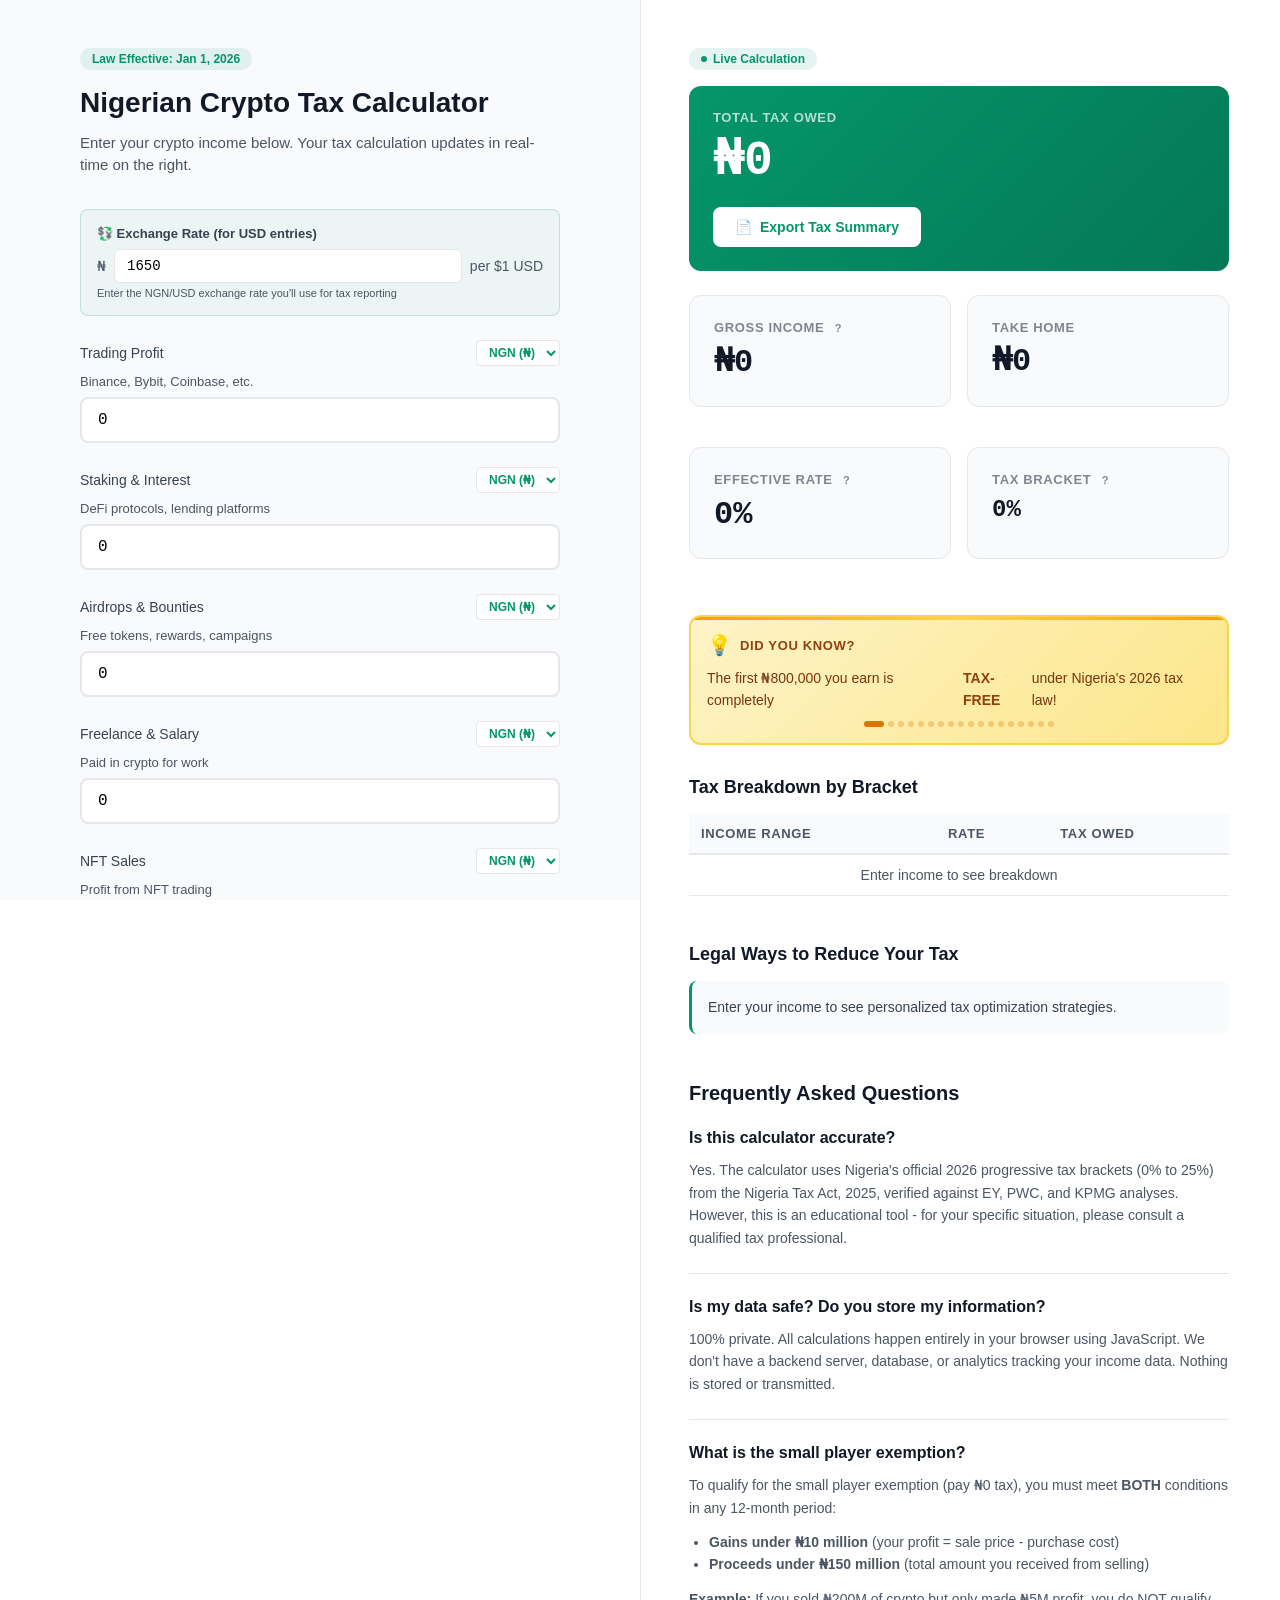
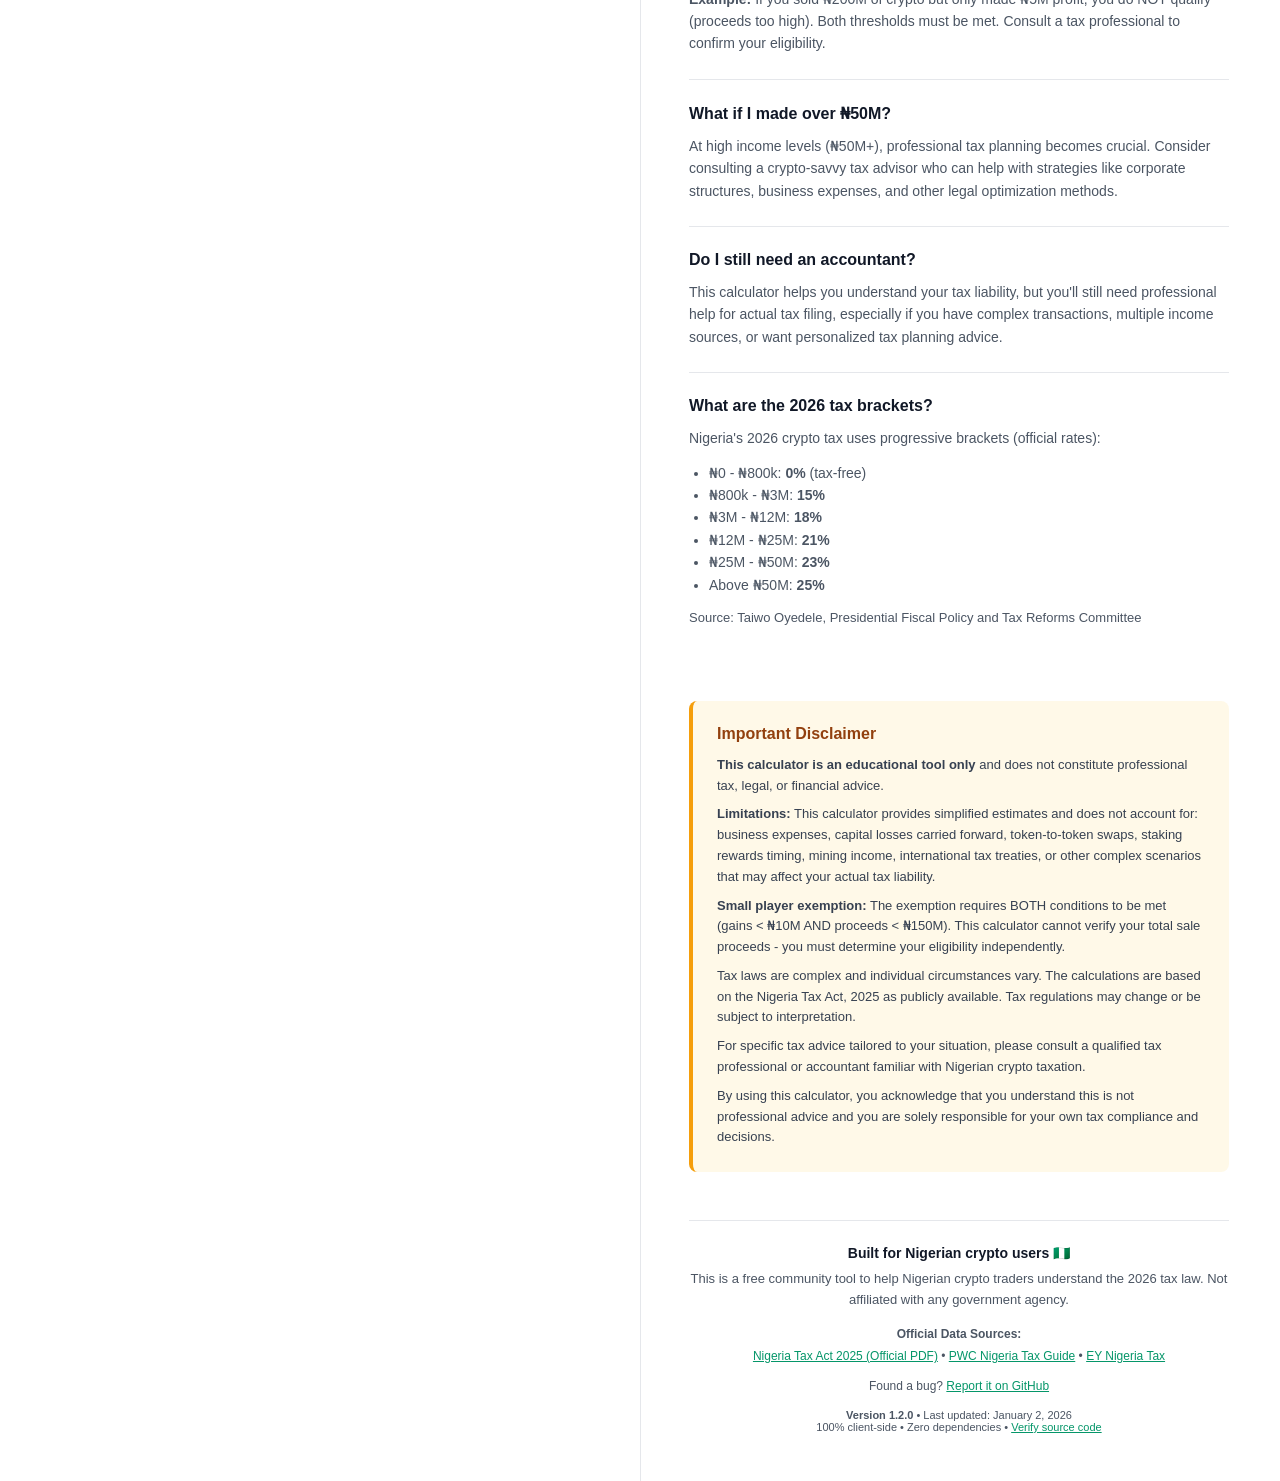
==== calculator.html @ cb0777de "v1.7.0 - "Did You Know?" Facts Box (Educational Feature #3) EDUCATIONAL FEATURE: Rotating Tax Facts " ====
<!DOCTYPE html>
<html lang="en">
<head>
    <meta charset="UTF-8">
    <meta name="viewport" content="width=device-width, initial-scale=1.0">
    <title>Nigerian Crypto Tax Calculator 2026</title>
    <meta name="description" content="Calculate your exact Nigerian cryptocurrency tax liability for 2026 in real-time">

    <!-- Content Security Policy -->
    <meta http-equiv="Content-Security-Policy"
          content="default-src 'self';
                   script-src 'self' 'unsafe-inline' https://plausible.io;
                   style-src 'self' 'unsafe-inline';
                   img-src 'self' data:;
                   connect-src https://plausible.io;
                   font-src 'self';
                   frame-ancestors 'none';
                   base-uri 'self';
                   form-action 'none';">

    <!-- Note: Tailwind CSS removed - not used in this calculator (all styles are custom CSS) -->

    <!-- Plausible Analytics - Privacy-friendly (no cookies, GDPR compliant) -->
    <script defer data-domain="nigerian-crypto-tax-calc.netlify.app" src="https://plausible.io/js/script.js"></script>

    <style>
        /* Custom Design System for Split-Screen Layout */
        :root {
            /* Colors */
            --primary: #059669;
            --primary-dark: #047857;
            --primary-light: #10b981;
            --gray-50: #F9FAFB;
            --gray-100: #F3F4F6;
            --gray-200: #E5E7EB;
            --gray-600: #4B5563;
            --gray-700: #374151;
            --gray-900: #111827;

            /* Typography */
            --font-sans: 'Inter', -apple-system, BlinkMacSystemFont, sans-serif;
            --font-mono: 'SF Mono', Monaco, 'Cascadia Code', monospace;

            /* Spacing */
            --space-2: 8px;
            --space-3: 12px;
            --space-4: 16px;
            --space-6: 24px;
            --space-8: 32px;
            --space-12: 48px;
        }

        * {
            margin: 0;
            padding: 0;
            box-sizing: border-box;
        }

        body {
            font-family: var(--font-sans);
            color: var(--gray-900);
            background: white;
            overflow-x: hidden;
        }

        /* Split-screen layout */
        .split-container {
            display: grid;
            grid-template-columns: 1fr 1fr;
            min-height: 100vh;
        }

        /* Left panel - Inputs */
        .left-panel {
            background: var(--gray-50);
            padding: var(--space-12);
            overflow-y: auto;
            position: sticky;
            top: 0;
            height: 100vh;
        }

        /* Right panel - Results */
        .right-panel {
            background: white;
            padding: var(--space-12);
            border-left: 1px solid var(--gray-200);
        }

        /* Input styling */
        .input-group {
            margin-bottom: var(--space-6);
        }

        .input-label {
            display: block;
            font-size: 14px;
            font-weight: 500;
            color: var(--gray-700);
            margin-bottom: var(--space-2);
        }

        .input-field {
            width: 100%;
            padding: 12px 16px;
            font-size: 16px;
            font-family: var(--font-mono);
            border: 2px solid var(--gray-200);
            border-radius: 8px;
            transition: all 0.2s;
            background: white;
        }

        .input-field:focus {
            outline: none;
            border-color: var(--primary);
            box-shadow: 0 0 0 3px rgba(5, 150, 105, 0.1);
        }

        /* Result cards */
        .result-card {
            background: var(--gray-50);
            border: 1px solid var(--gray-200);
            border-radius: 12px;
            padding: var(--space-6);
            margin-bottom: var(--space-6);
        }

        .result-card.highlight {
            background: linear-gradient(135deg, #059669 0%, #047857 100%);
            color: white;
            border: none;
        }

        .result-label {
            font-size: 13px;
            text-transform: uppercase;
            letter-spacing: 0.05em;
            font-weight: 600;
            opacity: 0.7;
            margin-bottom: var(--space-2);
        }

        .result-value {
            font-size: 32px;
            font-weight: 700;
            font-family: var(--font-mono);
            line-height: 1.2;
        }

        .result-value.large {
            font-size: 48px;
        }

        /* Live update indicator */
        .live-badge {
            display: inline-flex;
            align-items: center;
            gap: 6px;
            padding: 4px 12px;
            background: rgba(5, 150, 105, 0.1);
            border-radius: 9999px;
            font-size: 12px;
            font-weight: 600;
            color: var(--primary);
            margin-bottom: var(--space-4);
        }

        .live-dot {
            width: 6px;
            height: 6px;
            background: var(--primary);
            border-radius: 50%;
            animation: pulse 2s ease-in-out infinite;
        }

        @keyframes pulse {
            0%, 100% { opacity: 1; }
            50% { opacity: 0.4; }
        }

        /* Breakdown table */
        .breakdown-table {
            width: 100%;
            border-collapse: collapse;
            margin-top: var(--space-4);
        }

        .breakdown-table th {
            text-align: left;
            padding: 12px;
            background: var(--gray-50);
            border-bottom: 2px solid var(--gray-200);
            font-size: 13px;
            font-weight: 600;
            text-transform: uppercase;
            letter-spacing: 0.05em;
            color: var(--gray-600);
        }

        .breakdown-table td {
            padding: 12px;
            border-bottom: 1px solid var(--gray-200);
            font-family: var(--font-mono);
            font-size: 14px;
        }

        /* Tax Bracket Visualizer */
        .bracket-visualizer {
            margin: var(--space-6) 0;
            padding: var(--space-6);
            background: var(--gray-50);
            border-radius: 12px;
            border: 1px solid var(--gray-200);
        }

        .bracket-visualizer-title {
            font-size: 14px;
            font-weight: 600;
            color: var(--gray-700);
            margin-bottom: var(--space-4);
            display: flex;
            align-items: center;
            gap: var(--space-2);
        }

        .bracket-bar-container {
            margin-bottom: var(--space-4);
        }

        .bracket-bar-header {
            display: flex;
            justify-content: space-between;
            align-items: center;
            margin-bottom: var(--space-2);
        }

        .bracket-bar-label {
            font-size: 13px;
            font-weight: 600;
            color: var(--gray-900);
        }

        .bracket-bar-rate {
            font-size: 12px;
            font-weight: 600;
            padding: 2px 8px;
            border-radius: 4px;
            background: white;
            color: var(--gray-700);
        }

        .bracket-bar-track {
            height: 32px;
            background: white;
            border-radius: 6px;
            position: relative;
            overflow: hidden;
            border: 1px solid var(--gray-200);
        }

        .bracket-bar-fill {
            height: 100%;
            transition: width 0.6s ease-out;
            display: flex;
            align-items: center;
            justify-content: flex-end;
            padding-right: 8px;
            font-size: 12px;
            font-weight: 600;
            color: white;
            position: relative;
        }

        .bracket-bar-fill.bracket-0 { background: linear-gradient(90deg, #D1D5DB 0%, #9CA3AF 100%); }
        .bracket-bar-fill.bracket-15 { background: linear-gradient(90deg, #86EFAC 0%, #4ADE80 100%); }
        .bracket-bar-fill.bracket-18 { background: linear-gradient(90deg, #4ADE80 0%, #22C55E 100%); }
        .bracket-bar-fill.bracket-21 { background: linear-gradient(90deg, #22C55E 0%, #16A34A 100%); }
        .bracket-bar-fill.bracket-23 { background: linear-gradient(90deg, #16A34A 0%, #15803D 100%); }
        .bracket-bar-fill.bracket-25 { background: linear-gradient(90deg, #15803D 0%, #166534 100%); }

        .bracket-bar-info {
            display: flex;
            justify-content: space-between;
            margin-top: 4px;
            font-size: 11px;
            color: var(--gray-600);
        }

        .bracket-explainer {
            margin-top: var(--space-4);
            padding: var(--space-3);
            background: white;
            border-radius: 8px;
            border-left: 3px solid var(--primary);
        }

        .bracket-explainer-title {
            font-size: 12px;
            font-weight: 600;
            color: var(--gray-900);
            margin-bottom: 4px;
        }

        .bracket-explainer-text {
            font-size: 12px;
            color: var(--gray-600);
            line-height: 1.5;
        }

        /* Tooltip System */
        .tooltip-trigger {
            display: inline-flex;
            align-items: center;
            justify-content: center;
            width: 16px;
            height: 16px;
            border-radius: 50%;
            background: var(--gray-300);
            color: var(--gray-600);
            font-size: 11px;
            font-weight: 700;
            cursor: help;
            margin-left: 6px;
            transition: all 0.2s;
            position: relative;
            border: none;
            outline: none;
        }

        .tooltip-trigger:hover {
            background: var(--primary);
            color: white;
            transform: scale(1.1);
        }

        .tooltip-content {
            position: absolute;
            z-index: 1000;
            background: white;
            border: 1px solid var(--gray-200);
            border-radius: 8px;
            padding: 12px 16px;
            box-shadow: 0 10px 40px rgba(0, 0, 0, 0.15);
            width: 280px;
            display: none;
            animation: tooltipFadeIn 0.2s ease-out;
        }

        .tooltip-content.active {
            display: block;
        }

        @keyframes tooltipFadeIn {
            from {
                opacity: 0;
                transform: translateY(-8px);
            }
            to {
                opacity: 1;
                transform: translateY(0);
            }
        }

        .tooltip-title {
            font-size: 13px;
            font-weight: 700;
            color: var(--gray-900);
            margin-bottom: 8px;
            display: flex;
            align-items: center;
            gap: 6px;
        }

        .tooltip-description {
            font-size: 12px;
            color: var(--gray-600);
            line-height: 1.6;
            margin-bottom: 8px;
        }

        .tooltip-example {
            font-size: 11px;
            color: var(--gray-600);
            background: var(--gray-50);
            padding: 8px;
            border-radius: 4px;
            border-left: 2px solid var(--primary);
            line-height: 1.5;
        }

        .tooltip-example strong {
            color: var(--gray-900);
        }

        /* Did You Know Facts Box */
        .facts-box {
            background: linear-gradient(135deg, #FEF3C7 0%, #FDE68A 100%);
            border: 2px solid #FCD34D;
            border-radius: 12px;
            padding: var(--space-4);
            margin: var(--space-6) 0;
            position: relative;
            overflow: hidden;
        }

        .facts-box::before {
            content: '';
            position: absolute;
            top: 0;
            left: 0;
            right: 0;
            height: 3px;
            background: linear-gradient(90deg, #F59E0B 0%, #FCD34D 50%, #F59E0B 100%);
        }

        .facts-header {
            display: flex;
            align-items: center;
            gap: 8px;
            margin-bottom: 8px;
        }

        .facts-icon {
            font-size: 20px;
            animation: pulse 2s ease-in-out infinite;
        }

        .facts-title {
            font-size: 13px;
            font-weight: 700;
            color: #92400E;
            text-transform: uppercase;
            letter-spacing: 0.05em;
        }

        .fact-content {
            font-size: 14px;
            color: #78350F;
            line-height: 1.6;
            font-weight: 500;
            min-height: 48px;
            display: flex;
            align-items: center;
        }

        .fact-content strong {
            color: #92400E;
            font-weight: 700;
        }

        .fact-nav {
            display: flex;
            gap: 4px;
            margin-top: 8px;
            justify-content: center;
        }

        .fact-dot {
            width: 6px;
            height: 6px;
            border-radius: 50%;
            background: #D97706;
            opacity: 0.3;
            cursor: pointer;
            transition: all 0.3s;
        }

        .fact-dot.active {
            opacity: 1;
            width: 20px;
            border-radius: 3px;
        }

        /* Mobile responsive */
        @media (max-width: 768px) {
            .split-container {
                grid-template-columns: 1fr;
            }

            .left-panel {
                position: relative;
                height: auto;
                padding: var(--space-6);
            }

            .right-panel {
                padding: var(--space-6);
                border-left: none;
                border-top: 1px solid var(--gray-200);
            }

            .result-value.large {
                font-size: 36px;
            }
        }

        /* Accessibility */
        .sr-only {
            position: absolute;
            width: 1px;
            height: 1px;
            padding: 0;
            margin: -1px;
            overflow: hidden;
            clip: rect(0, 0, 0, 0);
            white-space: nowrap;
            border-width: 0;
        }

        /* Print Styles for PDF Export */
        @media print {
            body {
                background: white;
                padding: 20px;
            }

            /* Hide interactive elements */
            .live-badge,
            #exportButton,
            .left-panel,
            #smeNotice,
            #unrealisticWarning {
                display: none !important;
            }

            /* Show only results in single column */
            .split-container {
                display: block;
            }

            .right-panel {
                border: none;
                padding: 0;
                max-width: 100%;
            }

            /* Add print header */
            .right-panel::before {
                content: "Nigerian Crypto Tax Calculation Report";
                display: block;
                font-size: 24px;
                font-weight: 700;
                margin-bottom: 20px;
                color: var(--gray-900);
            }

            /* Add generated timestamp */
            .right-panel::after {
                content: "Generated: " attr(data-timestamp);
                display: block;
                font-size: 12px;
                color: var(--gray-600);
                margin-top: 40px;
                padding-top: 20px;
                border-top: 1px solid var(--gray-200);
            }

            /* Optimize result cards for print */
            .result-card {
                break-inside: avoid;
                page-break-inside: avoid;
            }

            .result-card.highlight {
                background: var(--primary) !important;
                -webkit-print-color-adjust: exact;
                print-color-adjust: exact;
            }

            /* Hide FAQ and tips for concise PDF */
            #optimizationTips,
            .right-panel > div > div:last-child {
                display: none;
            }

            /* Page breaks */
            h2 {
                page-break-after: avoid;
            }

            table {
                page-break-inside: avoid;
            }
        }
    </style>
</head>
<body>

    <!-- JavaScript Required Notice (shown only if JS is disabled) -->
    <noscript>
        <div style="position: fixed; top: 0; left: 0; right: 0; bottom: 0; background: white; z-index: 9999; display: flex; align-items: center; justify-content: center; padding: 20px;">
            <div style="max-width: 480px; text-align: center; padding: 48px; background: #FEE2E2; border-radius: 12px; border: 2px solid #DC2626;">
                <h1 style="font-size: 24px; font-weight: 700; color: #991B1B; margin-bottom: 16px;">
                    JavaScript Required
                </h1>
                <p style="font-size: 16px; color: #7F1D1D; line-height: 1.6;">
                    This calculator requires JavaScript to function. All calculations happen in your browser for privacy - no data is sent to any server.
                </p>
                <p style="font-size: 14px; color: #991B1B; margin-top: 16px;">
                    Please enable JavaScript in your browser settings to use this tool.
                </p>
            </div>
        </div>
    </noscript>

    <!-- Split-Screen Layout -->
    <div class="split-container">

        <!-- LEFT PANEL: Inputs -->
        <div class="left-panel">
            <div style="max-width: 480px; margin: 0 auto;">

                <!-- Header -->
                <div style="margin-bottom: var(--space-8);">
                    <div style="display: inline-block; padding: 4px 12px; background: rgba(5, 150, 105, 0.1); border-radius: 9999px; font-size: 12px; font-weight: 600; color: var(--primary); margin-bottom: var(--space-4);">
                        Law Effective: Jan 1, 2026
                    </div>
                    <h1 style="font-size: 28px; font-weight: 700; line-height: 1.2; margin-bottom: var(--space-3); color: var(--gray-900);">
                        Nigerian Crypto Tax Calculator
                    </h1>
                    <p style="font-size: 15px; color: var(--gray-600); line-height: 1.5;">
                        Enter your crypto income below. Your tax calculation updates in real-time on the right.
                    </p>
                </div>

                <!-- Exchange Rate Input -->
                <div style="margin-bottom: var(--space-6); padding: var(--space-4); background: rgba(5, 150, 105, 0.05); border-radius: 8px; border: 1px solid rgba(5, 150, 105, 0.2);">
                    <label for="exchangeRate" style="display: block; font-size: 13px; font-weight: 600; color: var(--gray-700); margin-bottom: var(--space-2);">
                        💱 Exchange Rate (for USD entries)
                    </label>
                    <div style="display: flex; align-items: center; gap: 8px;">
                        <span style="font-size: 14px; color: var(--gray-600);">₦</span>
                        <input
                            type="number"
                            id="exchangeRate"
                            style="flex: 1; padding: 8px 12px; font-size: 14px; font-family: var(--font-mono); border: 1px solid var(--gray-200); border-radius: 6px; background: white;"
                            value="1650"
                            min="0"
                            step="0.01"
                            placeholder="1650"
                            oninput="calculateTaxLive()"
                        >
                        <span style="font-size: 14px; color: var(--gray-600);">per $1 USD</span>
                    </div>
                    <p style="font-size: 11px; color: var(--gray-600); margin-top: 4px;">
                        Enter the NGN/USD exchange rate you'll use for tax reporting
                    </p>
                </div>

                <!-- Income Inputs Form -->
                <form id="taxForm" style="margin-bottom: var(--space-8);">

                    <!-- Trading Profit -->
                    <div class="input-group">
                        <div style="display: flex; justify-content: space-between; align-items: center; margin-bottom: var(--space-2);">
                            <label for="tradingProfit" class="input-label" style="margin: 0;">
                                Trading Profit
                            </label>
                            <select id="tradingCurrency" onchange="calculateTaxLive()" style="padding: 4px 8px; border: 1px solid var(--gray-200); border-radius: 4px; font-size: 12px; font-weight: 600; color: var(--primary); background: white; cursor: pointer;">
                                <option value="NGN">NGN (₦)</option>
                                <option value="USD">USD ($)</option>
                            </select>
                        </div>
                        <p style="font-size: 13px; color: var(--gray-600); margin-bottom: var(--space-2);">
                            Binance, Bybit, Coinbase, etc.
                        </p>
                        <input
                            type="number"
                            id="tradingProfit"
                            class="input-field"
                            value="0"
                            min="0"
                            step="0.01"
                            placeholder="0"
                            aria-label="Trading profit from crypto exchanges"
                            oninput="calculateTaxLive()"
                        >
                        <div id="tradingConversion" style="font-size: 12px; color: var(--gray-600); margin-top: 4px; display: none;">
                            ≈ ₦<span id="tradingNGN">0</span>
                        </div>
                    </div>

                    <!-- Staking & Interest -->
                    <div class="input-group">
                        <div style="display: flex; justify-content: space-between; align-items: center; margin-bottom: var(--space-2);">
                            <label for="stakingIncome" class="input-label" style="margin: 0;">
                                Staking & Interest
                            </label>
                            <select id="stakingCurrency" onchange="calculateTaxLive()" style="padding: 4px 8px; border: 1px solid var(--gray-200); border-radius: 4px; font-size: 12px; font-weight: 600; color: var(--primary); background: white; cursor: pointer;">
                                <option value="NGN">NGN (₦)</option>
                                <option value="USD">USD ($)</option>
                            </select>
                        </div>
                        <p style="font-size: 13px; color: var(--gray-600); margin-bottom: var(--space-2);">
                            DeFi protocols, lending platforms
                        </p>
                        <input
                            type="number"
                            id="stakingIncome"
                            class="input-field"
                            value="0"
                            min="0"
                            step="0.01"
                            placeholder="0"
                            aria-label="Staking and interest income from DeFi"
                            oninput="calculateTaxLive()"
                        >
                        <div id="stakingConversion" style="font-size: 12px; color: var(--gray-600); margin-top: 4px; display: none;">
                            ≈ ₦<span id="stakingNGN">0</span>
                        </div>
                    </div>

                    <!-- Airdrops & Bounties -->
                    <div class="input-group">
                        <div style="display: flex; justify-content: space-between; align-items: center; margin-bottom: var(--space-2);">
                            <label for="airdropsIncome" class="input-label" style="margin: 0;">
                                Airdrops & Bounties
                            </label>
                            <select id="airdropsCurrency" onchange="calculateTaxLive()" style="padding: 4px 8px; border: 1px solid var(--gray-200); border-radius: 4px; font-size: 12px; font-weight: 600; color: var(--primary); background: white; cursor: pointer;">
                                <option value="NGN">NGN (₦)</option>
                                <option value="USD">USD ($)</option>
                            </select>
                        </div>
                        <p style="font-size: 13px; color: var(--gray-600); margin-bottom: var(--space-2);">
                            Free tokens, rewards, campaigns
                        </p>
                        <input
                            type="number"
                            id="airdropsIncome"
                            class="input-field"
                            value="0"
                            min="0"
                            step="0.01"
                            placeholder="0"
                            aria-label="Income from airdrops and bounties"
                            oninput="calculateTaxLive()"
                        >
                        <div id="airdropsConversion" style="font-size: 12px; color: var(--gray-600); margin-top: 4px; display: none;">
                            ≈ ₦<span id="airdropsNGN">0</span>
                        </div>
                    </div>

                    <!-- Freelance & Salary -->
                    <div class="input-group">
                        <div style="display: flex; justify-content: space-between; align-items: center; margin-bottom: var(--space-2);">
                            <label for="freelanceIncome" class="input-label" style="margin: 0;">
                                Freelance & Salary
                            </label>
                            <select id="freelanceCurrency" onchange="calculateTaxLive()" style="padding: 4px 8px; border: 1px solid var(--gray-200); border-radius: 4px; font-size: 12px; font-weight: 600; color: var(--primary); background: white; cursor: pointer;">
                                <option value="NGN">NGN (₦)</option>
                                <option value="USD">USD ($)</option>
                            </select>
                        </div>
                        <p style="font-size: 13px; color: var(--gray-600); margin-bottom: var(--space-2);">
                            Paid in crypto for work
                        </p>
                        <input
                            type="number"
                            id="freelanceIncome"
                            class="input-field"
                            value="0"
                            min="0"
                            step="0.01"
                            placeholder="0"
                            aria-label="Freelance and salary income in crypto"
                            oninput="calculateTaxLive()"
                        >
                        <div id="freelanceConversion" style="font-size: 12px; color: var(--gray-600); margin-top: 4px; display: none;">
                            ≈ ₦<span id="freelanceNGN">0</span>
                        </div>
                    </div>

                    <!-- NFT Sales -->
                    <div class="input-group">
                        <div style="display: flex; justify-content: space-between; align-items: center; margin-bottom: var(--space-2);">
                            <label for="nftIncome" class="input-label" style="margin: 0;">
                                NFT Sales
                            </label>
                            <select id="nftCurrency" onchange="calculateTaxLive()" style="padding: 4px 8px; border: 1px solid var(--gray-200); border-radius: 4px; font-size: 12px; font-weight: 600; color: var(--primary); background: white; cursor: pointer;">
                                <option value="NGN">NGN (₦)</option>
                                <option value="USD">USD ($)</option>
                            </select>
                        </div>
                        <p style="font-size: 13px; color: var(--gray-600); margin-bottom: var(--space-2);">
                            Profit from NFT trading
                        </p>
                        <input
                            type="number"
                            id="nftIncome"
                            class="input-field"
                            value="0"
                            min="0"
                            step="0.01"
                            placeholder="0"
                            aria-label="Profit from NFT sales"
                            oninput="calculateTaxLive()"
                        >
                        <div id="nftConversion" style="font-size: 12px; color: var(--gray-600); margin-top: 4px; display: none;">
                            ≈ ₦<span id="nftNGN">0</span>
                        </div>
                    </div>

                </form>

                <!-- Tax Deductions Section -->
                <div style="margin-bottom: var(--space-8);">
                    <div style="margin-bottom: var(--space-4);">
                        <h3 style="font-size: 16px; font-weight: 700; color: var(--gray-900); margin-bottom: var(--space-2);">
                            💰 Tax Deductions
                        </h3>
                        <p style="font-size: 13px; color: var(--gray-600); line-height: 1.5;">
                            Reduce your taxable income by claiming eligible deductions from the 2026 Tax Reform.
                        </p>
                    </div>

                    <!-- Pension Contributions -->
                    <div class="input-group">
                        <label for="pensionDeduction" class="input-label" style="display: flex; align-items: center;">
                            Pension Contributions
                            <span class="tooltip-trigger" data-tooltip="pension-deduction" onclick="toggleTooltip(event, 'pension-deduction')">?
                                <div class="tooltip-content" id="tooltip-pension-deduction">
                                    <div class="tooltip-title">🏦 Pension Deduction</div>
                                    <div class="tooltip-description">Contributions to approved Nigerian pension schemes are 100% tax deductible with no limit.</div>
                                    <div class="tooltip-example"><strong>Example:</strong> Contribute ₦2M → Reduce taxable income by ₦2M → Save up to ₦500k in taxes!</div>
                                </div>
                            </span>
                        </label>
                        <p style="font-size: 13px; color: var(--gray-600); margin-bottom: var(--space-2);">
                            Contributions to approved pension schemes
                        </p>
                        <div style="position: relative;">
                            <span style="position: absolute; left: 12px; top: 50%; transform: translateY(-50%); font-size: 14px; color: var(--gray-600);">₦</span>
                            <input
                                type="number"
                                id="pensionDeduction"
                                class="input-field"
                                style="padding-left: 28px;"
                                value="0"
                                min="0"
                                step="0.01"
                                placeholder="0"
                                aria-label="Pension contributions (100% deductible)"
                                oninput="calculateTaxLive()"
                            >
                        </div>
                        <p style="font-size: 11px; color: var(--primary); margin-top: 4px; font-weight: 600;">
                            100% deductible
                        </p>
                    </div>

                    <!-- Housing/NHF Contributions -->
                    <div class="input-group">
                        <label for="housingDeduction" class="input-label">
                            NHF / Housing Contributions
                        </label>
                        <p style="font-size: 13px; color: var(--gray-600); margin-bottom: var(--space-2);">
                            National Housing Fund or other housing schemes
                        </p>
                        <div style="position: relative;">
                            <span style="position: absolute; left: 12px; top: 50%; transform: translateY(-50%); font-size: 14px; color: var(--gray-600);">₦</span>
                            <input
                                type="number"
                                id="housingDeduction"
                                class="input-field"
                                style="padding-left: 28px;"
                                value="0"
                                min="0"
                                step="0.01"
                                placeholder="0"
                                aria-label="Housing contributions (100% deductible)"
                                oninput="calculateTaxLive()"
                            >
                        </div>
                        <p style="font-size: 11px; color: var(--primary); margin-top: 4px; font-weight: 600;">
                            100% deductible
                        </p>
                    </div>

                    <!-- Health Insurance -->
                    <div class="input-group">
                        <label for="healthDeduction" class="input-label">
                            Health Insurance Premiums
                        </label>
                        <p style="font-size: 13px; color: var(--gray-600); margin-bottom: var(--space-2);">
                            Approved health insurance or HMO premiums
                        </p>
                        <div style="position: relative;">
                            <span style="position: absolute; left: 12px; top: 50%; transform: translateY(-50%); font-size: 14px; color: var(--gray-600);">₦</span>
                            <input
                                type="number"
                                id="healthDeduction"
                                class="input-field"
                                style="padding-left: 28px;"
                                value="0"
                                min="0"
                                step="0.01"
                                placeholder="0"
                                aria-label="Health insurance premiums (100% deductible)"
                                oninput="calculateTaxLive()"
                            >
                        </div>
                        <p style="font-size: 11px; color: var(--primary); margin-top: 4px; font-weight: 600;">
                            100% deductible
                        </p>
                    </div>

                    <!-- Rent Paid -->
                    <div class="input-group">
                        <label for="rentPaid" class="input-label">
                            Annual Rent Paid
                        </label>
                        <p style="font-size: 13px; color: var(--gray-600); margin-bottom: var(--space-2);">
                            Total rent paid for your primary residence
                        </p>
                        <div style="position: relative;">
                            <span style="position: absolute; left: 12px; top: 50%; transform: translateY(-50%); font-size: 14px; color: var(--gray-600);">₦</span>
                            <input
                                type="number"
                                id="rentPaid"
                                class="input-field"
                                style="padding-left: 28px;"
                                value="0"
                                min="0"
                                step="0.01"
                                placeholder="0"
                                aria-label="Annual rent paid (20% deductible, capped at ₦500k)"
                                oninput="calculateTaxLive()"
                            >
                        </div>
                        <p style="font-size: 11px; color: var(--primary); margin-top: 4px; font-weight: 600;">
                            20% deductible (max ₦500,000 deduction)
                        </p>
                    </div>

                    <!-- Deductions Summary Display -->
                    <div id="deductionsSummary" style="display: none; margin-top: var(--space-4); padding: var(--space-3); background: rgba(5, 150, 105, 0.08); border-radius: 6px; border: 1px solid rgba(5, 150, 105, 0.2);">
                        <div style="font-size: 12px; font-weight: 600; color: var(--gray-700); margin-bottom: 4px;">
                            Total Deductions
                        </div>
                        <div style="font-size: 18px; font-weight: 700; color: var(--primary); font-family: var(--font-mono);">
                            ₦<span id="totalDeductionsDisplay">0</span>
                        </div>
                    </div>
                </div>

                <!-- Data Privacy Note -->
                <div style="padding: var(--space-4); background: rgba(5, 150, 105, 0.05); border-radius: 8px; border-left: 3px solid var(--primary);">
                    <p style="font-size: 13px; color: var(--gray-700); line-height: 1.5; margin-bottom: var(--space-2);">
                        <strong>100% Private:</strong> All calculations happen in your browser. No income data is sent to any server.
                    </p>
                    <p style="font-size: 11px; color: var(--gray-600); line-height: 1.4;">
                        Zero external dependencies • Privacy-friendly analytics (no cookies, no personal data) • Your income data never leaves your device.
                    </p>
                </div>

            </div>
        </div>

        <!-- RIGHT PANEL: Live Results -->
        <div class="right-panel">
            <div style="max-width: 540px;">

                <!-- Live Update Badge -->
                <div class="live-badge">
                    <span class="live-dot"></span>
                    <span>Live Calculation</span>
                </div>

                <!-- Main Tax Result (Highlighted) -->
                <div class="result-card highlight" role="region" aria-label="Tax calculation results">
                    <div class="result-label">Total Tax Owed</div>
                    <div class="result-value large" id="totalTax" role="status" aria-live="polite" aria-atomic="true">₦0</div>

                    <!-- Export Button -->
                    <button
                        onclick="window.print()"
                        style="margin-top: 16px; padding: 10px 20px; background: white; color: var(--primary); border: 2px solid white; border-radius: 8px; font-size: 14px; font-weight: 600; cursor: pointer; transition: all 0.2s; display: flex; align-items: center; gap: 8px;"
                        onmouseover="this.style.background='rgba(255,255,255,0.9)'; this.style.transform='translateY(-1px)'"
                        onmouseout="this.style.background='white'; this.style.transform='translateY(0)'"
                        id="exportButton">
                        <span>📄</span>
                        <span>Export Tax Summary</span>
                    </button>
                </div>

                <!-- Secondary Results Grid -->
                <div style="display: grid; grid-template-columns: 1fr 1fr; gap: var(--space-4); margin-bottom: var(--space-8);">

                    <div class="result-card">
                        <div class="result-label" style="color: var(--gray-600); display: flex; align-items: center;">
                            Gross Income
                            <span class="tooltip-trigger" data-tooltip="gross-income" onclick="toggleTooltip(event, 'gross-income')">?
                                <div class="tooltip-content" id="tooltip-gross-income">
                                    <div class="tooltip-title">💰 Gross Income</div>
                                    <div class="tooltip-description">Your total income BEFORE any deductions. This includes all crypto earnings from trading, staking, airdrops, etc.</div>
                                    <div class="tooltip-example"><strong>Example:</strong> ₦5M trading + ₦2M staking + ₦1M airdrops = <strong>₦8M gross income</strong></div>
                                </div>
                            </span>
                        </div>
                        <div class="result-value" id="totalIncome" style="color: var(--gray-900);" aria-live="polite">₦0</div>
                    </div>

                    <div class="result-card" id="deductionsCard" style="display: none;">
                        <div class="result-label" style="color: var(--gray-600);">Total Deductions</div>
                        <div class="result-value" id="totalDeductionsResult" style="color: var(--primary);" aria-live="polite">₦0</div>
                    </div>

                    <div class="result-card" id="takeHomeCardNoDeductions">
                        <div class="result-label" style="color: var(--gray-600);">Take Home</div>
                        <div class="result-value" id="takeHome" style="color: var(--gray-900);" aria-live="polite">₦0</div>
                    </div>

                    <div class="result-card" id="taxableIncomeCard" style="display: none;">
                        <div class="result-label" style="color: var(--gray-600); display: flex; align-items: center;">
                            Taxable Income
                            <span class="tooltip-trigger" data-tooltip="taxable-income" onclick="toggleTooltip(event, 'taxable-income')">?
                                <div class="tooltip-content" id="tooltip-taxable-income">
                                    <div class="tooltip-title">📊 Taxable Income</div>
                                    <div class="tooltip-description">Your income AFTER deductions are subtracted. This is the amount that tax brackets are applied to.</div>
                                    <div class="tooltip-example"><strong>Example:</strong> ₦10M gross income - ₦2M deductions = <strong>₦8M taxable income</strong></div>
                                </div>
                            </span>
                        </div>
                        <div class="result-value" id="taxableIncome" style="color: var(--gray-900); font-weight: 700;" aria-live="polite">₦0</div>
                    </div>

                    <div class="result-card" id="takeHomeCardWithDeductions" style="display: none;">
                        <div class="result-label" style="color: var(--gray-600);">Take Home</div>
                        <div class="result-value" id="takeHome2" style="color: var(--gray-900);" aria-live="polite">₦0</div>
                    </div>

                    <div class="result-card">
                        <div class="result-label" style="color: var(--gray-600); display: flex; align-items: center;">
                            Effective Rate
                            <span class="tooltip-trigger" data-tooltip="effective-rate" onclick="toggleTooltip(event, 'effective-rate')">?
                                <div class="tooltip-content" id="tooltip-effective-rate">
                                    <div class="tooltip-title">📊 Effective Tax Rate</div>
                                    <div class="tooltip-description">Your average tax rate across all income. This is different from your top tax bracket.</div>
                                    <div class="tooltip-example"><strong>Example:</strong> Pay ₦1.6M tax on ₦10M income = 16% effective rate (even though top bracket is 18%)</div>
                                </div>
                            </span>
                        </div>
                        <div class="result-value" id="effectiveRate" style="color: var(--gray-900);" aria-live="polite">0%</div>
                    </div>

                    <div class="result-card">
                        <div class="result-label" style="color: var(--gray-600); display: flex; align-items: center;">
                            Tax Bracket
                            <span class="tooltip-trigger" data-tooltip="tax-bracket" onclick="toggleTooltip(event, 'tax-bracket')">?
                                <div class="tooltip-content" id="tooltip-tax-bracket">
                                    <div class="tooltip-title">📈 Your Tax Bracket</div>
                                    <div class="tooltip-description">The highest rate that applies to your income. Only income ABOVE this threshold is taxed at this rate.</div>
                                    <div class="tooltip-example"><strong>Example:</strong> ₦10M income = 18% bracket. But only ₦7M is taxed at 18%, not all ₦10M.</div>
                                </div>
                            </span>
                        </div>
                        <div class="result-value" id="taxBracket" style="color: var(--gray-900); font-size: 24px;" aria-live="polite">0%</div>
                    </div>

                </div>

                <!-- Did You Know? Facts Box -->
                <div class="facts-box">
                    <div class="facts-header">
                        <span class="facts-icon">💡</span>
                        <span class="facts-title">Did You Know?</span>
                    </div>
                    <div class="fact-content" id="factContent">
                        The first ₦800,000 you earn is completely <strong>TAX-FREE</strong> under Nigeria's 2026 tax law!
                    </div>
                    <div class="fact-nav" id="factNav">
                        <!-- Dots added by JavaScript -->
                    </div>
                </div>

                <!-- SME Exemption Notice -->
                <div id="smeNotice" style="display: none; padding: var(--space-4); background: rgba(5, 150, 105, 0.1); border-radius: 8px; margin-bottom: var(--space-8); border: 1px solid var(--primary);">
                    <div style="font-size: 14px; font-weight: 600; color: var(--primary); margin-bottom: 4px;">
                        ✓ SME Tax Exemption Applies
                    </div>
                    <p style="font-size: 13px; color: var(--gray-700); line-height: 1.5;">
                        Your gains are under ₦10M and revenue under ₦150M. You qualify for full tax exemption.
                    </p>
                </div>

                <!-- Unrealistic Input Warning -->
                <div id="unrealisticWarning" style="display: none; padding: var(--space-4); background: rgba(251, 191, 36, 0.1); border-radius: 8px; margin-bottom: var(--space-8); border: 1px solid #f59e0b;" role="alert">
                    <div style="font-size: 14px; font-weight: 600; color: #92400e; margin-bottom: 4px;">
                        ⚠️ Please Verify Your Input
                    </div>
                    <p style="font-size: 13px; color: var(--gray-700); line-height: 1.5;">
                        The total income you entered (over ₦1 billion) is very high. Please double-check your numbers to ensure they're correct.
                    </p>
                </div>

                <!-- Detailed Breakdown -->
                <div style="margin-top: var(--space-8);">
                    <h2 style="font-size: 18px; font-weight: 600; margin-bottom: var(--space-4); color: var(--gray-900);">
                        Tax Breakdown by Bracket
                    </h2>

                    <!-- Tax Bracket Visualizer -->
                    <div id="bracketVisualizer" class="bracket-visualizer" style="display: none;">
                        <div class="bracket-visualizer-title">
                            <span>📊</span>
                            <span>How Your Income Flows Through Tax Brackets</span>
                        </div>
                        <div id="bracketBars"></div>
                        <div class="bracket-explainer">
                            <div class="bracket-explainer-title">💡 Understanding Progressive Tax</div>
                            <div class="bracket-explainer-text">
                                You're NOT taxed at one rate on all your income. Each portion is taxed at its bracket's rate. The bars above show exactly how much of your income falls into each bracket and the tax you pay on that portion.
                            </div>
                        </div>
                    </div>

                    <table class="breakdown-table">
                        <thead>
                            <tr>
                                <th>Income Range</th>
                                <th>Rate</th>
                                <th>Tax Owed</th>
                            </tr>
                        </thead>
                        <tbody id="breakdownTable">
                            <tr>
                                <td colspan="3" style="text-align: center; color: var(--gray-600); font-family: var(--font-sans);">
                                    Enter income to see breakdown
                                </td>
                            </tr>
                        </tbody>
                    </table>
                </div>

                <!-- Optimization Tips -->
                <div style="margin-top: var(--space-12);">
                    <h2 style="font-size: 18px; font-weight: 600; margin-bottom: var(--space-4); color: var(--gray-900);">
                        Legal Ways to Reduce Your Tax
                    </h2>
                    <div id="optimizationTips" style="display: flex; flex-direction: column; gap: var(--space-4);">
                        <!-- Populated by JavaScript -->
                        <div style="padding: var(--space-4); background: var(--gray-50); border-radius: 8px; border-left: 3px solid var(--primary);">
                            <p style="font-size: 14px; color: var(--gray-700); line-height: 1.5;">
                                Enter your income to see personalized tax optimization strategies.
                            </p>
                        </div>
                    </div>
                </div>

                <!-- FAQ Section -->
                <div style="margin-top: var(--space-12);">
                    <h2 style="font-size: 20px; font-weight: 600; margin-bottom: var(--space-6); color: var(--gray-900);">
                        Frequently Asked Questions
                    </h2>
                    <div style="display: flex; flex-direction: column; gap: var(--space-6);">

                        <div style="padding-bottom: var(--space-6); border-bottom: 1px solid var(--gray-200);">
                            <h3 style="font-size: 16px; font-weight: 600; color: var(--gray-900); margin-bottom: var(--space-3);">
                                Is this calculator accurate?
                            </h3>
                            <p style="font-size: 14px; color: var(--gray-600); line-height: 1.6;">
                                Yes. The calculator uses Nigeria's official 2026 progressive tax brackets (0% to 25%) from the Nigeria Tax Act, 2025, verified against EY, PWC, and KPMG analyses. However, this is an educational tool - for your specific situation, please consult a qualified tax professional.
                            </p>
                        </div>

                        <div style="padding-bottom: var(--space-6); border-bottom: 1px solid var(--gray-200);">
                            <h3 style="font-size: 16px; font-weight: 600; color: var(--gray-900); margin-bottom: var(--space-3);">
                                Is my data safe? Do you store my information?
                            </h3>
                            <p style="font-size: 14px; color: var(--gray-600); line-height: 1.6;">
                                100% private. All calculations happen entirely in your browser using JavaScript. We don't have a backend server, database, or analytics tracking your income data. Nothing is stored or transmitted.
                            </p>
                        </div>

                        <div style="padding-bottom: var(--space-6); border-bottom: 1px solid var(--gray-200);">
                            <h3 style="font-size: 16px; font-weight: 600; color: var(--gray-900); margin-bottom: var(--space-3);">
                                What is the small player exemption?
                            </h3>
                            <p style="font-size: 14px; color: var(--gray-600); line-height: 1.6; margin-bottom: var(--space-3);">
                                To qualify for the small player exemption (pay ₦0 tax), you must meet <strong>BOTH</strong> conditions in any 12-month period:
                            </p>
                            <ul style="font-size: 14px; color: var(--gray-600); line-height: 1.6; margin-left: 20px; margin-bottom: var(--space-3);">
                                <li><strong>Gains under ₦10 million</strong> (your profit = sale price - purchase cost)</li>
                                <li><strong>Proceeds under ₦150 million</strong> (total amount you received from selling)</li>
                            </ul>
                            <p style="font-size: 14px; color: var(--gray-600); line-height: 1.6;">
                                <strong>Example:</strong> If you sold ₦200M of crypto but only made ₦5M profit, you do NOT qualify (proceeds too high). Both thresholds must be met. Consult a tax professional to confirm your eligibility.
                            </p>
                        </div>

                        <div style="padding-bottom: var(--space-6); border-bottom: 1px solid var(--gray-200);">
                            <h3 style="font-size: 16px; font-weight: 600; color: var(--gray-900); margin-bottom: var(--space-3);">
                                What if I made over ₦50M?
                            </h3>
                            <p style="font-size: 14px; color: var(--gray-600); line-height: 1.6;">
                                At high income levels (₦50M+), professional tax planning becomes crucial. Consider consulting a crypto-savvy tax advisor who can help with strategies like corporate structures, business expenses, and other legal optimization methods.
                            </p>
                        </div>

                        <div style="padding-bottom: var(--space-6); border-bottom: 1px solid var(--gray-200);">
                            <h3 style="font-size: 16px; font-weight: 600; color: var(--gray-900); margin-bottom: var(--space-3);">
                                Do I still need an accountant?
                            </h3>
                            <p style="font-size: 14px; color: var(--gray-600); line-height: 1.6;">
                                This calculator helps you understand your tax liability, but you'll still need professional help for actual tax filing, especially if you have complex transactions, multiple income sources, or want personalized tax planning advice.
                            </p>
                        </div>

                        <div style="padding-bottom: var(--space-6);">
                            <h3 style="font-size: 16px; font-weight: 600; color: var(--gray-900); margin-bottom: var(--space-3);">
                                What are the 2026 tax brackets?
                            </h3>
                            <p style="font-size: 14px; color: var(--gray-600); line-height: 1.6; margin-bottom: var(--space-3);">
                                Nigeria's 2026 crypto tax uses progressive brackets (official rates):
                            </p>
                            <ul style="font-size: 14px; color: var(--gray-600); line-height: 1.6; margin-left: 20px; margin-bottom: var(--space-3);">
                                <li>₦0 - ₦800k: <strong>0%</strong> (tax-free)</li>
                                <li>₦800k - ₦3M: <strong>15%</strong></li>
                                <li>₦3M - ₦12M: <strong>18%</strong></li>
                                <li>₦12M - ₦25M: <strong>21%</strong></li>
                                <li>₦25M - ₦50M: <strong>23%</strong></li>
                                <li>Above ₦50M: <strong>25%</strong></li>
                            </ul>
                            <p style="font-size: 13px; color: var(--gray-600); line-height: 1.6;">
                                Source: Taiwo Oyedele, Presidential Fiscal Policy and Tax Reforms Committee
                            </p>
                        </div>

                    </div>
                </div>

                <!-- Legal Disclaimer -->
                <div style="margin-top: var(--space-12); padding: var(--space-6); background: rgba(251, 191, 36, 0.1); border-radius: 8px; border-left: 4px solid #f59e0b;">
                    <h3 style="font-size: 16px; font-weight: 600; color: #92400e; margin-bottom: var(--space-3);">
                        Important Disclaimer
                    </h3>
                    <div style="font-size: 13px; color: var(--gray-700); line-height: 1.6; display: flex; flex-direction: column; gap: var(--space-2);">
                        <p><strong>This calculator is an educational tool only</strong> and does not constitute professional tax, legal, or financial advice.</p>
                        <p><strong>Limitations:</strong> This calculator provides simplified estimates and does not account for: business expenses, capital losses carried forward, token-to-token swaps, staking rewards timing, mining income, international tax treaties, or other complex scenarios that may affect your actual tax liability.</p>
                        <p><strong>Small player exemption:</strong> The exemption requires BOTH conditions to be met (gains < ₦10M AND proceeds < ₦150M). This calculator cannot verify your total sale proceeds - you must determine your eligibility independently.</p>
                        <p>Tax laws are complex and individual circumstances vary. The calculations are based on the Nigeria Tax Act, 2025 as publicly available. Tax regulations may change or be subject to interpretation.</p>
                        <p>For specific tax advice tailored to your situation, please consult a qualified tax professional or accountant familiar with Nigerian crypto taxation.</p>
                        <p>By using this calculator, you acknowledge that you understand this is not professional advice and you are solely responsible for your own tax compliance and decisions.</p>
                    </div>
                </div>

                <!-- Footer -->
                <div style="margin-top: var(--space-12); padding-top: var(--space-6); border-top: 1px solid var(--gray-200); text-align: center;">
                    <p style="font-size: 14px; font-weight: 600; color: var(--gray-900); margin-bottom: var(--space-2);">
                        Built for Nigerian crypto users 🇳🇬
                    </p>
                    <p style="font-size: 13px; color: var(--gray-600); line-height: 1.6; margin-bottom: var(--space-4);">
                        This is a free community tool to help Nigerian crypto traders understand the 2026 tax law. Not affiliated with any government agency.
                    </p>
                    <div style="font-size: 12px; color: var(--gray-600);">
                        <p style="margin-bottom: var(--space-2);"><strong>Official Data Sources:</strong></p>
                        <p>
                            <a href="https://tat.gov.ng" style="color: var(--primary); text-decoration: underline;" target="_blank" rel="noopener noreferrer">Nigeria Tax Act 2025 (Official PDF)</a> •
                            <a href="https://www.pwc.com/ng/en/publications/nigeria-tax-guide.html" style="color: var(--primary); text-decoration: underline;" target="_blank" rel="noopener noreferrer">PWC Nigeria Tax Guide</a> •
                            <a href="https://www.ey.com/en_ng/tax" style="color: var(--primary); text-decoration: underline;" target="_blank" rel="noopener noreferrer">EY Nigeria Tax</a>
                        </p>
                        <p style="margin-top: var(--space-4); color: var(--gray-500);">
                            Found a bug? <a href="https://github.com/yourusername/nigerian-crypto-tax-calc/issues" style="color: var(--primary); text-decoration: underline;" target="_blank" rel="noopener noreferrer">Report it on GitHub</a>
                        </p>
                        <p style="margin-top: var(--space-4); color: var(--gray-500); font-size: 11px;">
                            <strong>Version 1.2.0</strong> • Last updated: January 2, 2026<br>
                            100% client-side • Zero dependencies • <a href="https://github.com/yourusername/nigerian-crypto-tax-calc" style="color: var(--primary); text-decoration: underline;" target="_blank" rel="noopener noreferrer">Verify source code</a>
                        </p>
                    </div>
                </div>

            </div>
        </div>

    </div>

    <script>
        // TAX CALCULATION LOGIC (copied from old file, NOT layout code)

        // Official 2026 tax brackets (Nigeria Tax Act 2025)
        const TAX_BRACKETS = [
            { limit: 800000, rate: 0 },       // First ₦800k exempt
            { limit: 3000000, rate: 0.15 },   // ₦800k - ₦3M: 15%
            { limit: 12000000, rate: 0.18 },  // ₦3M - ₦12M: 18%
            { limit: 25000000, rate: 0.21 },  // ₦12M - ₦25M: 21%
            { limit: 50000000, rate: 0.23 },  // ₦25M - ₦50M: 23%
            { limit: Infinity, rate: 0.25 }   // Above ₦50M: 25%
        ];

        // SME exemption thresholds
        const SME_GAIN_EXEMPTION = 10000000;   // ₦10M
        const SME_REVENUE_EXEMPTION = 150000000; // ₦150M

        // Format currency
        function formatCurrency(amount) {
            return '₦' + Math.round(amount).toLocaleString('en-NG');
        }

        // Calculate progressive tax
        function calculateProgressiveTax(totalIncome) {
            if (totalIncome <= 0) return { totalTax: 0, breakdown: [] };

            let remainingIncome = totalIncome;
            let totalTax = 0;
            let breakdown = [];
            let previousLimit = 0;

            for (let bracket of TAX_BRACKETS) {
                if (remainingIncome <= 0) break;

                const bracketIncome = Math.min(remainingIncome, bracket.limit - previousLimit);
                const bracketTax = bracketIncome * bracket.rate;

                totalTax += bracketTax;

                if (bracketIncome > 0) {
                    breakdown.push({
                        range: previousLimit === 0
                            ? `First ${formatCurrency(bracket.limit)}`
                            : `${formatCurrency(previousLimit)} - ${formatCurrency(bracket.limit)}`,
                        rate: (bracket.rate * 100).toFixed(0) + '%',
                        tax: formatCurrency(bracketTax)
                    });
                }

                remainingIncome -= bracketIncome;
                previousLimit = bracket.limit;
            }

            return { totalTax, breakdown };
        }

        // Render tax bracket visualizer
        function renderBracketVisualizer(taxableIncome, breakdown) {
            const visualizer = document.getElementById('bracketVisualizer');
            const barsContainer = document.getElementById('bracketBars');

            if (taxableIncome <= 0 || breakdown.length === 0) {
                visualizer.style.display = 'none';
                return;
            }

            visualizer.style.display = 'block';
            barsContainer.innerHTML = '';

            let remainingIncome = taxableIncome;
            let previousLimit = 0;
            const maxBracketWidth = taxableIncome; // For percentage calculations

            for (let i = 0; i < TAX_BRACKETS.length; i++) {
                const bracket = TAX_BRACKETS[i];

                if (remainingIncome <= 0) break;

                const bracketIncome = Math.min(remainingIncome, bracket.limit - previousLimit);
                const bracketTax = bracketIncome * bracket.rate;
                const widthPercentage = (bracketIncome / maxBracketWidth) * 100;

                // Determine bracket label
                let rangeLabel;
                if (bracket.limit === 800000) {
                    rangeLabel = 'First ₦800k';
                } else if (bracket.limit === Infinity) {
                    rangeLabel = `Above ₦${(previousLimit / 1000000).toFixed(0)}M`;
                } else {
                    rangeLabel = `₦${(previousLimit / 1000000).toFixed(previousLimit >= 1000000 ? 0 : 1)}M - ₦${(bracket.limit / 1000000).toFixed(0)}M`;
                }

                // Only render if there's income in this bracket
                if (bracketIncome > 0) {
                    const barHTML = `
                        <div class="bracket-bar-container">
                            <div class="bracket-bar-header">
                                <span class="bracket-bar-label">${rangeLabel}</span>
                                <span class="bracket-bar-rate">${(bracket.rate * 100).toFixed(0)}% rate</span>
                            </div>
                            <div class="bracket-bar-track">
                                <div class="bracket-bar-fill bracket-${(bracket.rate * 100).toFixed(0)}"
                                     style="width: ${widthPercentage}%">
                                    ${bracketIncome >= 100000 ? formatCurrency(bracketTax) : ''}
                                </div>
                            </div>
                            <div class="bracket-bar-info">
                                <span>Income: ${formatCurrency(bracketIncome)}</span>
                                <span>Tax: ${formatCurrency(bracketTax)}</span>
                            </div>
                        </div>
                    `;

                    barsContainer.innerHTML += barHTML;
                }

                remainingIncome -= bracketIncome;
                previousLimit = bracket.limit;
            }
        }

        // Generate optimization tips based on income
        function getOptimizationTips(totalIncome, incomeData) {
            const tips = [];

            // SME exemption tip (if under threshold)
            if (totalIncome > 0 && totalIncome < SME_GAIN_EXEMPTION) {
                const { totalTax } = calculateProgressiveTax(totalIncome);
                if (totalTax > 0) {
                    tips.push(
                        `✓ You may qualify for small player exemption and save ${formatCurrency(totalTax)} in taxes if your sale proceeds are also under ₦150M. Consult a tax professional to confirm eligibility.`
                    );
                }
            }

            // High income tax planning
            if (totalIncome > SME_GAIN_EXEMPTION) {
                tips.push(
                    '💼 For gains above ₦10M, professional tax planning becomes important. Consider consulting a crypto-savvy tax advisor for optimization strategies.'
                );
            }

            // Staking income tip
            const stakingPercent = totalIncome > 0 ? (incomeData.staking / totalIncome) : 0;
            if (stakingPercent > 0.3 && incomeData.staking > 1000000) {
                tips.push(
                    '🏦 Your staking income is significant (>30% of total). Consult a tax professional about potential different treatment under certain business structures.'
                );
            }

            // Large airdrops tip
            if (incomeData.airdrops > 3000000) {
                tips.push(
                    '🎁 For large airdrops, consult a tax professional about proper cost basis valuation and timing of recognition.'
                );
            }

            // Record keeping (always show)
            tips.push(
                '📝 Keep detailed records of all crypto transactions, including dates, amounts, and sources. Essential for tax filing and audits.'
            );

            // Very high income tip
            if (totalIncome > 50000000) {
                tips.push(
                    '💰 At your income level (₦50M+), professional tax planning can save significant amounts through legal strategies like corporate structures and business expense optimization.'
                );
            }

            return tips.slice(0, 4); // Show max 4 tips
        }

        // Live calculation (runs on every input change)
        function calculateTaxLive() {
            try {
                // Get exchange rate for USD conversions
                const exchangeRate = parseFloat(document.getElementById('exchangeRate').value) || 1650;

                // Get all income values with currency conversion
                // Trading Profit
                const tradingCurrency = document.getElementById('tradingCurrency').value;
                const tradingValue = parseFloat(document.getElementById('tradingProfit').value) || 0;
                const tradingProfit = tradingCurrency === 'USD' ? tradingValue * exchangeRate : tradingValue;

                // Update conversion display
                if (tradingCurrency === 'USD' && tradingValue > 0) {
                    document.getElementById('tradingConversion').style.display = 'block';
                    document.getElementById('tradingNGN').textContent = Math.round(tradingProfit).toLocaleString('en-NG');
                } else {
                    document.getElementById('tradingConversion').style.display = 'none';
                }

                // Staking Income
                const stakingCurrency = document.getElementById('stakingCurrency').value;
                const stakingValue = parseFloat(document.getElementById('stakingIncome').value) || 0;
                const stakingIncome = stakingCurrency === 'USD' ? stakingValue * exchangeRate : stakingValue;

                // Update conversion display
                if (stakingCurrency === 'USD' && stakingValue > 0) {
                    document.getElementById('stakingConversion').style.display = 'block';
                    document.getElementById('stakingNGN').textContent = Math.round(stakingIncome).toLocaleString('en-NG');
                } else {
                    document.getElementById('stakingConversion').style.display = 'none';
                }

                // Airdrops Income
                const airdropsCurrency = document.getElementById('airdropsCurrency').value;
                const airdropsValue = parseFloat(document.getElementById('airdropsIncome').value) || 0;
                const airdropsIncome = airdropsCurrency === 'USD' ? airdropsValue * exchangeRate : airdropsValue;

                // Update conversion display
                if (airdropsCurrency === 'USD' && airdropsValue > 0) {
                    document.getElementById('airdropsConversion').style.display = 'block';
                    document.getElementById('airdropsNGN').textContent = Math.round(airdropsIncome).toLocaleString('en-NG');
                } else {
                    document.getElementById('airdropsConversion').style.display = 'none';
                }

                // Freelance Income
                const freelanceCurrency = document.getElementById('freelanceCurrency').value;
                const freelanceValue = parseFloat(document.getElementById('freelanceIncome').value) || 0;
                const freelanceIncome = freelanceCurrency === 'USD' ? freelanceValue * exchangeRate : freelanceValue;

                // Update conversion display
                if (freelanceCurrency === 'USD' && freelanceValue > 0) {
                    document.getElementById('freelanceConversion').style.display = 'block';
                    document.getElementById('freelanceNGN').textContent = Math.round(freelanceIncome).toLocaleString('en-NG');
                } else {
                    document.getElementById('freelanceConversion').style.display = 'none';
                }

                // NFT Sales
                const nftCurrency = document.getElementById('nftCurrency').value;
                const nftValue = parseFloat(document.getElementById('nftIncome').value) || 0;
                const nftIncome = nftCurrency === 'USD' ? nftValue * exchangeRate : nftValue;

                // Update conversion display
                if (nftCurrency === 'USD' && nftValue > 0) {
                    document.getElementById('nftConversion').style.display = 'block';
                    document.getElementById('nftNGN').textContent = Math.round(nftIncome).toLocaleString('en-NG');
                } else {
                    document.getElementById('nftConversion').style.display = 'none';
                }

                // Calculate total income (gross income before deductions)
                const totalIncome = tradingProfit + stakingIncome + airdropsIncome + freelanceIncome + nftIncome;

                // Calculate tax deductions
                const pensionDeduction = parseFloat(document.getElementById('pensionDeduction').value) || 0;
                const housingDeduction = parseFloat(document.getElementById('housingDeduction').value) || 0;
                const healthDeduction = parseFloat(document.getElementById('healthDeduction').value) || 0;
                const rentPaid = parseFloat(document.getElementById('rentPaid').value) || 0;

                // Rent: 20% deductible, capped at ₦500,000 max deduction
                const rentDeduction = Math.min(rentPaid * 0.2, 500000);

                const totalDeductions = pensionDeduction + housingDeduction + healthDeduction + rentDeduction;

                // Calculate taxable income (after deductions)
                const taxableIncome = Math.max(0, totalIncome - totalDeductions);

                // Show/hide and update deductions summary
                if (totalDeductions > 0) {
                    document.getElementById('deductionsSummary').style.display = 'block';
                    document.getElementById('totalDeductionsDisplay').textContent = Math.round(totalDeductions).toLocaleString('en-NG');
                } else {
                    document.getElementById('deductionsSummary').style.display = 'none';
                }

                // Check for unrealistic inputs (> ₦1 billion)
                const isUnrealistic = totalIncome > 1000000000;

                // Income data object for optimization tips
                const incomeData = {
                    trading: tradingProfit,
                    staking: stakingIncome,
                    airdrops: airdropsIncome,
                    freelance: freelanceIncome,
                    nft: nftIncome
                };

                // Check SME exemption (based on taxable income after deductions)
                const smeExempt = taxableIncome > 0 && taxableIncome < SME_GAIN_EXEMPTION;

                // Calculate tax on taxable income (after deductions)
                const { totalTax, breakdown } = smeExempt ? { totalTax: 0, breakdown: [] } : calculateProgressiveTax(taxableIncome);

                // Calculate metrics
                const effectiveRate = taxableIncome > 0 ? (totalTax / taxableIncome * 100).toFixed(1) : 0;
                const takeHome = totalIncome - totalTax;
                const topBracket = taxableIncome > 50000000 ? 25 :
                                   taxableIncome > 25000000 ? 23 :
                                   taxableIncome > 12000000 ? 21 :
                                   taxableIncome > 3000000 ? 18 :
                                   taxableIncome > 800000 ? 15 : 0;

                // Update UI
                document.getElementById('totalTax').textContent = formatCurrency(totalTax);
                document.getElementById('totalIncome').textContent = formatCurrency(totalIncome);
                document.getElementById('effectiveRate').textContent = effectiveRate + '%';
                document.getElementById('taxBracket').textContent = topBracket + '%';

                // Show/hide deductions cards based on whether deductions exist
                if (totalDeductions > 0) {
                    // Show deduction-aware layout
                    document.getElementById('deductionsCard').style.display = 'block';
                    document.getElementById('taxableIncomeCard').style.display = 'block';
                    document.getElementById('takeHomeCardWithDeductions').style.display = 'block';
                    document.getElementById('takeHomeCardNoDeductions').style.display = 'none';

                    // Update values
                    document.getElementById('totalDeductionsResult').textContent = formatCurrency(totalDeductions);
                    document.getElementById('taxableIncome').textContent = formatCurrency(taxableIncome);
                    document.getElementById('takeHome2').textContent = formatCurrency(takeHome);
                } else {
                    // Show simple layout (no deductions)
                    document.getElementById('deductionsCard').style.display = 'none';
                    document.getElementById('taxableIncomeCard').style.display = 'none';
                    document.getElementById('takeHomeCardWithDeductions').style.display = 'none';
                    document.getElementById('takeHomeCardNoDeductions').style.display = 'block';

                    // Update take home
                    document.getElementById('takeHome').textContent = formatCurrency(takeHome);
                }

                // Show/hide SME notice
                document.getElementById('smeNotice').style.display = smeExempt ? 'block' : 'none';

                // Show/hide unrealistic input warning
                document.getElementById('unrealisticWarning').style.display = isUnrealistic ? 'block' : 'none';

                // Update breakdown table
                const breakdownTableBody = document.getElementById('breakdownTable');
                if (breakdown.length === 0) {
                    breakdownTableBody.innerHTML = `
                        <tr>
                            <td colspan="3" style="text-align: center; color: var(--gray-600); font-family: var(--font-sans);">
                                ${totalIncome === 0 ? 'Enter income to see breakdown' : 'Tax exempt (SME exemption applies)'}
                            </td>
                        </tr>
                    `;
                } else {
                    breakdownTableBody.innerHTML = breakdown.map(item => `
                        <tr>
                            <td>${item.range}</td>
                            <td>${item.rate}</td>
                            <td>${item.tax}</td>
                        </tr>
                    `).join('');
                }

                // Render bracket visualizer
                renderBracketVisualizer(taxableIncome, breakdown);

                // Update optimization tips
                const tips = getOptimizationTips(totalIncome, incomeData);
                const optimizationTipsContainer = document.getElementById('optimizationTips');
                if (tips.length === 0 || totalIncome === 0) {
                    optimizationTipsContainer.innerHTML = `
                        <div style="padding: var(--space-4); background: var(--gray-50); border-radius: 8px; border-left: 3px solid var(--primary);">
                            <p style="font-size: 14px; color: var(--gray-700); line-height: 1.5;">
                                Enter your income to see personalized tax optimization strategies.
                            </p>
                        </div>
                    `;
                } else {
                    optimizationTipsContainer.innerHTML = tips.map((tip, index) => `
                        <div style="padding: var(--space-4); background: var(--gray-50); border-radius: 8px; border-left: 3px solid var(--primary);">
                            <p style="font-size: 14px; color: var(--gray-700); line-height: 1.5;">
                                ${tip}
                            </p>
                        </div>
                    `).join('');
                }

                // Save state to URL for bookmarking/sharing
                saveStateToURL();

            } catch (error) {
                // Error boundary - prevent calculation crashes
                console.error('Tax calculation error:', error);

                // Display user-friendly error message
                const totalTaxElement = document.getElementById('totalTax');
                if (totalTaxElement) {
                    totalTaxElement.textContent = 'Error - Please refresh';
                    totalTaxElement.style.fontSize = '20px';
                }

                // Show error in console for debugging
                console.log('If you see this error, please report it at: https://github.com/yourusername/nigerian-crypto-tax-calc/issues');
            }
        }

        // URL State Persistence - Save inputs to URL for bookmarking/sharing
        function saveStateToURL() {
            const params = new URLSearchParams();

            const tradingProfit = document.getElementById('tradingProfit').value;
            const stakingIncome = document.getElementById('stakingIncome').value;
            const airdropsIncome = document.getElementById('airdropsIncome').value;
            const freelanceIncome = document.getElementById('freelanceIncome').value;
            const nftIncome = document.getElementById('nftIncome').value;

            const exchangeRate = document.getElementById('exchangeRate').value;
            const tradingCurrency = document.getElementById('tradingCurrency').value;
            const stakingCurrency = document.getElementById('stakingCurrency').value;
            const airdropsCurrency = document.getElementById('airdropsCurrency').value;
            const freelanceCurrency = document.getElementById('freelanceCurrency').value;
            const nftCurrency = document.getElementById('nftCurrency').value;

            const pensionDeduction = document.getElementById('pensionDeduction').value;
            const housingDeduction = document.getElementById('housingDeduction').value;
            const healthDeduction = document.getElementById('healthDeduction').value;
            const rentPaid = document.getElementById('rentPaid').value;

            // Save exchange rate if not default
            if (exchangeRate && exchangeRate !== '1650') {
                params.set('rate', exchangeRate);
            }

            // Only add non-zero values to keep URL clean
            if (tradingProfit && tradingProfit !== '0') {
                params.set('trading', tradingProfit);
                if (tradingCurrency === 'USD') params.set('tradingCur', 'USD');
            }
            if (stakingIncome && stakingIncome !== '0') {
                params.set('staking', stakingIncome);
                if (stakingCurrency === 'USD') params.set('stakingCur', 'USD');
            }
            if (airdropsIncome && airdropsIncome !== '0') {
                params.set('airdrops', airdropsIncome);
                if (airdropsCurrency === 'USD') params.set('airdropsCur', 'USD');
            }
            if (freelanceIncome && freelanceIncome !== '0') {
                params.set('freelance', freelanceIncome);
                if (freelanceCurrency === 'USD') params.set('freelanceCur', 'USD');
            }
            if (nftIncome && nftIncome !== '0') {
                params.set('nft', nftIncome);
                if (nftCurrency === 'USD') params.set('nftCur', 'USD');
            }

            // Save deductions (only if non-zero)
            if (pensionDeduction && pensionDeduction !== '0') {
                params.set('pension', pensionDeduction);
            }
            if (housingDeduction && housingDeduction !== '0') {
                params.set('housing', housingDeduction);
            }
            if (healthDeduction && healthDeduction !== '0') {
                params.set('health', healthDeduction);
            }
            if (rentPaid && rentPaid !== '0') {
                params.set('rent', rentPaid);
            }

            // Update URL without reloading page
            const newURL = params.toString() ? `?${params.toString()}` : window.location.pathname;
            window.history.replaceState({}, '', newURL);
        }

        // Load state from URL on page load
        function loadStateFromURL() {
            const params = new URLSearchParams(window.location.search);

            // Load exchange rate
            if (params.has('rate')) {
                document.getElementById('exchangeRate').value = params.get('rate');
            }

            // Load income values
            if (params.has('trading')) document.getElementById('tradingProfit').value = params.get('trading');
            if (params.has('staking')) document.getElementById('stakingIncome').value = params.get('staking');
            if (params.has('airdrops')) document.getElementById('airdropsIncome').value = params.get('airdrops');
            if (params.has('freelance')) document.getElementById('freelanceIncome').value = params.get('freelance');
            if (params.has('nft')) document.getElementById('nftIncome').value = params.get('nft');

            // Load currency preferences
            if (params.has('tradingCur')) document.getElementById('tradingCurrency').value = params.get('tradingCur');
            if (params.has('stakingCur')) document.getElementById('stakingCurrency').value = params.get('stakingCur');
            if (params.has('airdropsCur')) document.getElementById('airdropsCurrency').value = params.get('airdropsCur');
            if (params.has('freelanceCur')) document.getElementById('freelanceCurrency').value = params.get('freelanceCur');
            if (params.has('nftCur')) document.getElementById('nftCurrency').value = params.get('nftCur');

            // Load deductions
            if (params.has('pension')) document.getElementById('pensionDeduction').value = params.get('pension');
            if (params.has('housing')) document.getElementById('housingDeduction').value = params.get('housing');
            if (params.has('health')) document.getElementById('healthDeduction').value = params.get('health');
            if (params.has('rent')) document.getElementById('rentPaid').value = params.get('rent');
        }

        // Tooltip System
        const tooltips = {
            'taxable-income': {
                title: '📊 Taxable Income',
                description: 'Your income AFTER deductions are subtracted. This is the amount that tax brackets are applied to.',
                example: '<strong>Example:</strong> ₦10M gross income - ₦2M deductions = <strong>₦8M taxable income</strong>'
            },
            'gross-income': {
                title: '💰 Gross Income',
                description: 'Your total income BEFORE any deductions. This includes all crypto earnings from trading, staking, airdrops, etc.',
                example: '<strong>Example:</strong> ₦5M trading + ₦2M staking + ₦1M airdrops = <strong>₦8M gross income</strong>'
            },
            'progressive-tax': {
                title: '📈 Progressive Tax',
                description: 'Higher income is taxed at higher rates, but ONLY for that portion. Your entire income is NOT taxed at one rate.',
                example: '<strong>Example:</strong> If you earn ₦13M, only the ₦1M above ₦12M is taxed at 21%. The rest is taxed at lower rates.'
            },
            'sme-exemption': {
                title: '🏢 SME Exemption',
                description: 'Small traders with low gains pay ₦0 tax. You must meet BOTH thresholds in any 12-month period.',
                example: '<strong>Requirements:</strong> Gains <₦10M AND total proceeds <₦150M. Both must be met.'
            },
            'pension-deduction': {
                title: '🏦 Pension Deduction',
                description: 'Contributions to approved Nigerian pension schemes are 100% tax deductible with no limit.',
                example: '<strong>Example:</strong> Contribute ₦2M → Reduce taxable income by ₦2M → Save up to ₦500k in taxes!'
            },
            'housing-deduction': {
                title: '🏠 NHF/Housing Deduction',
                description: 'Contributions to National Housing Fund or approved housing schemes are 100% deductible.',
                example: '<strong>Example:</strong> Pay ₦500k to NHF → Deduct ₦500k → Save ₦125k in taxes (at 25% bracket)'
            },
            'health-deduction': {
                title: '🏥 Health Insurance',
                description: 'Premiums for approved health insurance or HMO plans are 100% deductible.',
                example: '<strong>Example:</strong> ₦300k health insurance → Deduct ₦300k → Save ₦75k in taxes (at 25% bracket)'
            },
            'rent-deduction': {
                title: '🏘️ Rent Relief',
                description: '20% of annual rent paid for your primary residence is deductible, capped at ₦500,000 maximum.',
                example: '<strong>Example:</strong> Pay ₦3M rent → Deduct 20% (₦600k) but capped at ₦500k → Save ₦125k in taxes'
            },
            'effective-rate': {
                title: '📊 Effective Tax Rate',
                description: 'Your average tax rate across all income. This is different from your top tax bracket.',
                example: '<strong>Example:</strong> Pay ₦1.6M tax on ₦10M income = 16% effective rate (even though top bracket is 18%)'
            },
            'tax-bracket': {
                title: '📈 Your Tax Bracket',
                description: 'The highest rate that applies to your income. Only income ABOVE this threshold is taxed at this rate.',
                example: '<strong>Example:</strong> ₦10M income = 18% bracket. But only ₦7M is taxed at 18%, not all ₦10M.'
            }
        };

        function createTooltip(id) {
            const tooltip = tooltips[id];
            if (!tooltip) return '';

            return `
                <span class="tooltip-trigger" data-tooltip="${id}" onclick="toggleTooltip(event, '${id}')">?
                    <div class="tooltip-content" id="tooltip-${id}">
                        <div class="tooltip-title">${tooltip.title}</div>
                        <div class="tooltip-description">${tooltip.description}</div>
                        <div class="tooltip-example">${tooltip.example}</div>
                    </div>
                </span>
            `;
        }

        function toggleTooltip(event, id) {
            event.stopPropagation();
            const tooltipElement = document.getElementById(`tooltip-${id}`);
            const allTooltips = document.querySelectorAll('.tooltip-content');

            // Close all other tooltips
            allTooltips.forEach(t => {
                if (t.id !== `tooltip-${id}`) {
                    t.classList.remove('active');
                }
            });

            // Toggle current tooltip
            tooltipElement.classList.toggle('active');
        }

        // Close tooltips when clicking outside
        document.addEventListener('click', (event) => {
            if (!event.target.closest('.tooltip-trigger')) {
                document.querySelectorAll('.tooltip-content').forEach(t => {
                    t.classList.remove('active');
                });
            }
        });

        // Did You Know? Facts System
        const taxFacts = [
            'The first ₦800,000 you earn is completely <strong>TAX-FREE</strong> under Nigeria\'s 2026 tax law!',
            'Pension contributions are <strong>100% deductible</strong> with no limit - save up to ₦500,000 in taxes!',
            'Progressive tax means only the income <strong>above each threshold</strong> is taxed at the higher rate, not all your income.',
            'Small traders with gains under ₦10M and proceeds under ₦150M pay <strong>₦0 tax</strong> (SME exemption).',
            'The rent you pay can reduce your taxes! <strong>20% of rent</strong> is deductible, capped at ₦500,000.',
            'Health insurance premiums are <strong>100% tax deductible</strong> - your HMO can save you money!',
            'Nigeria\'s new tax law became effective on <strong>January 1, 2026</strong> - it\'s the law now!',
            'Cryptocurrency is now <strong>explicitly taxed</strong> under "digital assets" in the Nigeria Tax Act 2025.',
            'Your <strong>effective tax rate</strong> (average) is usually much lower than your top bracket rate.',
            'At ₦10M income, you\'re in the 18% bracket, but your effective rate is only <strong>16%</strong>!',
            'The top tax bracket is <strong>25%</strong> and only applies to income above ₦50 million.',
            'NHF (National Housing Fund) contributions are <strong>100% deductible</strong> from your taxable income.',
            'Deductions reduce your <strong>taxable income</strong>, not the tax you owe - this multiplies their value!',
            'If you earn ₦13M, only the <strong>₦1M above ₦12M</strong> is taxed at 21% - the rest is taxed at lower rates.',
            'Keep detailed records of all crypto transactions - <strong>dates, amounts, and sources</strong> are essential for tax filing.',
            'Professional tax planning becomes crucial at <strong>₦50M+ income</strong> - consult a tax advisor!',
            'Trading, staking, airdrops, NFTs, and freelance crypto income <strong>all count</strong> toward your total taxable income.',
            'You can save <strong>₦400,000+</strong> in taxes by claiming all eligible deductions - don\'t leave money on the table!'
        ];

        let currentFactIndex = 0;
        let factRotationInterval;

        function initializeFacts() {
            const factNav = document.getElementById('factNav');
            factNav.innerHTML = taxFacts.map((_, index) =>
                `<span class="fact-dot ${index === 0 ? 'active' : ''}" onclick="showFact(${index})"></span>`
            ).join('');

            startFactRotation();
        }

        function showFact(index) {
            currentFactIndex = index;
            const factContent = document.getElementById('factContent');
            factContent.innerHTML = taxFacts[index];

            // Update dots
            document.querySelectorAll('.fact-dot').forEach((dot, i) => {
                dot.classList.toggle('active', i === index);
            });

            // Restart rotation timer
            clearInterval(factRotationInterval);
            startFactRotation();
        }

        function startFactRotation() {
            factRotationInterval = setInterval(() => {
                currentFactIndex = (currentFactIndex + 1) % taxFacts.length;
                showFact(currentFactIndex);
            }, 8000); // Rotate every 8 seconds
        }

        // Initialize on page load
        document.addEventListener('DOMContentLoaded', () => {
            loadStateFromURL(); // Load from URL first
            calculateTaxLive(); // Then calculate with loaded values
            initializeFacts(); // Initialize fact rotation
        });
    </script>

</body>
</html>
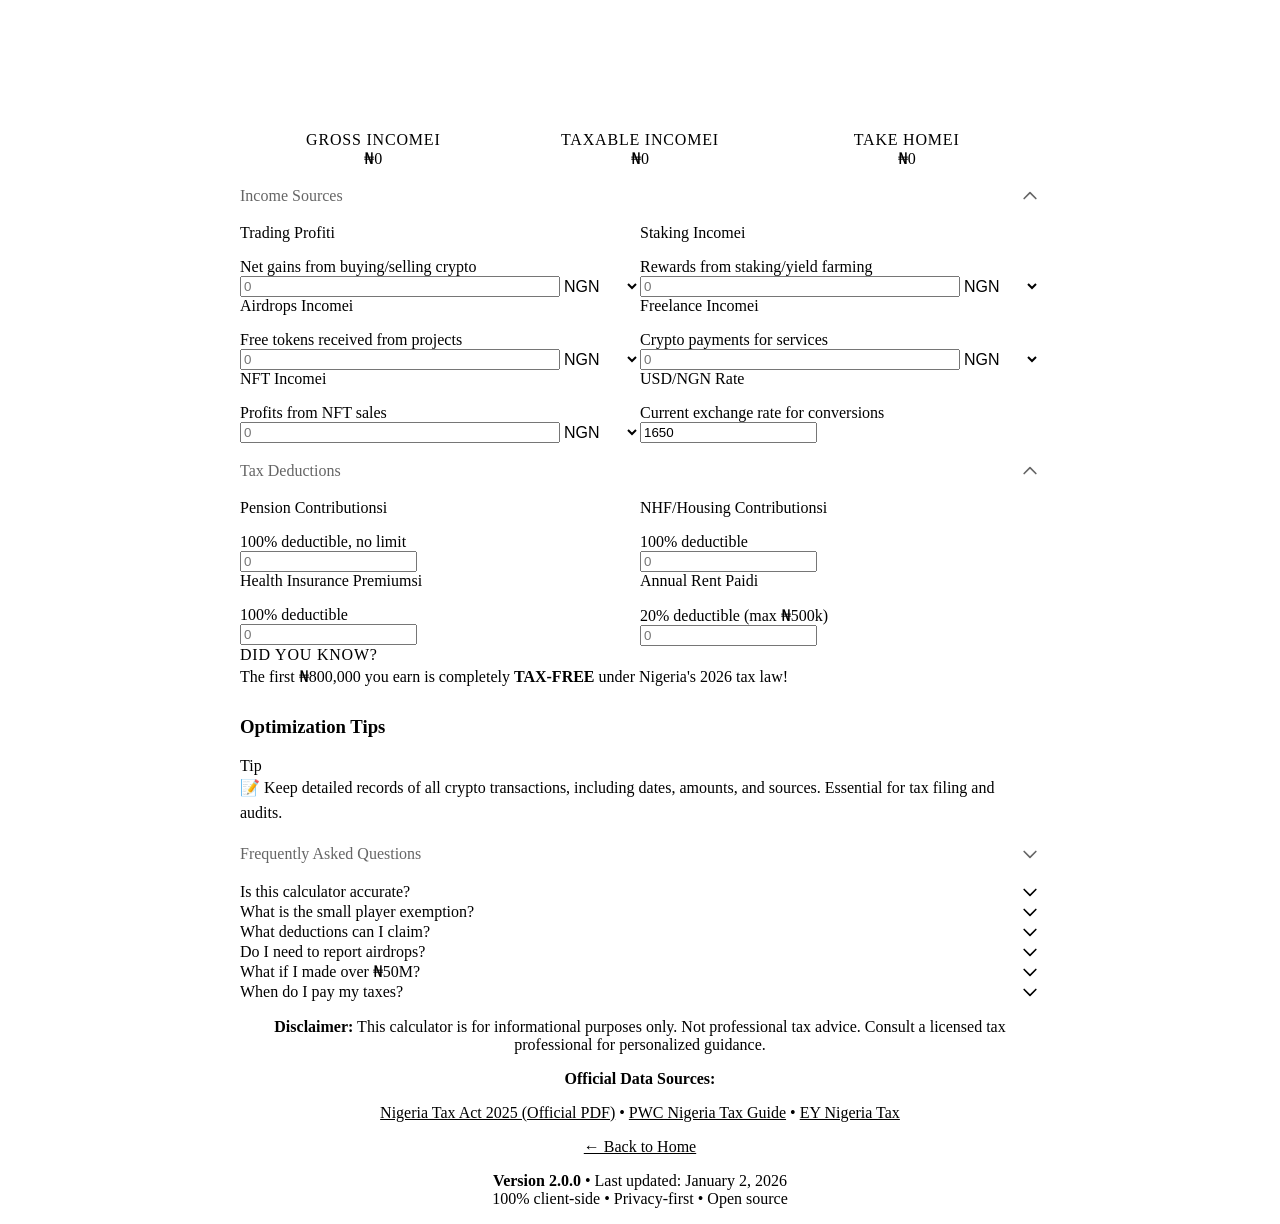
==== commit 9822c4f0: "v1.3.0 - Optional Email Saving (No Friction) NEW FEATURE: Save Calculation Link ✅ Optional save prom" ====
--- a/calculator.html
+++ b/calculator.html
@@ -5,6 +5,10 @@
     <meta name="viewport" content="width=device-width, initial-scale=1.0">
     <title>Nigerian Crypto Tax Calculator 2026</title>
     <meta name="description" content="Calculate your exact Nigerian cryptocurrency tax liability for 2026 in real-time">
+
+    <!-- Resource hints for faster loading -->
+    <link rel="dns-prefetch" href="https://plausible.io">
+    <link rel="preconnect" href="https://plausible.io" crossorigin>
 
     <!-- Content Security Policy -->
     <meta http-equiv="Content-Security-Policy"
@@ -18,210 +22,258 @@
                    base-uri 'self';
                    form-action 'none';">
 
-    <!-- Note: Tailwind CSS removed - not used in this calculator (all styles are custom CSS) -->
-
     <!-- Plausible Analytics - Privacy-friendly (no cookies, GDPR compliant) -->
     <script defer data-domain="nigerian-crypto-tax-calc.netlify.app" src="https://plausible.io/js/script.js"></script>
 
+    <!-- Design System CSS -->
+    <link rel="stylesheet" href="/css/design-system.css">
+
     <style>
-        /* Custom Design System for Split-Screen Layout */
-        :root {
-            /* Colors */
-            --primary: #059669;
-            --primary-dark: #047857;
-            --primary-light: #10b981;
-            --gray-50: #F9FAFB;
-            --gray-100: #F3F4F6;
-            --gray-200: #E5E7EB;
-            --gray-600: #4B5563;
-            --gray-700: #374151;
-            --gray-900: #111827;
-
-            /* Typography */
-            --font-sans: 'Inter', -apple-system, BlinkMacSystemFont, sans-serif;
-            --font-mono: 'SF Mono', Monaco, 'Cascadia Code', monospace;
-
-            /* Spacing */
-            --space-2: 8px;
-            --space-3: 12px;
-            --space-4: 16px;
-            --space-6: 24px;
-            --space-8: 32px;
-            --space-12: 48px;
-        }
-
-        * {
-            margin: 0;
-            padding: 0;
-            box-sizing: border-box;
-        }
-
-        body {
-            font-family: var(--font-sans);
-            color: var(--gray-900);
-            background: white;
-            overflow-x: hidden;
-        }
-
-        /* Split-screen layout */
-        .split-container {
-            display: grid;
-            grid-template-columns: 1fr 1fr;
+        /* Calculator-specific styles */
+
+        /* Mobile-first unified vertical layout */
+        .calculator-layout {
+            background: var(--gray-50);
             min-height: 100vh;
-        }
-
-        /* Left panel - Inputs */
-        .left-panel {
-            background: var(--gray-50);
-            padding: var(--space-12);
-            overflow-y: auto;
-            position: sticky;
-            top: 0;
-            height: 100vh;
-        }
-
-        /* Right panel - Results */
-        .right-panel {
-            background: white;
-            padding: var(--space-12);
-            border-left: 1px solid var(--gray-200);
-        }
-
-        /* Input styling */
-        .input-group {
+            padding-bottom: var(--space-16);
+        }
+
+        /* Header */
+        .calculator-header {
+            background: linear-gradient(135deg, var(--green-700) 0%, var(--green-900) 100%);
+            color: white;
+            padding: var(--space-8) var(--space-4);
+            text-align: center;
+        }
+
+        .calculator-header h1 {
+            font-size: var(--text-2xl);
+            font-weight: var(--weight-bold);
+            margin-bottom: var(--space-2);
+        }
+
+        .calculator-header p {
+            font-size: var(--text-sm);
+            opacity: 0.9;
+        }
+
+        @media (min-width: 768px) {
+            .calculator-header {
+                padding: var(--space-12) var(--space-8);
+            }
+
+            .calculator-header h1 {
+                font-size: var(--text-4xl);
+            }
+        }
+
+        /* Main content container */
+        .calculator-content {
+            max-width: 800px;
+            margin: 0 auto;
+            padding: var(--space-4);
+        }
+
+        @media (min-width: 768px) {
+            .calculator-content {
+                padding: var(--space-8);
+            }
+        }
+
+        /* Hero metric card (results-first) */
+        .hero-metric {
+            background: linear-gradient(135deg, var(--green-700) 0%, var(--green-900) 100%);
+            color: white;
+            border-radius: var(--radius-lg);
+            padding: var(--space-8);
+            text-align: center;
+            margin-top: calc(-1 * var(--space-12));
             margin-bottom: var(--space-6);
-        }
-
-        .input-label {
-            display: block;
-            font-size: 14px;
-            font-weight: 500;
-            color: var(--gray-700);
-            margin-bottom: var(--space-2);
-        }
-
-        .input-field {
-            width: 100%;
-            padding: 12px 16px;
-            font-size: 16px;
-            font-family: var(--font-mono);
-            border: 2px solid var(--gray-200);
-            border-radius: 8px;
-            transition: all 0.2s;
-            background: white;
-        }
-
-        .input-field:focus {
-            outline: none;
-            border-color: var(--primary);
-            box-shadow: 0 0 0 3px rgba(5, 150, 105, 0.1);
-        }
-
-        /* Result cards */
-        .result-card {
-            background: var(--gray-50);
-            border: 1px solid var(--gray-200);
-            border-radius: 12px;
-            padding: var(--space-6);
-            margin-bottom: var(--space-6);
-        }
-
-        .result-card.highlight {
-            background: linear-gradient(135deg, #059669 0%, #047857 100%);
-            color: white;
-            border: none;
-        }
-
-        .result-label {
-            font-size: 13px;
+            box-shadow: var(--shadow-xl);
+        }
+
+        .hero-metric-label {
+            font-size: var(--text-sm);
             text-transform: uppercase;
             letter-spacing: 0.05em;
-            font-weight: 600;
-            opacity: 0.7;
+            opacity: 0.9;
             margin-bottom: var(--space-2);
         }
 
-        .result-value {
-            font-size: 32px;
-            font-weight: 700;
+        .hero-metric-value {
+            font-size: var(--text-5xl);
+            font-weight: var(--weight-bold);
             font-family: var(--font-mono);
-            line-height: 1.2;
-        }
-
-        .result-value.large {
-            font-size: 48px;
-        }
-
-        /* Live update indicator */
-        .live-badge {
-            display: inline-flex;
+            line-height: 1;
+        }
+
+        /* Quick stats grid */
+        .quick-stats {
+            display: grid;
+            grid-template-columns: 1fr;
+            gap: var(--space-4);
+            margin-bottom: var(--space-8);
+        }
+
+        @media (min-width: 640px) {
+            .quick-stats {
+                grid-template-columns: repeat(3, 1fr);
+            }
+        }
+
+        .stat-card {
+            background: white;
+            border-radius: var(--radius-lg);
+            padding: var(--space-6);
+            text-align: center;
+            box-shadow: var(--shadow-md);
+        }
+
+        .stat-label {
+            display: flex;
             align-items: center;
-            gap: 6px;
-            padding: 4px 12px;
-            background: rgba(5, 150, 105, 0.1);
-            border-radius: 9999px;
-            font-size: 12px;
-            font-weight: 600;
-            color: var(--primary);
-            margin-bottom: var(--space-4);
-        }
-
-        .live-dot {
-            width: 6px;
-            height: 6px;
-            background: var(--primary);
-            border-radius: 50%;
-            animation: pulse 2s ease-in-out infinite;
-        }
-
-        @keyframes pulse {
-            0%, 100% { opacity: 1; }
-            50% { opacity: 0.4; }
-        }
-
-        /* Breakdown table */
-        .breakdown-table {
-            width: 100%;
-            border-collapse: collapse;
-            margin-top: var(--space-4);
-        }
-
-        .breakdown-table th {
-            text-align: left;
-            padding: 12px;
-            background: var(--gray-50);
-            border-bottom: 2px solid var(--gray-200);
-            font-size: 13px;
-            font-weight: 600;
+            justify-content: center;
+            gap: var(--space-2);
+            font-size: var(--text-xs);
             text-transform: uppercase;
             letter-spacing: 0.05em;
-            color: var(--gray-600);
-        }
-
-        .breakdown-table td {
-            padding: 12px;
-            border-bottom: 1px solid var(--gray-200);
+            color: var(--gray-500);
+            margin-bottom: var(--space-2);
+        }
+
+        .stat-value {
+            font-size: var(--text-2xl);
+            font-weight: var(--weight-bold);
             font-family: var(--font-mono);
-            font-size: 14px;
-        }
-
-        /* Tax Bracket Visualizer */
-        .bracket-visualizer {
-            margin: var(--space-6) 0;
-            padding: var(--space-6);
-            background: var(--gray-50);
-            border-radius: 12px;
-            border: 1px solid var(--gray-200);
-        }
-
-        .bracket-visualizer-title {
-            font-size: 14px;
-            font-weight: 600;
-            color: var(--gray-700);
-            margin-bottom: var(--space-4);
+            color: var(--gray-900);
+        }
+
+        /* Collapsible sections (accordion) */
+        .section {
+            margin-bottom: var(--space-6);
+        }
+
+        .section-header {
+            display: flex;
+            align-items: center;
+            justify-content: space-between;
+            background: white;
+            border-radius: var(--radius-md);
+            padding: var(--space-4);
+            cursor: pointer;
+            transition: all var(--transition-base);
+            box-shadow: var(--shadow-sm);
+            min-height: 56px;
+        }
+
+        .section-header:hover {
+            background: var(--green-50);
+            border-color: var(--green-500);
+        }
+
+        .section-title {
+            font-size: var(--text-lg);
+            font-weight: var(--weight-semibold);
+            color: var(--gray-900);
+        }
+
+        .section-icon {
+            width: 20px;
+            height: 20px;
+            transition: transform var(--transition-base);
+        }
+
+        .section-header[aria-expanded="true"] .section-icon {
+            transform: rotate(180deg);
+        }
+
+        .section-content {
+            max-height: 0;
+            overflow: hidden;
+            transition: max-height var(--transition-slow) ease-out;
+        }
+
+        .section-content.expanded {
+            max-height: 3000px;
+            padding-top: var(--space-4);
+        }
+
+        /* Input grid (2-column on tablet+) */
+        .input-grid {
+            display: grid;
+            grid-template-columns: 1fr;
+            gap: var(--space-6);
+        }
+
+        @media (min-width: 640px) {
+            .input-grid {
+                grid-template-columns: repeat(2, 1fr);
+            }
+        }
+
+        /* Input group */
+        .input-group {
+            background: white;
+            border-radius: var(--radius-md);
+            padding: var(--space-4);
+            box-shadow: var(--shadow-sm);
+        }
+
+        .input-label {
             display: flex;
             align-items: center;
             gap: var(--space-2);
+            font-size: var(--text-sm);
+            font-weight: var(--weight-semibold);
+            color: var(--gray-700);
+            margin-bottom: var(--space-2);
+        }
+
+        .input-helper {
+            font-size: var(--text-xs);
+            color: var(--gray-500);
+            margin-bottom: var(--space-3);
+        }
+
+        .input-wrapper {
+            display: flex;
+            gap: var(--space-2);
+        }
+
+        .input-wrapper .input {
+            flex: 1;
+        }
+
+        .currency-select {
+            width: 80px;
+            padding: var(--space-3);
+            font-size: var(--text-sm);
+            border: 2px solid var(--gray-200);
+            border-radius: var(--radius-md);
+            background: white;
+            cursor: pointer;
+        }
+
+        .currency-select:focus {
+            outline: none;
+            border-color: var(--green-500);
+        }
+
+        .conversion-display {
+            display: none;
+            font-size: var(--text-xs);
+            color: var(--gray-500);
+            margin-top: var(--space-2);
+            font-family: var(--font-mono);
+        }
+
+        /* Tax bracket visualizer */
+        .bracket-visualizer {
+            background: white;
+            border-radius: var(--radius-lg);
+            padding: var(--space-6);
+            margin-bottom: var(--space-6);
+            box-shadow: var(--shadow-md);
         }
 
         .bracket-bar-container {
@@ -231,130 +283,502 @@
         .bracket-bar-header {
             display: flex;
             justify-content: space-between;
-            align-items: center;
             margin-bottom: var(--space-2);
+            font-size: var(--text-xs);
         }
 
         .bracket-bar-label {
-            font-size: 13px;
-            font-weight: 600;
-            color: var(--gray-900);
+            font-weight: var(--weight-semibold);
+            color: var(--gray-700);
         }
 
         .bracket-bar-rate {
-            font-size: 12px;
-            font-weight: 600;
-            padding: 2px 8px;
-            border-radius: 4px;
-            background: white;
-            color: var(--gray-700);
+            color: var(--gray-500);
         }
 
         .bracket-bar-track {
             height: 32px;
-            background: white;
-            border-radius: 6px;
-            position: relative;
+            background: var(--gray-100);
+            border-radius: var(--radius-md);
             overflow: hidden;
-            border: 1px solid var(--gray-200);
         }
 
         .bracket-bar-fill {
             height: 100%;
-            transition: width 0.6s ease-out;
             display: flex;
             align-items: center;
             justify-content: flex-end;
-            padding-right: 8px;
-            font-size: 12px;
-            font-weight: 600;
+            padding-right: var(--space-3);
+            font-size: var(--text-xs);
+            font-weight: var(--weight-semibold);
             color: white;
-            position: relative;
-        }
-
-        .bracket-bar-fill.bracket-0 { background: linear-gradient(90deg, #D1D5DB 0%, #9CA3AF 100%); }
-        .bracket-bar-fill.bracket-15 { background: linear-gradient(90deg, #86EFAC 0%, #4ADE80 100%); }
-        .bracket-bar-fill.bracket-18 { background: linear-gradient(90deg, #4ADE80 0%, #22C55E 100%); }
-        .bracket-bar-fill.bracket-21 { background: linear-gradient(90deg, #22C55E 0%, #16A34A 100%); }
-        .bracket-bar-fill.bracket-23 { background: linear-gradient(90deg, #16A34A 0%, #15803D 100%); }
-        .bracket-bar-fill.bracket-25 { background: linear-gradient(90deg, #15803D 0%, #166534 100%); }
-
-        .bracket-bar-info {
+            transition: width 0.8s cubic-bezier(0.4, 0, 0.2, 1);
+        }
+
+        /* Gradient colors for different tax brackets */
+        .bracket-0 { background: var(--gray-400); }
+        .bracket-15 { background: linear-gradient(90deg, #86efac, #4ade80); }
+        .bracket-18 { background: linear-gradient(90deg, #4ade80, #22c55e); }
+        .bracket-21 { background: linear-gradient(90deg, #22c55e, #16a34a); }
+        .bracket-23 { background: linear-gradient(90deg, #16a34a, #15803d); }
+        .bracket-25 { background: linear-gradient(90deg, #15803d, #166534); }
+
+        /* Facts card */
+        .facts-card {
+            background: linear-gradient(135deg, var(--green-50) 0%, var(--green-100) 100%);
+            border-left: 4px solid var(--green-600);
+            border-radius: var(--radius-md);
+            padding: var(--space-6);
+            margin-bottom: var(--space-6);
+        }
+
+        .facts-header {
+            font-size: var(--text-xs);
+            text-transform: uppercase;
+            letter-spacing: 0.05em;
+            color: var(--green-700);
+            font-weight: var(--weight-semibold);
+            margin-bottom: var(--space-3);
+        }
+
+        .facts-content {
+            font-size: var(--text-sm);
+            color: var(--gray-700);
+            line-height: 1.6;
+        }
+
+        .facts-nav {
             display: flex;
+            gap: var(--space-2);
+            margin-top: var(--space-4);
+            justify-content: center;
+        }
+
+        .fact-dot {
+            width: 8px;
+            height: 8px;
+            border-radius: 50%;
+            background: var(--gray-300);
+            cursor: pointer;
+            transition: all var(--transition-fast);
+        }
+
+        .fact-dot.active {
+            background: var(--green-600);
+            transform: scale(1.5);
+        }
+
+        /* Tips section */
+        .tips-grid {
+            display: grid;
+            grid-template-columns: 1fr;
+            gap: var(--space-4);
+            margin-bottom: var(--space-6);
+        }
+
+        .tip-card {
+            background: white;
+            border-left: 4px solid var(--green-600);
+            border-radius: var(--radius-md);
+            padding: var(--space-4);
+            box-shadow: var(--shadow-sm);
+        }
+
+        .tip-badge {
+            display: inline-block;
+            padding: var(--space-1) var(--space-3);
+            background: var(--green-100);
+            color: var(--green-700);
+            font-size: var(--text-xs);
+            font-weight: var(--weight-semibold);
+            border-radius: var(--radius-full);
+            margin-bottom: var(--space-2);
+        }
+
+        .tip-content {
+            font-size: var(--text-sm);
+            color: var(--gray-700);
+            line-height: 1.6;
+        }
+
+        /* FAQ accordion */
+        .faq-item {
+            background: white;
+            border-radius: var(--radius-md);
+            margin-bottom: var(--space-3);
+            box-shadow: var(--shadow-sm);
+            overflow: hidden;
+        }
+
+        .faq-question {
+            display: flex;
+            align-items: center;
             justify-content: space-between;
-            margin-top: 4px;
-            font-size: 11px;
+            padding: var(--space-4);
+            cursor: pointer;
+            transition: all var(--transition-base);
+        }
+
+        .faq-question:hover {
+            background: var(--green-50);
+        }
+
+        .faq-question-text {
+            font-size: var(--text-base);
+            font-weight: var(--weight-semibold);
+            color: var(--gray-900);
+        }
+
+        .faq-icon {
+            width: 20px;
+            height: 20px;
+            transition: transform var(--transition-base);
+        }
+
+        .faq-question[aria-expanded="true"] .faq-icon {
+            transform: rotate(180deg);
+        }
+
+        .faq-answer {
+            max-height: 0;
+            overflow: hidden;
+            transition: max-height var(--transition-slow) ease-out;
+        }
+
+        .faq-answer.expanded {
+            max-height: 500px;
+        }
+
+        .faq-answer-content {
+            padding: 0 var(--space-4) var(--space-4);
+            font-size: var(--text-sm);
             color: var(--gray-600);
-        }
-
-        .bracket-explainer {
-            margin-top: var(--space-4);
-            padding: var(--space-3);
+            line-height: 1.6;
+        }
+
+        /* Footer */
+        .calculator-footer {
             background: white;
-            border-radius: 8px;
-            border-left: 3px solid var(--primary);
-        }
-
-        .bracket-explainer-title {
-            font-size: 12px;
-            font-weight: 600;
-            color: var(--gray-900);
-            margin-bottom: 4px;
-        }
-
-        .bracket-explainer-text {
-            font-size: 12px;
+            border-top: 1px solid var(--gray-200);
+            padding: var(--space-8) var(--space-4);
+            margin-top: var(--space-16);
+        }
+
+        .footer-content {
+            max-width: 800px;
+            margin: 0 auto;
+            text-align: center;
+        }
+
+        .footer-disclaimer {
+            font-size: var(--text-xs);
+            color: var(--gray-500);
+            margin-bottom: var(--space-4);
+        }
+
+        .footer-links {
+            font-size: var(--text-xs);
             color: var(--gray-600);
-            line-height: 1.5;
-        }
-
-        /* Tooltip System */
-        .tooltip-trigger {
-            display: inline-flex;
+        }
+
+        .footer-links a {
+            color: var(--green-600);
+            text-decoration: underline;
+        }
+
+        /* Desktop enhancements */
+        @media (min-width: 768px) {
+            .section-content.expanded {
+                padding: var(--space-6);
+                background: white;
+                border-radius: var(--radius-md);
+                box-shadow: var(--shadow-sm);
+            }
+
+            /* Expand accordions by default on desktop */
+            .section-header {
+                pointer-events: none;
+                opacity: 0.6;
+            }
+
+            .section-content {
+                max-height: none !important;
+                padding: var(--space-6);
+                background: white;
+                border-radius: var(--radius-md);
+                box-shadow: var(--shadow-sm);
+            }
+        }
+
+        /* ===== Enhanced Tooltip System ===== */
+
+        /* Light variant for dark backgrounds */
+        .tooltip-trigger-light {
+            background-color: rgba(255, 255, 255, 0.2);
+            color: white;
+        }
+
+        .tooltip-trigger-light:hover {
+            background-color: white;
+            color: var(--green-700);
+        }
+
+        /* Mobile Modal Overlay */
+        .tooltip-overlay {
+            position: fixed;
+            inset: 0;
+            background-color: rgba(0, 0, 0, 0.5);
+            z-index: 1000;
+            display: flex;
             align-items: center;
             justify-content: center;
-            width: 16px;
-            height: 16px;
+            padding: var(--space-4);
+            opacity: 0;
+            transition: opacity 0.2s ease;
+        }
+
+        .tooltip-overlay.active {
+            opacity: 1;
+        }
+
+        .tooltip-modal {
+            background: white;
+            border-radius: var(--radius-lg);
+            max-width: 500px;
+            width: 100%;
+            max-height: 90vh;
+            overflow-y: auto;
+            box-shadow: var(--shadow-2xl);
+            transform: scale(0.95);
+            transition: transform 0.2s ease;
+        }
+
+        .tooltip-overlay.active .tooltip-modal {
+            transform: scale(1);
+        }
+
+        .tooltip-modal-header {
+            display: flex;
+            align-items: center;
+            justify-content: space-between;
+            padding: var(--space-6);
+            border-bottom: 2px solid var(--green-600);
+        }
+
+        .tooltip-modal-title {
+            font-size: var(--text-lg);
+            font-weight: var(--weight-semibold);
+            color: var(--gray-900);
+        }
+
+        .tooltip-close {
+            width: 32px;
+            height: 32px;
             border-radius: 50%;
-            background: var(--gray-300);
+            background: var(--gray-100);
+            border: none;
+            display: flex;
+            align-items: center;
+            justify-content: center;
+            font-size: 24px;
             color: var(--gray-600);
-            font-size: 11px;
+            cursor: pointer;
+            transition: all 0.2s ease;
+        }
+
+        .tooltip-close:hover {
+            background: var(--green-600);
+            color: white;
+        }
+
+        .tooltip-modal-body {
+            padding: var(--space-6);
+        }
+
+        .tooltip-body-text {
+            font-size: var(--text-sm);
+            color: var(--gray-600);
+            line-height: 1.6;
+            margin-bottom: var(--space-4);
+        }
+
+        .tooltip-modal-body .tooltip-example {
+            font-size: var(--text-sm);
+            font-family: var(--font-mono);
+            color: var(--gray-700);
+            background-color: var(--green-50);
+            padding: var(--space-3);
+            border-radius: var(--radius-md);
+            border-left: 4px solid var(--green-600);
+        }
+
+        .tooltip-modal-body .tooltip-example strong {
+            color: var(--gray-900);
+        }
+
+        /* Desktop Floating Tooltip */
+        .tooltip-popup {
+            position: fixed;
+            z-index: 1000;
+            max-width: 400px;
+            background: white;
+            border: 2px solid var(--green-600);
+            border-radius: var(--radius-md);
+            padding: var(--space-4);
+            box-shadow: 0 4px 16px rgba(0, 0, 0, 0.12);
+            opacity: 0;
+            transform: translateY(-8px);
+            transition: all 0.2s ease;
+            pointer-events: none;
+        }
+
+        .tooltip-popup.active {
+            opacity: 1;
+            transform: translateY(0);
+            pointer-events: auto;
+        }
+
+        .tooltip-popup.tooltip-below {
+            transform-origin: top center;
+        }
+
+        .tooltip-popup.tooltip-above {
+            transform-origin: bottom center;
+        }
+
+        .tooltip-popup .tooltip-header {
+            font-size: var(--text-base);
+            font-weight: var(--weight-semibold);
+            color: var(--gray-900);
+            margin-bottom: var(--space-3);
+        }
+
+        .tooltip-popup .tooltip-body {
+            font-size: var(--text-sm);
+            color: var(--gray-600);
+            line-height: 1.6;
+            margin-bottom: var(--space-3);
+        }
+
+        .tooltip-popup .tooltip-example {
+            font-size: var(--text-xs);
+            font-family: var(--font-mono);
+            color: var(--gray-700);
+            background-color: var(--green-50);
+            padding: var(--space-2);
+            border-radius: var(--radius-sm);
+            border-left: 3px solid var(--green-600);
+        }
+
+        .tooltip-popup .tooltip-example strong {
+            color: var(--gray-900);
+        }
+
+        /* Desktop only: hide mobile modal */
+        @media (min-width: 768px) {
+            .tooltip-overlay {
+                display: none;
+            }
+        }
+
+        /* Mobile only: hide desktop popup */
+        @media (max-width: 767px) {
+            .tooltip-popup {
+                display: none;
+            }
+        }
+
+        /* Save Calculation Prompt */
+        .save-prompt {
+            margin: var(--space-6) 0;
+            animation: slideInUp 0.4s ease-out;
+        }
+
+        .save-prompt-content {
+            position: relative;
+            background: linear-gradient(135deg, var(--green-50) 0%, var(--green-100) 100%);
+            border: 2px solid var(--green-200);
+            border-radius: 12px;
+            padding: var(--space-6);
+            text-align: center;
+            max-width: 600px;
+            margin: 0 auto;
+        }
+
+        .save-prompt-close {
+            position: absolute;
+            top: var(--space-3);
+            right: var(--space-3);
+            background: none;
+            border: none;
+            font-size: 24px;
+            color: var(--gray-600);
+            cursor: pointer;
+            width: 32px;
+            height: 32px;
+            border-radius: 50%;
+            transition: all 0.2s;
+            display: flex;
+            align-items: center;
+            justify-content: center;
+        }
+
+        .save-prompt-close:hover {
+            background: var(--gray-200);
+            color: var(--gray-900);
+        }
+
+        .save-prompt-icon {
+            font-size: 48px;
+            margin-bottom: var(--space-3);
+        }
+
+        .save-prompt-title {
+            font-size: 24px;
             font-weight: 700;
-            cursor: help;
-            margin-left: 6px;
+            color: var(--gray-900);
+            margin-bottom: var(--space-2);
+        }
+
+        .save-prompt-text {
+            font-size: 16px;
+            color: var(--gray-700);
+            margin-bottom: var(--space-6);
+        }
+
+        .save-prompt-actions {
+            display: flex;
+            gap: var(--space-3);
+            justify-content: center;
+            align-items: stretch;
+            margin-bottom: var(--space-4);
+        }
+
+        .save-email-input {
+            flex: 1;
+            max-width: 300px;
+            padding: var(--space-3) var(--space-4);
+            border: 2px solid var(--gray-300);
+            border-radius: 8px;
+            font-size: 16px;
             transition: all 0.2s;
-            position: relative;
-            border: none;
+        }
+
+        .save-email-input:focus {
             outline: none;
-        }
-
-        .tooltip-trigger:hover {
-            background: var(--primary);
-            color: white;
-            transform: scale(1.1);
-        }
-
-        .tooltip-content {
-            position: absolute;
-            z-index: 1000;
-            background: white;
-            border: 1px solid var(--gray-200);
-            border-radius: 8px;
-            padding: 12px 16px;
-            box-shadow: 0 10px 40px rgba(0, 0, 0, 0.15);
-            width: 280px;
-            display: none;
-            animation: tooltipFadeIn 0.2s ease-out;
-        }
-
-        .tooltip-content.active {
-            display: block;
-        }
-
-        @keyframes tooltipFadeIn {
+            border-color: var(--green-500);
+            box-shadow: 0 0 0 3px rgba(16, 185, 129, 0.1);
+        }
+
+        .save-prompt-note {
+            font-size: 14px;
+            color: var(--gray-600);
+        }
+
+        @keyframes slideInUp {
             from {
                 opacity: 0;
-                transform: translateY(-8px);
+                transform: translateY(20px);
             }
             to {
                 opacity: 1;
@@ -362,1568 +786,455 @@
             }
         }
 
-        .tooltip-title {
-            font-size: 13px;
-            font-weight: 700;
-            color: var(--gray-900);
-            margin-bottom: 8px;
-            display: flex;
-            align-items: center;
-            gap: 6px;
-        }
-
-        .tooltip-description {
-            font-size: 12px;
-            color: var(--gray-600);
-            line-height: 1.6;
-            margin-bottom: 8px;
-        }
-
-        .tooltip-example {
-            font-size: 11px;
-            color: var(--gray-600);
-            background: var(--gray-50);
-            padding: 8px;
-            border-radius: 4px;
-            border-left: 2px solid var(--primary);
-            line-height: 1.5;
-        }
-
-        .tooltip-example strong {
-            color: var(--gray-900);
-        }
-
-        /* Did You Know Facts Box */
-        .facts-box {
-            background: linear-gradient(135deg, #FEF3C7 0%, #FDE68A 100%);
-            border: 2px solid #FCD34D;
-            border-radius: 12px;
-            padding: var(--space-4);
-            margin: var(--space-6) 0;
-            position: relative;
-            overflow: hidden;
-        }
-
-        .facts-box::before {
-            content: '';
-            position: absolute;
-            top: 0;
-            left: 0;
-            right: 0;
-            height: 3px;
-            background: linear-gradient(90deg, #F59E0B 0%, #FCD34D 50%, #F59E0B 100%);
-        }
-
-        .facts-header {
-            display: flex;
-            align-items: center;
-            gap: 8px;
-            margin-bottom: 8px;
-        }
-
-        .facts-icon {
-            font-size: 20px;
-            animation: pulse 2s ease-in-out infinite;
-        }
-
-        .facts-title {
-            font-size: 13px;
-            font-weight: 700;
-            color: #92400E;
-            text-transform: uppercase;
-            letter-spacing: 0.05em;
-        }
-
-        .fact-content {
-            font-size: 14px;
-            color: #78350F;
-            line-height: 1.6;
-            font-weight: 500;
-            min-height: 48px;
-            display: flex;
-            align-items: center;
-        }
-
-        .fact-content strong {
-            color: #92400E;
-            font-weight: 700;
-        }
-
-        .fact-nav {
-            display: flex;
-            gap: 4px;
-            margin-top: 8px;
-            justify-content: center;
-        }
-
-        .fact-dot {
-            width: 6px;
-            height: 6px;
-            border-radius: 50%;
-            background: #D97706;
-            opacity: 0.3;
-            cursor: pointer;
-            transition: all 0.3s;
-        }
-
-        .fact-dot.active {
-            opacity: 1;
-            width: 20px;
-            border-radius: 3px;
-        }
-
         /* Mobile responsive */
-        @media (max-width: 768px) {
-            .split-container {
-                grid-template-columns: 1fr;
-            }
-
-            .left-panel {
-                position: relative;
-                height: auto;
-                padding: var(--space-6);
-            }
-
-            .right-panel {
-                padding: var(--space-6);
-                border-left: none;
-                border-top: 1px solid var(--gray-200);
-            }
-
-            .result-value.large {
+        @media (max-width: 640px) {
+            .save-prompt-content {
+                padding: var(--space-4);
+            }
+
+            .save-prompt-actions {
+                flex-direction: column;
+            }
+
+            .save-email-input {
+                max-width: 100%;
+            }
+
+            .save-prompt-icon {
                 font-size: 36px;
             }
-        }
-
-        /* Accessibility */
-        .sr-only {
-            position: absolute;
-            width: 1px;
-            height: 1px;
-            padding: 0;
-            margin: -1px;
-            overflow: hidden;
-            clip: rect(0, 0, 0, 0);
-            white-space: nowrap;
-            border-width: 0;
-        }
-
-        /* Print Styles for PDF Export */
-        @media print {
-            body {
-                background: white;
-                padding: 20px;
-            }
-
-            /* Hide interactive elements */
-            .live-badge,
-            #exportButton,
-            .left-panel,
-            #smeNotice,
-            #unrealisticWarning {
-                display: none !important;
-            }
-
-            /* Show only results in single column */
-            .split-container {
-                display: block;
-            }
-
-            .right-panel {
-                border: none;
-                padding: 0;
-                max-width: 100%;
-            }
-
-            /* Add print header */
-            .right-panel::before {
-                content: "Nigerian Crypto Tax Calculation Report";
-                display: block;
-                font-size: 24px;
-                font-weight: 700;
-                margin-bottom: 20px;
-                color: var(--gray-900);
-            }
-
-            /* Add generated timestamp */
-            .right-panel::after {
-                content: "Generated: " attr(data-timestamp);
-                display: block;
-                font-size: 12px;
-                color: var(--gray-600);
-                margin-top: 40px;
-                padding-top: 20px;
-                border-top: 1px solid var(--gray-200);
-            }
-
-            /* Optimize result cards for print */
-            .result-card {
-                break-inside: avoid;
-                page-break-inside: avoid;
-            }
-
-            .result-card.highlight {
-                background: var(--primary) !important;
-                -webkit-print-color-adjust: exact;
-                print-color-adjust: exact;
-            }
-
-            /* Hide FAQ and tips for concise PDF */
-            #optimizationTips,
-            .right-panel > div > div:last-child {
-                display: none;
-            }
-
-            /* Page breaks */
-            h2 {
-                page-break-after: avoid;
-            }
-
-            table {
-                page-break-inside: avoid;
+
+            .save-prompt-title {
+                font-size: 20px;
             }
         }
     </style>
 </head>
 <body>
-
-    <!-- JavaScript Required Notice (shown only if JS is disabled) -->
-    <noscript>
-        <div style="position: fixed; top: 0; left: 0; right: 0; bottom: 0; background: white; z-index: 9999; display: flex; align-items: center; justify-content: center; padding: 20px;">
-            <div style="max-width: 480px; text-align: center; padding: 48px; background: #FEE2E2; border-radius: 12px; border: 2px solid #DC2626;">
-                <h1 style="font-size: 24px; font-weight: 700; color: #991B1B; margin-bottom: 16px;">
-                    JavaScript Required
-                </h1>
-                <p style="font-size: 16px; color: #7F1D1D; line-height: 1.6;">
-                    This calculator requires JavaScript to function. All calculations happen in your browser for privacy - no data is sent to any server.
+    <!-- Calculator Layout -->
+    <div class="calculator-layout">
+        <!-- Header -->
+        <header class="calculator-header">
+            <h1>Nigerian Crypto Tax Calculator</h1>
+            <p>Real-time calculation for 2026 tax law compliance</p>
+        </header>
+
+        <!-- Main Content -->
+        <main class="calculator-content">
+            <!-- Hero Metric Card (Results-First) -->
+            <div class="hero-metric slide-in">
+                <div class="hero-metric-label">
+                    Total Tax Owed
+                    <span class="tooltip-trigger tooltip-trigger-light ml-2" onclick="event.stopPropagation(); toggleTooltip(event, 'taxOwed')">i</span>
+                </div>
+                <div class="hero-metric-value" id="heroTaxValue">₦0</div>
+                <div class="badge badge-live mt-4">
+                    <span>Live Updates</span>
+                </div>
+            </div>
+
+            <!-- Quick Stats Grid -->
+            <div class="quick-stats">
+                <div class="stat-card slide-in">
+                    <div class="stat-label">
+                        Gross Income
+                        <span class="tooltip-trigger" onclick="event.stopPropagation(); toggleTooltip(event, 'grossIncome')">i</span>
+                    </div>
+                    <div class="stat-value" id="statGrossIncome">₦0</div>
+                </div>
+                <div class="stat-card slide-in">
+                    <div class="stat-label">
+                        Taxable Income
+                        <span class="tooltip-trigger" onclick="event.stopPropagation(); toggleTooltip(event, 'taxableIncome')">i</span>
+                    </div>
+                    <div class="stat-value" id="statTaxableIncome">₦0</div>
+                </div>
+                <div class="stat-card slide-in">
+                    <div class="stat-label">
+                        Take Home
+                        <span class="tooltip-trigger" onclick="event.stopPropagation(); toggleTooltip(event, 'takeHome')">i</span>
+                    </div>
+                    <div class="stat-value" id="statTakeHome">₦0</div>
+                </div>
+            </div>
+
+            <!-- Save Calculation Prompt (Optional, Dismissible) -->
+            <div id="savePrompt" class="save-prompt" style="display: none;">
+                <div class="save-prompt-content">
+                    <button class="save-prompt-close" onclick="dismissSavePrompt()" aria-label="Close">×</button>
+                    <div class="save-prompt-icon">💾</div>
+                    <h3 class="save-prompt-title">Save This Calculation?</h3>
+                    <p class="save-prompt-text">Access your results anytime by emailing yourself this link</p>
+
+                    <div class="save-prompt-actions">
+                        <input type="email"
+                               id="saveEmail"
+                               class="save-email-input"
+                               placeholder="your@email.com"
+                               aria-label="Email address">
+                        <button class="btn-primary" onclick="emailCalculation()">
+                            Email Me This Link
+                        </button>
+                    </div>
+
+                    <p class="save-prompt-note">
+                        Or <a href="#" onclick="copyCalculationURL(event)" class="text-green-600">copy the link</a> to save it yourself
+                    </p>
+                </div>
+            </div>
+
+            <!-- Income Section (Collapsible) -->
+            <section class="section">
+                <div class="section-header" onclick="toggleSection('income')" aria-expanded="true">
+                    <h2 class="section-title">Income Sources</h2>
+                    <svg class="section-icon" fill="none" stroke="currentColor" viewBox="0 0 24 24">
+                        <path stroke-linecap="round" stroke-linejoin="round" stroke-width="2" d="M19 9l-7 7-7-7"/>
+                    </svg>
+                </div>
+                <div class="section-content expanded" id="incomeContent">
+                    <div class="input-grid">
+                        <!-- Trading Profit -->
+                        <div class="input-group">
+                            <label class="input-label">
+                                Trading Profit
+                                <span class="tooltip-trigger" onclick="event.stopPropagation(); toggleTooltip(event, 'trading')">i</span>
+                            </label>
+                            <p class="input-helper">Net gains from buying/selling crypto</p>
+                            <div class="input-wrapper">
+                                <input type="number"
+                                       class="input input-mono"
+                                       id="tradingProfit"
+                                       placeholder="0"
+                                       oninput="calculateTaxLive()">
+                                <select class="currency-select" id="tradingCurrency" onchange="calculateTaxLive()">
+                                    <option value="NGN">NGN</option>
+                                    <option value="USD">USD</option>
+                                </select>
+                            </div>
+                            <div class="conversion-display" id="tradingConversion">
+                                ≈ ₦<span id="tradingNGN">0</span>
+                            </div>
+                        </div>
+
+                        <!-- Staking Income -->
+                        <div class="input-group">
+                            <label class="input-label">
+                                Staking Income
+                                <span class="tooltip-trigger" onclick="event.stopPropagation(); toggleTooltip(event, 'staking')">i</span>
+                            </label>
+                            <p class="input-helper">Rewards from staking/yield farming</p>
+                            <div class="input-wrapper">
+                                <input type="number"
+                                       class="input input-mono"
+                                       id="stakingIncome"
+                                       placeholder="0"
+                                       oninput="calculateTaxLive()">
+                                <select class="currency-select" id="stakingCurrency" onchange="calculateTaxLive()">
+                                    <option value="NGN">NGN</option>
+                                    <option value="USD">USD</option>
+                                </select>
+                            </div>
+                            <div class="conversion-display" id="stakingConversion">
+                                ≈ ₦<span id="stakingNGN">0</span>
+                            </div>
+                        </div>
+
+                        <!-- Airdrops Income -->
+                        <div class="input-group">
+                            <label class="input-label">
+                                Airdrops Income
+                                <span class="tooltip-trigger" onclick="event.stopPropagation(); toggleTooltip(event, 'airdrops')">i</span>
+                            </label>
+                            <p class="input-helper">Free tokens received from projects</p>
+                            <div class="input-wrapper">
+                                <input type="number"
+                                       class="input input-mono"
+                                       id="airdropsIncome"
+                                       placeholder="0"
+                                       oninput="calculateTaxLive()">
+                                <select class="currency-select" id="airdropsCurrency" onchange="calculateTaxLive()">
+                                    <option value="NGN">NGN</option>
+                                    <option value="USD">USD</option>
+                                </select>
+                            </div>
+                            <div class="conversion-display" id="airdropsConversion">
+                                ≈ ₦<span id="airdropsNGN">0</span>
+                            </div>
+                        </div>
+
+                        <!-- Freelance Income -->
+                        <div class="input-group">
+                            <label class="input-label">
+                                Freelance Income
+                                <span class="tooltip-trigger" onclick="event.stopPropagation(); toggleTooltip(event, 'freelance')">i</span>
+                            </label>
+                            <p class="input-helper">Crypto payments for services</p>
+                            <div class="input-wrapper">
+                                <input type="number"
+                                       class="input input-mono"
+                                       id="freelanceIncome"
+                                       placeholder="0"
+                                       oninput="calculateTaxLive()">
+                                <select class="currency-select" id="freelanceCurrency" onchange="calculateTaxLive()">
+                                    <option value="NGN">NGN</option>
+                                    <option value="USD">USD</option>
+                                </select>
+                            </div>
+                            <div class="conversion-display" id="freelanceConversion">
+                                ≈ ₦<span id="freelanceNGN">0</span>
+                            </div>
+                        </div>
+
+                        <!-- NFT Income -->
+                        <div class="input-group">
+                            <label class="input-label">
+                                NFT Income
+                                <span class="tooltip-trigger" onclick="event.stopPropagation(); toggleTooltip(event, 'nft')">i</span>
+                            </label>
+                            <p class="input-helper">Profits from NFT sales</p>
+                            <div class="input-wrapper">
+                                <input type="number"
+                                       class="input input-mono"
+                                       id="nftIncome"
+                                       placeholder="0"
+                                       oninput="calculateTaxLive()">
+                                <select class="currency-select" id="nftCurrency" onchange="calculateTaxLive()">
+                                    <option value="NGN">NGN</option>
+                                    <option value="USD">USD</option>
+                                </select>
+                            </div>
+                            <div class="conversion-display" id="nftConversion">
+                                ≈ ₦<span id="nftNGN">0</span>
+                            </div>
+                        </div>
+
+                        <!-- Exchange Rate -->
+                        <div class="input-group">
+                            <label class="input-label">USD/NGN Rate</label>
+                            <p class="input-helper">Current exchange rate for conversions</p>
+                            <input type="number"
+                                   class="input input-mono"
+                                   id="exchangeRate"
+                                   value="1650"
+                                   placeholder="1650"
+                                   oninput="calculateTaxLive()">
+                        </div>
+                    </div>
+                </div>
+            </section>
+
+            <!-- Deductions Section (Collapsible) -->
+            <section class="section">
+                <div class="section-header" onclick="toggleSection('deductions')" aria-expanded="true">
+                    <h2 class="section-title">Tax Deductions</h2>
+                    <svg class="section-icon" fill="none" stroke="currentColor" viewBox="0 0 24 24">
+                        <path stroke-linecap="round" stroke-linejoin="round" stroke-width="2" d="M19 9l-7 7-7-7"/>
+                    </svg>
+                </div>
+                <div class="section-content expanded" id="deductionsContent">
+                    <div class="input-grid">
+                        <!-- Pension Deduction -->
+                        <div class="input-group">
+                            <label class="input-label">
+                                Pension Contributions
+                                <span class="tooltip-trigger" onclick="event.stopPropagation(); toggleTooltip(event, 'pension')">i</span>
+                            </label>
+                            <p class="input-helper">100% deductible, no limit</p>
+                            <input type="number"
+                                   class="input input-mono"
+                                   id="pensionDeduction"
+                                   placeholder="0"
+                                   oninput="calculateTaxLive()">
+                        </div>
+
+                        <!-- Housing Deduction -->
+                        <div class="input-group">
+                            <label class="input-label">
+                                NHF/Housing Contributions
+                                <span class="tooltip-trigger" onclick="event.stopPropagation(); toggleTooltip(event, 'housing')">i</span>
+                            </label>
+                            <p class="input-helper">100% deductible</p>
+                            <input type="number"
+                                   class="input input-mono"
+                                   id="housingDeduction"
+                                   placeholder="0"
+                                   oninput="calculateTaxLive()">
+                        </div>
+
+                        <!-- Health Deduction -->
+                        <div class="input-group">
+                            <label class="input-label">
+                                Health Insurance Premiums
+                                <span class="tooltip-trigger" onclick="event.stopPropagation(); toggleTooltip(event, 'health')">i</span>
+                            </label>
+                            <p class="input-helper">100% deductible</p>
+                            <input type="number"
+                                   class="input input-mono"
+                                   id="healthDeduction"
+                                   placeholder="0"
+                                   oninput="calculateTaxLive()">
+                        </div>
+
+                        <!-- Rent Paid -->
+                        <div class="input-group">
+                            <label class="input-label">
+                                Annual Rent Paid
+                                <span class="tooltip-trigger" onclick="event.stopPropagation(); toggleTooltip(event, 'rent')">i</span>
+                            </label>
+                            <p class="input-helper">20% deductible (max ₦500k)</p>
+                            <input type="number"
+                                   class="input input-mono"
+                                   id="rentPaid"
+                                   placeholder="0"
+                                   oninput="calculateTaxLive()">
+                        </div>
+                    </div>
+                </div>
+            </section>
+
+            <!-- Tax Breakdown & Visualizer -->
+            <div class="bracket-visualizer" id="bracketVisualizer" style="display: none;">
+                <h3 class="heading-3 mb-4">Tax Bracket Breakdown</h3>
+                <div id="bracketBars"></div>
+            </div>
+
+            <!-- Did You Know? Facts -->
+            <div class="facts-card fade-in">
+                <div class="facts-header">Did You Know?</div>
+                <div class="facts-content" id="factsContent">
+                    The first ₦800,000 you earn is completely <strong>TAX-FREE</strong> under Nigeria's 2026 tax law!
+                </div>
+                <div class="facts-nav" id="factNav"></div>
+            </div>
+
+            <!-- Optimization Tips -->
+            <div id="tipsSection" style="display: none;">
+                <h3 class="heading-2 mb-4">Optimization Tips</h3>
+                <div class="tips-grid" id="tipsGrid"></div>
+            </div>
+
+            <!-- FAQ Section -->
+            <section class="section">
+                <div class="section-header" onclick="toggleSection('faq')" aria-expanded="false">
+                    <h2 class="section-title">Frequently Asked Questions</h2>
+                    <svg class="section-icon" fill="none" stroke="currentColor" viewBox="0 0 24 24">
+                        <path stroke-linecap="round" stroke-linejoin="round" stroke-width="2" d="M19 9l-7 7-7-7"/>
+                    </svg>
+                </div>
+                <div class="section-content" id="faqContent">
+                    <div class="faq-item">
+                        <div class="faq-question" onclick="toggleFAQ(0)" aria-expanded="false">
+                            <span class="faq-question-text">Is this calculator accurate?</span>
+                            <svg class="faq-icon" fill="none" stroke="currentColor" viewBox="0 0 24 24">
+                                <path stroke-linecap="round" stroke-linejoin="round" stroke-width="2" d="M19 9l-7 7-7-7"/>
+                            </svg>
+                        </div>
+                        <div class="faq-answer" id="faq0">
+                            <div class="faq-answer-content">
+                                This calculator uses official tax brackets from the Nigeria Tax Act 2025. However, tax laws can be complex. For personalized advice, consult a licensed tax professional.
+                            </div>
+                        </div>
+                    </div>
+
+                    <div class="faq-item">
+                        <div class="faq-question" onclick="toggleFAQ(1)" aria-expanded="false">
+                            <span class="faq-question-text">What is the small player exemption?</span>
+                            <svg class="faq-icon" fill="none" stroke="currentColor" viewBox="0 0 24 24">
+                                <path stroke-linecap="round" stroke-linejoin="round" stroke-width="2" d="M19 9l-7 7-7-7"/>
+                            </svg>
+                        </div>
+                        <div class="faq-answer" id="faq1">
+                            <div class="faq-answer-content">
+                                Small traders pay ₦0 tax if BOTH conditions are met in a 12-month period: (1) Gains under ₦10M, AND (2) Total proceeds under ₦150M. Both thresholds must be satisfied.
+                            </div>
+                        </div>
+                    </div>
+
+                    <div class="faq-item">
+                        <div class="faq-question" onclick="toggleFAQ(2)" aria-expanded="false">
+                            <span class="faq-question-text">What deductions can I claim?</span>
+                            <svg class="faq-icon" fill="none" stroke="currentColor" viewBox="0 0 24 24">
+                                <path stroke-linecap="round" stroke-linejoin="round" stroke-width="2" d="M19 9l-7 7-7-7"/>
+                            </svg>
+                        </div>
+                        <div class="faq-answer" id="faq2">
+                            <div class="faq-answer-content">
+                                Common deductions include pension contributions (100%, no limit), NHF/housing (100%), health insurance (100%), and 20% of annual rent paid (max ₦500k). All reduce your taxable income.
+                            </div>
+                        </div>
+                    </div>
+
+                    <div class="faq-item">
+                        <div class="faq-question" onclick="toggleFAQ(3)" aria-expanded="false">
+                            <span class="faq-question-text">Do I need to report airdrops?</span>
+                            <svg class="faq-icon" fill="none" stroke="currentColor" viewBox="0 0 24 24">
+                                <path stroke-linecap="round" stroke-linejoin="round" stroke-width="2" d="M19 9l-7 7-7-7"/>
+                            </svg>
+                        </div>
+                        <div class="faq-answer" id="faq3">
+                            <div class="faq-answer-content">
+                                Yes. Airdrops are taxable income in Nigeria. The fair market value at the time you receive them is considered income. Keep records of dates and values for tax filing.
+                            </div>
+                        </div>
+                    </div>
+
+                    <div class="faq-item">
+                        <div class="faq-question" onclick="toggleFAQ(4)" aria-expanded="false">
+                            <span class="faq-question-text">What if I made over ₦50M?</span>
+                            <svg class="faq-icon" fill="none" stroke="currentColor" viewBox="0 0 24 24">
+                                <path stroke-linecap="round" stroke-linejoin="round" stroke-width="2" d="M19 9l-7 7-7-7"/>
+                            </svg>
+                        </div>
+                        <div class="faq-answer" id="faq4">
+                            <div class="faq-answer-content">
+                                Income above ₦50M is taxed at 25% (only the amount above ₦50M). At this income level, professional tax planning can save significant amounts through legal strategies. Consult a tax advisor.
+                            </div>
+                        </div>
+                    </div>
+
+                    <div class="faq-item">
+                        <div class="faq-question" onclick="toggleFAQ(5)" aria-expanded="false">
+                            <span class="faq-question-text">When do I pay my taxes?</span>
+                            <svg class="faq-icon" fill="none" stroke="currentColor" viewBox="0 0 24 24">
+                                <path stroke-linecap="round" stroke-linejoin="round" stroke-width="2" d="M19 9l-7 7-7-7"/>
+                            </svg>
+                        </div>
+                        <div class="faq-answer" id="faq5">
+                            <div class="faq-answer-content">
+                                Tax filing deadlines vary. Generally, individuals file annually. Check with the Federal Inland Revenue Service (FIRS) for specific deadlines and payment methods. Keep detailed transaction records year-round.
+                            </div>
+                        </div>
+                    </div>
+                </div>
+            </section>
+        </main>
+
+        <!-- Footer -->
+        <footer class="calculator-footer">
+            <div class="footer-content">
+                <p class="footer-disclaimer">
+                    <strong>Disclaimer:</strong> This calculator is for informational purposes only. Not professional tax advice. Consult a licensed tax professional for personalized guidance.
                 </p>
-                <p style="font-size: 14px; color: #991B1B; margin-top: 16px;">
-                    Please enable JavaScript in your browser settings to use this tool.
-                </p>
+                <div class="footer-links">
+                    <p class="mb-2"><strong>Official Data Sources:</strong></p>
+                    <p>
+                        <a href="https://tat.gov.ng" target="_blank" rel="noopener noreferrer">Nigeria Tax Act 2025 (Official PDF)</a> •
+                        <a href="https://www.pwc.com/ng/en/publications/nigeria-tax-guide.html" target="_blank" rel="noopener noreferrer">PWC Nigeria Tax Guide</a> •
+                        <a href="https://www.ey.com/en_ng/tax" target="_blank" rel="noopener noreferrer">EY Nigeria Tax</a>
+                    </p>
+                    <p class="mt-4 text-gray-500">
+                        <a href="/" class="text-green-600">← Back to Home</a>
+                    </p>
+                    <p class="mt-4 text-gray-500 text-legal">
+                        <strong>Version 2.0.0</strong> • Last updated: January 2, 2026<br>
+                        100% client-side • Privacy-first • Open source
+                    </p>
+                </div>
             </div>
-        </div>
-    </noscript>
-
-    <!-- Split-Screen Layout -->
-    <div class="split-container">
-
-        <!-- LEFT PANEL: Inputs -->
-        <div class="left-panel">
-            <div style="max-width: 480px; margin: 0 auto;">
-
-                <!-- Header -->
-                <div style="margin-bottom: var(--space-8);">
-                    <div style="display: inline-block; padding: 4px 12px; background: rgba(5, 150, 105, 0.1); border-radius: 9999px; font-size: 12px; font-weight: 600; color: var(--primary); margin-bottom: var(--space-4);">
-                        Law Effective: Jan 1, 2026
-                    </div>
-                    <h1 style="font-size: 28px; font-weight: 700; line-height: 1.2; margin-bottom: var(--space-3); color: var(--gray-900);">
-                        Nigerian Crypto Tax Calculator
-                    </h1>
-                    <p style="font-size: 15px; color: var(--gray-600); line-height: 1.5;">
-                        Enter your crypto income below. Your tax calculation updates in real-time on the right.
-                    </p>
-                </div>
-
-                <!-- Exchange Rate Input -->
-                <div style="margin-bottom: var(--space-6); padding: var(--space-4); background: rgba(5, 150, 105, 0.05); border-radius: 8px; border: 1px solid rgba(5, 150, 105, 0.2);">
-                    <label for="exchangeRate" style="display: block; font-size: 13px; font-weight: 600; color: var(--gray-700); margin-bottom: var(--space-2);">
-                        💱 Exchange Rate (for USD entries)
-                    </label>
-                    <div style="display: flex; align-items: center; gap: 8px;">
-                        <span style="font-size: 14px; color: var(--gray-600);">₦</span>
-                        <input
-                            type="number"
-                            id="exchangeRate"
-                            style="flex: 1; padding: 8px 12px; font-size: 14px; font-family: var(--font-mono); border: 1px solid var(--gray-200); border-radius: 6px; background: white;"
-                            value="1650"
-                            min="0"
-                            step="0.01"
-                            placeholder="1650"
-                            oninput="calculateTaxLive()"
-                        >
-                        <span style="font-size: 14px; color: var(--gray-600);">per $1 USD</span>
-                    </div>
-                    <p style="font-size: 11px; color: var(--gray-600); margin-top: 4px;">
-                        Enter the NGN/USD exchange rate you'll use for tax reporting
-                    </p>
-                </div>
-
-                <!-- Income Inputs Form -->
-                <form id="taxForm" style="margin-bottom: var(--space-8);">
-
-                    <!-- Trading Profit -->
-                    <div class="input-group">
-                        <div style="display: flex; justify-content: space-between; align-items: center; margin-bottom: var(--space-2);">
-                            <label for="tradingProfit" class="input-label" style="margin: 0;">
-                                Trading Profit
-                            </label>
-                            <select id="tradingCurrency" onchange="calculateTaxLive()" style="padding: 4px 8px; border: 1px solid var(--gray-200); border-radius: 4px; font-size: 12px; font-weight: 600; color: var(--primary); background: white; cursor: pointer;">
-                                <option value="NGN">NGN (₦)</option>
-                                <option value="USD">USD ($)</option>
-                            </select>
-                        </div>
-                        <p style="font-size: 13px; color: var(--gray-600); margin-bottom: var(--space-2);">
-                            Binance, Bybit, Coinbase, etc.
-                        </p>
-                        <input
-                            type="number"
-                            id="tradingProfit"
-                            class="input-field"
-                            value="0"
-                            min="0"
-                            step="0.01"
-                            placeholder="0"
-                            aria-label="Trading profit from crypto exchanges"
-                            oninput="calculateTaxLive()"
-                        >
-                        <div id="tradingConversion" style="font-size: 12px; color: var(--gray-600); margin-top: 4px; display: none;">
-                            ≈ ₦<span id="tradingNGN">0</span>
-                        </div>
-                    </div>
-
-                    <!-- Staking & Interest -->
-                    <div class="input-group">
-                        <div style="display: flex; justify-content: space-between; align-items: center; margin-bottom: var(--space-2);">
-                            <label for="stakingIncome" class="input-label" style="margin: 0;">
-                                Staking & Interest
-                            </label>
-                            <select id="stakingCurrency" onchange="calculateTaxLive()" style="padding: 4px 8px; border: 1px solid var(--gray-200); border-radius: 4px; font-size: 12px; font-weight: 600; color: var(--primary); background: white; cursor: pointer;">
-                                <option value="NGN">NGN (₦)</option>
-                                <option value="USD">USD ($)</option>
-                            </select>
-                        </div>
-                        <p style="font-size: 13px; color: var(--gray-600); margin-bottom: var(--space-2);">
-                            DeFi protocols, lending platforms
-                        </p>
-                        <input
-                            type="number"
-                            id="stakingIncome"
-                            class="input-field"
-                            value="0"
-                            min="0"
-                            step="0.01"
-                            placeholder="0"
-                            aria-label="Staking and interest income from DeFi"
-                            oninput="calculateTaxLive()"
-                        >
-                        <div id="stakingConversion" style="font-size: 12px; color: var(--gray-600); margin-top: 4px; display: none;">
-                            ≈ ₦<span id="stakingNGN">0</span>
-                        </div>
-                    </div>
-
-                    <!-- Airdrops & Bounties -->
-                    <div class="input-group">
-                        <div style="display: flex; justify-content: space-between; align-items: center; margin-bottom: var(--space-2);">
-                            <label for="airdropsIncome" class="input-label" style="margin: 0;">
-                                Airdrops & Bounties
-                            </label>
-                            <select id="airdropsCurrency" onchange="calculateTaxLive()" style="padding: 4px 8px; border: 1px solid var(--gray-200); border-radius: 4px; font-size: 12px; font-weight: 600; color: var(--primary); background: white; cursor: pointer;">
-                                <option value="NGN">NGN (₦)</option>
-                                <option value="USD">USD ($)</option>
-                            </select>
-                        </div>
-                        <p style="font-size: 13px; color: var(--gray-600); margin-bottom: var(--space-2);">
-                            Free tokens, rewards, campaigns
-                        </p>
-                        <input
-                            type="number"
-                            id="airdropsIncome"
-                            class="input-field"
-                            value="0"
-                            min="0"
-                            step="0.01"
-                            placeholder="0"
-                            aria-label="Income from airdrops and bounties"
-                            oninput="calculateTaxLive()"
-                        >
-                        <div id="airdropsConversion" style="font-size: 12px; color: var(--gray-600); margin-top: 4px; display: none;">
-                            ≈ ₦<span id="airdropsNGN">0</span>
-                        </div>
-                    </div>
-
-                    <!-- Freelance & Salary -->
-                    <div class="input-group">
-                        <div style="display: flex; justify-content: space-between; align-items: center; margin-bottom: var(--space-2);">
-                            <label for="freelanceIncome" class="input-label" style="margin: 0;">
-                                Freelance & Salary
-                            </label>
-                            <select id="freelanceCurrency" onchange="calculateTaxLive()" style="padding: 4px 8px; border: 1px solid var(--gray-200); border-radius: 4px; font-size: 12px; font-weight: 600; color: var(--primary); background: white; cursor: pointer;">
-                                <option value="NGN">NGN (₦)</option>
-                                <option value="USD">USD ($)</option>
-                            </select>
-                        </div>
-                        <p style="font-size: 13px; color: var(--gray-600); margin-bottom: var(--space-2);">
-                            Paid in crypto for work
-                        </p>
-                        <input
-                            type="number"
-                            id="freelanceIncome"
-                            class="input-field"
-                            value="0"
-                            min="0"
-                            step="0.01"
-                            placeholder="0"
-                            aria-label="Freelance and salary income in crypto"
-                            oninput="calculateTaxLive()"
-                        >
-                        <div id="freelanceConversion" style="font-size: 12px; color: var(--gray-600); margin-top: 4px; display: none;">
-                            ≈ ₦<span id="freelanceNGN">0</span>
-                        </div>
-                    </div>
-
-                    <!-- NFT Sales -->
-                    <div class="input-group">
-                        <div style="display: flex; justify-content: space-between; align-items: center; margin-bottom: var(--space-2);">
-                            <label for="nftIncome" class="input-label" style="margin: 0;">
-                                NFT Sales
-                            </label>
-                            <select id="nftCurrency" onchange="calculateTaxLive()" style="padding: 4px 8px; border: 1px solid var(--gray-200); border-radius: 4px; font-size: 12px; font-weight: 600; color: var(--primary); background: white; cursor: pointer;">
-                                <option value="NGN">NGN (₦)</option>
-                                <option value="USD">USD ($)</option>
-                            </select>
-                        </div>
-                        <p style="font-size: 13px; color: var(--gray-600); margin-bottom: var(--space-2);">
-                            Profit from NFT trading
-                        </p>
-                        <input
-                            type="number"
-                            id="nftIncome"
-                            class="input-field"
-                            value="0"
-                            min="0"
-                            step="0.01"
-                            placeholder="0"
-                            aria-label="Profit from NFT sales"
-                            oninput="calculateTaxLive()"
-                        >
-                        <div id="nftConversion" style="font-size: 12px; color: var(--gray-600); margin-top: 4px; display: none;">
-                            ≈ ₦<span id="nftNGN">0</span>
-                        </div>
-                    </div>
-
-                </form>
-
-                <!-- Tax Deductions Section -->
-                <div style="margin-bottom: var(--space-8);">
-                    <div style="margin-bottom: var(--space-4);">
-                        <h3 style="font-size: 16px; font-weight: 700; color: var(--gray-900); margin-bottom: var(--space-2);">
-                            💰 Tax Deductions
-                        </h3>
-                        <p style="font-size: 13px; color: var(--gray-600); line-height: 1.5;">
-                            Reduce your taxable income by claiming eligible deductions from the 2026 Tax Reform.
-                        </p>
-                    </div>
-
-                    <!-- Pension Contributions -->
-                    <div class="input-group">
-                        <label for="pensionDeduction" class="input-label" style="display: flex; align-items: center;">
-                            Pension Contributions
-                            <span class="tooltip-trigger" data-tooltip="pension-deduction" onclick="toggleTooltip(event, 'pension-deduction')">?
-                                <div class="tooltip-content" id="tooltip-pension-deduction">
-                                    <div class="tooltip-title">🏦 Pension Deduction</div>
-                                    <div class="tooltip-description">Contributions to approved Nigerian pension schemes are 100% tax deductible with no limit.</div>
-                                    <div class="tooltip-example"><strong>Example:</strong> Contribute ₦2M → Reduce taxable income by ₦2M → Save up to ₦500k in taxes!</div>
-                                </div>
-                            </span>
-                        </label>
-                        <p style="font-size: 13px; color: var(--gray-600); margin-bottom: var(--space-2);">
-                            Contributions to approved pension schemes
-                        </p>
-                        <div style="position: relative;">
-                            <span style="position: absolute; left: 12px; top: 50%; transform: translateY(-50%); font-size: 14px; color: var(--gray-600);">₦</span>
-                            <input
-                                type="number"
-                                id="pensionDeduction"
-                                class="input-field"
-                                style="padding-left: 28px;"
-                                value="0"
-                                min="0"
-                                step="0.01"
-                                placeholder="0"
-                                aria-label="Pension contributions (100% deductible)"
-                                oninput="calculateTaxLive()"
-                            >
-                        </div>
-                        <p style="font-size: 11px; color: var(--primary); margin-top: 4px; font-weight: 600;">
-                            100% deductible
-                        </p>
-                    </div>
-
-                    <!-- Housing/NHF Contributions -->
-                    <div class="input-group">
-                        <label for="housingDeduction" class="input-label">
-                            NHF / Housing Contributions
-                        </label>
-                        <p style="font-size: 13px; color: var(--gray-600); margin-bottom: var(--space-2);">
-                            National Housing Fund or other housing schemes
-                        </p>
-                        <div style="position: relative;">
-                            <span style="position: absolute; left: 12px; top: 50%; transform: translateY(-50%); font-size: 14px; color: var(--gray-600);">₦</span>
-                            <input
-                                type="number"
-                                id="housingDeduction"
-                                class="input-field"
-                                style="padding-left: 28px;"
-                                value="0"
-                                min="0"
-                                step="0.01"
-                                placeholder="0"
-                                aria-label="Housing contributions (100% deductible)"
-                                oninput="calculateTaxLive()"
-                            >
-                        </div>
-                        <p style="font-size: 11px; color: var(--primary); margin-top: 4px; font-weight: 600;">
-                            100% deductible
-                        </p>
-                    </div>
-
-                    <!-- Health Insurance -->
-                    <div class="input-group">
-                        <label for="healthDeduction" class="input-label">
-                            Health Insurance Premiums
-                        </label>
-                        <p style="font-size: 13px; color: var(--gray-600); margin-bottom: var(--space-2);">
-                            Approved health insurance or HMO premiums
-                        </p>
-                        <div style="position: relative;">
-                            <span style="position: absolute; left: 12px; top: 50%; transform: translateY(-50%); font-size: 14px; color: var(--gray-600);">₦</span>
-                            <input
-                                type="number"
-                                id="healthDeduction"
-                                class="input-field"
-                                style="padding-left: 28px;"
-                                value="0"
-                                min="0"
-                                step="0.01"
-                                placeholder="0"
-                                aria-label="Health insurance premiums (100% deductible)"
-                                oninput="calculateTaxLive()"
-                            >
-                        </div>
-                        <p style="font-size: 11px; color: var(--primary); margin-top: 4px; font-weight: 600;">
-                            100% deductible
-                        </p>
-                    </div>
-
-                    <!-- Rent Paid -->
-                    <div class="input-group">
-                        <label for="rentPaid" class="input-label">
-                            Annual Rent Paid
-                        </label>
-                        <p style="font-size: 13px; color: var(--gray-600); margin-bottom: var(--space-2);">
-                            Total rent paid for your primary residence
-                        </p>
-                        <div style="position: relative;">
-                            <span style="position: absolute; left: 12px; top: 50%; transform: translateY(-50%); font-size: 14px; color: var(--gray-600);">₦</span>
-                            <input
-                                type="number"
-                                id="rentPaid"
-                                class="input-field"
-                                style="padding-left: 28px;"
-                                value="0"
-                                min="0"
-                                step="0.01"
-                                placeholder="0"
-                                aria-label="Annual rent paid (20% deductible, capped at ₦500k)"
-                                oninput="calculateTaxLive()"
-                            >
-                        </div>
-                        <p style="font-size: 11px; color: var(--primary); margin-top: 4px; font-weight: 600;">
-                            20% deductible (max ₦500,000 deduction)
-                        </p>
-                    </div>
-
-                    <!-- Deductions Summary Display -->
-                    <div id="deductionsSummary" style="display: none; margin-top: var(--space-4); padding: var(--space-3); background: rgba(5, 150, 105, 0.08); border-radius: 6px; border: 1px solid rgba(5, 150, 105, 0.2);">
-                        <div style="font-size: 12px; font-weight: 600; color: var(--gray-700); margin-bottom: 4px;">
-                            Total Deductions
-                        </div>
-                        <div style="font-size: 18px; font-weight: 700; color: var(--primary); font-family: var(--font-mono);">
-                            ₦<span id="totalDeductionsDisplay">0</span>
-                        </div>
-                    </div>
-                </div>
-
-                <!-- Data Privacy Note -->
-                <div style="padding: var(--space-4); background: rgba(5, 150, 105, 0.05); border-radius: 8px; border-left: 3px solid var(--primary);">
-                    <p style="font-size: 13px; color: var(--gray-700); line-height: 1.5; margin-bottom: var(--space-2);">
-                        <strong>100% Private:</strong> All calculations happen in your browser. No income data is sent to any server.
-                    </p>
-                    <p style="font-size: 11px; color: var(--gray-600); line-height: 1.4;">
-                        Zero external dependencies • Privacy-friendly analytics (no cookies, no personal data) • Your income data never leaves your device.
-                    </p>
-                </div>
-
-            </div>
-        </div>
-
-        <!-- RIGHT PANEL: Live Results -->
-        <div class="right-panel">
-            <div style="max-width: 540px;">
-
-                <!-- Live Update Badge -->
-                <div class="live-badge">
-                    <span class="live-dot"></span>
-                    <span>Live Calculation</span>
-                </div>
-
-                <!-- Main Tax Result (Highlighted) -->
-                <div class="result-card highlight" role="region" aria-label="Tax calculation results">
-                    <div class="result-label">Total Tax Owed</div>
-                    <div class="result-value large" id="totalTax" role="status" aria-live="polite" aria-atomic="true">₦0</div>
-
-                    <!-- Export Button -->
-                    <button
-                        onclick="window.print()"
-                        style="margin-top: 16px; padding: 10px 20px; background: white; color: var(--primary); border: 2px solid white; border-radius: 8px; font-size: 14px; font-weight: 600; cursor: pointer; transition: all 0.2s; display: flex; align-items: center; gap: 8px;"
-                        onmouseover="this.style.background='rgba(255,255,255,0.9)'; this.style.transform='translateY(-1px)'"
-                        onmouseout="this.style.background='white'; this.style.transform='translateY(0)'"
-                        id="exportButton">
-                        <span>📄</span>
-                        <span>Export Tax Summary</span>
-                    </button>
-                </div>
-
-                <!-- Secondary Results Grid -->
-                <div style="display: grid; grid-template-columns: 1fr 1fr; gap: var(--space-4); margin-bottom: var(--space-8);">
-
-                    <div class="result-card">
-                        <div class="result-label" style="color: var(--gray-600); display: flex; align-items: center;">
-                            Gross Income
-                            <span class="tooltip-trigger" data-tooltip="gross-income" onclick="toggleTooltip(event, 'gross-income')">?
-                                <div class="tooltip-content" id="tooltip-gross-income">
-                                    <div class="tooltip-title">💰 Gross Income</div>
-                                    <div class="tooltip-description">Your total income BEFORE any deductions. This includes all crypto earnings from trading, staking, airdrops, etc.</div>
-                                    <div class="tooltip-example"><strong>Example:</strong> ₦5M trading + ₦2M staking + ₦1M airdrops = <strong>₦8M gross income</strong></div>
-                                </div>
-                            </span>
-                        </div>
-                        <div class="result-value" id="totalIncome" style="color: var(--gray-900);" aria-live="polite">₦0</div>
-                    </div>
-
-                    <div class="result-card" id="deductionsCard" style="display: none;">
-                        <div class="result-label" style="color: var(--gray-600);">Total Deductions</div>
-                        <div class="result-value" id="totalDeductionsResult" style="color: var(--primary);" aria-live="polite">₦0</div>
-                    </div>
-
-                    <div class="result-card" id="takeHomeCardNoDeductions">
-                        <div class="result-label" style="color: var(--gray-600);">Take Home</div>
-                        <div class="result-value" id="takeHome" style="color: var(--gray-900);" aria-live="polite">₦0</div>
-                    </div>
-
-                    <div class="result-card" id="taxableIncomeCard" style="display: none;">
-                        <div class="result-label" style="color: var(--gray-600); display: flex; align-items: center;">
-                            Taxable Income
-                            <span class="tooltip-trigger" data-tooltip="taxable-income" onclick="toggleTooltip(event, 'taxable-income')">?
-                                <div class="tooltip-content" id="tooltip-taxable-income">
-                                    <div class="tooltip-title">📊 Taxable Income</div>
-                                    <div class="tooltip-description">Your income AFTER deductions are subtracted. This is the amount that tax brackets are applied to.</div>
-                                    <div class="tooltip-example"><strong>Example:</strong> ₦10M gross income - ₦2M deductions = <strong>₦8M taxable income</strong></div>
-                                </div>
-                            </span>
-                        </div>
-                        <div class="result-value" id="taxableIncome" style="color: var(--gray-900); font-weight: 700;" aria-live="polite">₦0</div>
-                    </div>
-
-                    <div class="result-card" id="takeHomeCardWithDeductions" style="display: none;">
-                        <div class="result-label" style="color: var(--gray-600);">Take Home</div>
-                        <div class="result-value" id="takeHome2" style="color: var(--gray-900);" aria-live="polite">₦0</div>
-                    </div>
-
-                    <div class="result-card">
-                        <div class="result-label" style="color: var(--gray-600); display: flex; align-items: center;">
-                            Effective Rate
-                            <span class="tooltip-trigger" data-tooltip="effective-rate" onclick="toggleTooltip(event, 'effective-rate')">?
-                                <div class="tooltip-content" id="tooltip-effective-rate">
-                                    <div class="tooltip-title">📊 Effective Tax Rate</div>
-                                    <div class="tooltip-description">Your average tax rate across all income. This is different from your top tax bracket.</div>
-                                    <div class="tooltip-example"><strong>Example:</strong> Pay ₦1.6M tax on ₦10M income = 16% effective rate (even though top bracket is 18%)</div>
-                                </div>
-                            </span>
-                        </div>
-                        <div class="result-value" id="effectiveRate" style="color: var(--gray-900);" aria-live="polite">0%</div>
-                    </div>
-
-                    <div class="result-card">
-                        <div class="result-label" style="color: var(--gray-600); display: flex; align-items: center;">
-                            Tax Bracket
-                            <span class="tooltip-trigger" data-tooltip="tax-bracket" onclick="toggleTooltip(event, 'tax-bracket')">?
-                                <div class="tooltip-content" id="tooltip-tax-bracket">
-                                    <div class="tooltip-title">📈 Your Tax Bracket</div>
-                                    <div class="tooltip-description">The highest rate that applies to your income. Only income ABOVE this threshold is taxed at this rate.</div>
-                                    <div class="tooltip-example"><strong>Example:</strong> ₦10M income = 18% bracket. But only ₦7M is taxed at 18%, not all ₦10M.</div>
-                                </div>
-                            </span>
-                        </div>
-                        <div class="result-value" id="taxBracket" style="color: var(--gray-900); font-size: 24px;" aria-live="polite">0%</div>
-                    </div>
-
-                </div>
-
-                <!-- Did You Know? Facts Box -->
-                <div class="facts-box">
-                    <div class="facts-header">
-                        <span class="facts-icon">💡</span>
-                        <span class="facts-title">Did You Know?</span>
-                    </div>
-                    <div class="fact-content" id="factContent">
-                        The first ₦800,000 you earn is completely <strong>TAX-FREE</strong> under Nigeria's 2026 tax law!
-                    </div>
-                    <div class="fact-nav" id="factNav">
-                        <!-- Dots added by JavaScript -->
-                    </div>
-                </div>
-
-                <!-- SME Exemption Notice -->
-                <div id="smeNotice" style="display: none; padding: var(--space-4); background: rgba(5, 150, 105, 0.1); border-radius: 8px; margin-bottom: var(--space-8); border: 1px solid var(--primary);">
-                    <div style="font-size: 14px; font-weight: 600; color: var(--primary); margin-bottom: 4px;">
-                        ✓ SME Tax Exemption Applies
-                    </div>
-                    <p style="font-size: 13px; color: var(--gray-700); line-height: 1.5;">
-                        Your gains are under ₦10M and revenue under ₦150M. You qualify for full tax exemption.
-                    </p>
-                </div>
-
-                <!-- Unrealistic Input Warning -->
-                <div id="unrealisticWarning" style="display: none; padding: var(--space-4); background: rgba(251, 191, 36, 0.1); border-radius: 8px; margin-bottom: var(--space-8); border: 1px solid #f59e0b;" role="alert">
-                    <div style="font-size: 14px; font-weight: 600; color: #92400e; margin-bottom: 4px;">
-                        ⚠️ Please Verify Your Input
-                    </div>
-                    <p style="font-size: 13px; color: var(--gray-700); line-height: 1.5;">
-                        The total income you entered (over ₦1 billion) is very high. Please double-check your numbers to ensure they're correct.
-                    </p>
-                </div>
-
-                <!-- Detailed Breakdown -->
-                <div style="margin-top: var(--space-8);">
-                    <h2 style="font-size: 18px; font-weight: 600; margin-bottom: var(--space-4); color: var(--gray-900);">
-                        Tax Breakdown by Bracket
-                    </h2>
-
-                    <!-- Tax Bracket Visualizer -->
-                    <div id="bracketVisualizer" class="bracket-visualizer" style="display: none;">
-                        <div class="bracket-visualizer-title">
-                            <span>📊</span>
-                            <span>How Your Income Flows Through Tax Brackets</span>
-                        </div>
-                        <div id="bracketBars"></div>
-                        <div class="bracket-explainer">
-                            <div class="bracket-explainer-title">💡 Understanding Progressive Tax</div>
-                            <div class="bracket-explainer-text">
-                                You're NOT taxed at one rate on all your income. Each portion is taxed at its bracket's rate. The bars above show exactly how much of your income falls into each bracket and the tax you pay on that portion.
-                            </div>
-                        </div>
-                    </div>
-
-                    <table class="breakdown-table">
-                        <thead>
-                            <tr>
-                                <th>Income Range</th>
-                                <th>Rate</th>
-                                <th>Tax Owed</th>
-                            </tr>
-                        </thead>
-                        <tbody id="breakdownTable">
-                            <tr>
-                                <td colspan="3" style="text-align: center; color: var(--gray-600); font-family: var(--font-sans);">
-                                    Enter income to see breakdown
-                                </td>
-                            </tr>
-                        </tbody>
-                    </table>
-                </div>
-
-                <!-- Optimization Tips -->
-                <div style="margin-top: var(--space-12);">
-                    <h2 style="font-size: 18px; font-weight: 600; margin-bottom: var(--space-4); color: var(--gray-900);">
-                        Legal Ways to Reduce Your Tax
-                    </h2>
-                    <div id="optimizationTips" style="display: flex; flex-direction: column; gap: var(--space-4);">
-                        <!-- Populated by JavaScript -->
-                        <div style="padding: var(--space-4); background: var(--gray-50); border-radius: 8px; border-left: 3px solid var(--primary);">
-                            <p style="font-size: 14px; color: var(--gray-700); line-height: 1.5;">
-                                Enter your income to see personalized tax optimization strategies.
-                            </p>
-                        </div>
-                    </div>
-                </div>
-
-                <!-- FAQ Section -->
-                <div style="margin-top: var(--space-12);">
-                    <h2 style="font-size: 20px; font-weight: 600; margin-bottom: var(--space-6); color: var(--gray-900);">
-                        Frequently Asked Questions
-                    </h2>
-                    <div style="display: flex; flex-direction: column; gap: var(--space-6);">
-
-                        <div style="padding-bottom: var(--space-6); border-bottom: 1px solid var(--gray-200);">
-                            <h3 style="font-size: 16px; font-weight: 600; color: var(--gray-900); margin-bottom: var(--space-3);">
-                                Is this calculator accurate?
-                            </h3>
-                            <p style="font-size: 14px; color: var(--gray-600); line-height: 1.6;">
-                                Yes. The calculator uses Nigeria's official 2026 progressive tax brackets (0% to 25%) from the Nigeria Tax Act, 2025, verified against EY, PWC, and KPMG analyses. However, this is an educational tool - for your specific situation, please consult a qualified tax professional.
-                            </p>
-                        </div>
-
-                        <div style="padding-bottom: var(--space-6); border-bottom: 1px solid var(--gray-200);">
-                            <h3 style="font-size: 16px; font-weight: 600; color: var(--gray-900); margin-bottom: var(--space-3);">
-                                Is my data safe? Do you store my information?
-                            </h3>
-                            <p style="font-size: 14px; color: var(--gray-600); line-height: 1.6;">
-                                100% private. All calculations happen entirely in your browser using JavaScript. We don't have a backend server, database, or analytics tracking your income data. Nothing is stored or transmitted.
-                            </p>
-                        </div>
-
-                        <div style="padding-bottom: var(--space-6); border-bottom: 1px solid var(--gray-200);">
-                            <h3 style="font-size: 16px; font-weight: 600; color: var(--gray-900); margin-bottom: var(--space-3);">
-                                What is the small player exemption?
-                            </h3>
-                            <p style="font-size: 14px; color: var(--gray-600); line-height: 1.6; margin-bottom: var(--space-3);">
-                                To qualify for the small player exemption (pay ₦0 tax), you must meet <strong>BOTH</strong> conditions in any 12-month period:
-                            </p>
-                            <ul style="font-size: 14px; color: var(--gray-600); line-height: 1.6; margin-left: 20px; margin-bottom: var(--space-3);">
-                                <li><strong>Gains under ₦10 million</strong> (your profit = sale price - purchase cost)</li>
-                                <li><strong>Proceeds under ₦150 million</strong> (total amount you received from selling)</li>
-                            </ul>
-                            <p style="font-size: 14px; color: var(--gray-600); line-height: 1.6;">
-                                <strong>Example:</strong> If you sold ₦200M of crypto but only made ₦5M profit, you do NOT qualify (proceeds too high). Both thresholds must be met. Consult a tax professional to confirm your eligibility.
-                            </p>
-                        </div>
-
-                        <div style="padding-bottom: var(--space-6); border-bottom: 1px solid var(--gray-200);">
-                            <h3 style="font-size: 16px; font-weight: 600; color: var(--gray-900); margin-bottom: var(--space-3);">
-                                What if I made over ₦50M?
-                            </h3>
-                            <p style="font-size: 14px; color: var(--gray-600); line-height: 1.6;">
-                                At high income levels (₦50M+), professional tax planning becomes crucial. Consider consulting a crypto-savvy tax advisor who can help with strategies like corporate structures, business expenses, and other legal optimization methods.
-                            </p>
-                        </div>
-
-                        <div style="padding-bottom: var(--space-6); border-bottom: 1px solid var(--gray-200);">
-                            <h3 style="font-size: 16px; font-weight: 600; color: var(--gray-900); margin-bottom: var(--space-3);">
-                                Do I still need an accountant?
-                            </h3>
-                            <p style="font-size: 14px; color: var(--gray-600); line-height: 1.6;">
-                                This calculator helps you understand your tax liability, but you'll still need professional help for actual tax filing, especially if you have complex transactions, multiple income sources, or want personalized tax planning advice.
-                            </p>
-                        </div>
-
-                        <div style="padding-bottom: var(--space-6);">
-                            <h3 style="font-size: 16px; font-weight: 600; color: var(--gray-900); margin-bottom: var(--space-3);">
-                                What are the 2026 tax brackets?
-                            </h3>
-                            <p style="font-size: 14px; color: var(--gray-600); line-height: 1.6; margin-bottom: var(--space-3);">
-                                Nigeria's 2026 crypto tax uses progressive brackets (official rates):
-                            </p>
-                            <ul style="font-size: 14px; color: var(--gray-600); line-height: 1.6; margin-left: 20px; margin-bottom: var(--space-3);">
-                                <li>₦0 - ₦800k: <strong>0%</strong> (tax-free)</li>
-                                <li>₦800k - ₦3M: <strong>15%</strong></li>
-                                <li>₦3M - ₦12M: <strong>18%</strong></li>
-                                <li>₦12M - ₦25M: <strong>21%</strong></li>
-                                <li>₦25M - ₦50M: <strong>23%</strong></li>
-                                <li>Above ₦50M: <strong>25%</strong></li>
-                            </ul>
-                            <p style="font-size: 13px; color: var(--gray-600); line-height: 1.6;">
-                                Source: Taiwo Oyedele, Presidential Fiscal Policy and Tax Reforms Committee
-                            </p>
-                        </div>
-
-                    </div>
-                </div>
-
-                <!-- Legal Disclaimer -->
-                <div style="margin-top: var(--space-12); padding: var(--space-6); background: rgba(251, 191, 36, 0.1); border-radius: 8px; border-left: 4px solid #f59e0b;">
-                    <h3 style="font-size: 16px; font-weight: 600; color: #92400e; margin-bottom: var(--space-3);">
-                        Important Disclaimer
-                    </h3>
-                    <div style="font-size: 13px; color: var(--gray-700); line-height: 1.6; display: flex; flex-direction: column; gap: var(--space-2);">
-                        <p><strong>This calculator is an educational tool only</strong> and does not constitute professional tax, legal, or financial advice.</p>
-                        <p><strong>Limitations:</strong> This calculator provides simplified estimates and does not account for: business expenses, capital losses carried forward, token-to-token swaps, staking rewards timing, mining income, international tax treaties, or other complex scenarios that may affect your actual tax liability.</p>
-                        <p><strong>Small player exemption:</strong> The exemption requires BOTH conditions to be met (gains < ₦10M AND proceeds < ₦150M). This calculator cannot verify your total sale proceeds - you must determine your eligibility independently.</p>
-                        <p>Tax laws are complex and individual circumstances vary. The calculations are based on the Nigeria Tax Act, 2025 as publicly available. Tax regulations may change or be subject to interpretation.</p>
-                        <p>For specific tax advice tailored to your situation, please consult a qualified tax professional or accountant familiar with Nigerian crypto taxation.</p>
-                        <p>By using this calculator, you acknowledge that you understand this is not professional advice and you are solely responsible for your own tax compliance and decisions.</p>
-                    </div>
-                </div>
-
-                <!-- Footer -->
-                <div style="margin-top: var(--space-12); padding-top: var(--space-6); border-top: 1px solid var(--gray-200); text-align: center;">
-                    <p style="font-size: 14px; font-weight: 600; color: var(--gray-900); margin-bottom: var(--space-2);">
-                        Built for Nigerian crypto users 🇳🇬
-                    </p>
-                    <p style="font-size: 13px; color: var(--gray-600); line-height: 1.6; margin-bottom: var(--space-4);">
-                        This is a free community tool to help Nigerian crypto traders understand the 2026 tax law. Not affiliated with any government agency.
-                    </p>
-                    <div style="font-size: 12px; color: var(--gray-600);">
-                        <p style="margin-bottom: var(--space-2);"><strong>Official Data Sources:</strong></p>
-                        <p>
-                            <a href="https://tat.gov.ng" style="color: var(--primary); text-decoration: underline;" target="_blank" rel="noopener noreferrer">Nigeria Tax Act 2025 (Official PDF)</a> •
-                            <a href="https://www.pwc.com/ng/en/publications/nigeria-tax-guide.html" style="color: var(--primary); text-decoration: underline;" target="_blank" rel="noopener noreferrer">PWC Nigeria Tax Guide</a> •
-                            <a href="https://www.ey.com/en_ng/tax" style="color: var(--primary); text-decoration: underline;" target="_blank" rel="noopener noreferrer">EY Nigeria Tax</a>
-                        </p>
-                        <p style="margin-top: var(--space-4); color: var(--gray-500);">
-                            Found a bug? <a href="https://github.com/yourusername/nigerian-crypto-tax-calc/issues" style="color: var(--primary); text-decoration: underline;" target="_blank" rel="noopener noreferrer">Report it on GitHub</a>
-                        </p>
-                        <p style="margin-top: var(--space-4); color: var(--gray-500); font-size: 11px;">
-                            <strong>Version 1.2.0</strong> • Last updated: January 2, 2026<br>
-                            100% client-side • Zero dependencies • <a href="https://github.com/yourusername/nigerian-crypto-tax-calc" style="color: var(--primary); text-decoration: underline;" target="_blank" rel="noopener noreferrer">Verify source code</a>
-                        </p>
-                    </div>
-                </div>
-
-            </div>
-        </div>
-
+        </footer>
     </div>
 
-    <script>
-        // TAX CALCULATION LOGIC (copied from old file, NOT layout code)
-
-        // Official 2026 tax brackets (Nigeria Tax Act 2025)
-        const TAX_BRACKETS = [
-            { limit: 800000, rate: 0 },       // First ₦800k exempt
-            { limit: 3000000, rate: 0.15 },   // ₦800k - ₦3M: 15%
-            { limit: 12000000, rate: 0.18 },  // ₦3M - ₦12M: 18%
-            { limit: 25000000, rate: 0.21 },  // ₦12M - ₦25M: 21%
-            { limit: 50000000, rate: 0.23 },  // ₦25M - ₦50M: 23%
-            { limit: Infinity, rate: 0.25 }   // Above ₦50M: 25%
-        ];
-
-        // SME exemption thresholds
-        const SME_GAIN_EXEMPTION = 10000000;   // ₦10M
-        const SME_REVENUE_EXEMPTION = 150000000; // ₦150M
-
-        // Format currency
-        function formatCurrency(amount) {
-            return '₦' + Math.round(amount).toLocaleString('en-NG');
-        }
-
-        // Calculate progressive tax
-        function calculateProgressiveTax(totalIncome) {
-            if (totalIncome <= 0) return { totalTax: 0, breakdown: [] };
-
-            let remainingIncome = totalIncome;
-            let totalTax = 0;
-            let breakdown = [];
-            let previousLimit = 0;
-
-            for (let bracket of TAX_BRACKETS) {
-                if (remainingIncome <= 0) break;
-
-                const bracketIncome = Math.min(remainingIncome, bracket.limit - previousLimit);
-                const bracketTax = bracketIncome * bracket.rate;
-
-                totalTax += bracketTax;
-
-                if (bracketIncome > 0) {
-                    breakdown.push({
-                        range: previousLimit === 0
-                            ? `First ${formatCurrency(bracket.limit)}`
-                            : `${formatCurrency(previousLimit)} - ${formatCurrency(bracket.limit)}`,
-                        rate: (bracket.rate * 100).toFixed(0) + '%',
-                        tax: formatCurrency(bracketTax)
-                    });
-                }
-
-                remainingIncome -= bracketIncome;
-                previousLimit = bracket.limit;
-            }
-
-            return { totalTax, breakdown };
-        }
-
-        // Render tax bracket visualizer
-        function renderBracketVisualizer(taxableIncome, breakdown) {
-            const visualizer = document.getElementById('bracketVisualizer');
-            const barsContainer = document.getElementById('bracketBars');
-
-            if (taxableIncome <= 0 || breakdown.length === 0) {
-                visualizer.style.display = 'none';
-                return;
-            }
-
-            visualizer.style.display = 'block';
-            barsContainer.innerHTML = '';
-
-            let remainingIncome = taxableIncome;
-            let previousLimit = 0;
-            const maxBracketWidth = taxableIncome; // For percentage calculations
-
-            for (let i = 0; i < TAX_BRACKETS.length; i++) {
-                const bracket = TAX_BRACKETS[i];
-
-                if (remainingIncome <= 0) break;
-
-                const bracketIncome = Math.min(remainingIncome, bracket.limit - previousLimit);
-                const bracketTax = bracketIncome * bracket.rate;
-                const widthPercentage = (bracketIncome / maxBracketWidth) * 100;
-
-                // Determine bracket label
-                let rangeLabel;
-                if (bracket.limit === 800000) {
-                    rangeLabel = 'First ₦800k';
-                } else if (bracket.limit === Infinity) {
-                    rangeLabel = `Above ₦${(previousLimit / 1000000).toFixed(0)}M`;
-                } else {
-                    rangeLabel = `₦${(previousLimit / 1000000).toFixed(previousLimit >= 1000000 ? 0 : 1)}M - ₦${(bracket.limit / 1000000).toFixed(0)}M`;
-                }
-
-                // Only render if there's income in this bracket
-                if (bracketIncome > 0) {
-                    const barHTML = `
-                        <div class="bracket-bar-container">
-                            <div class="bracket-bar-header">
-                                <span class="bracket-bar-label">${rangeLabel}</span>
-                                <span class="bracket-bar-rate">${(bracket.rate * 100).toFixed(0)}% rate</span>
-                            </div>
-                            <div class="bracket-bar-track">
-                                <div class="bracket-bar-fill bracket-${(bracket.rate * 100).toFixed(0)}"
-                                     style="width: ${widthPercentage}%">
-                                    ${bracketIncome >= 100000 ? formatCurrency(bracketTax) : ''}
-                                </div>
-                            </div>
-                            <div class="bracket-bar-info">
-                                <span>Income: ${formatCurrency(bracketIncome)}</span>
-                                <span>Tax: ${formatCurrency(bracketTax)}</span>
-                            </div>
-                        </div>
-                    `;
-
-                    barsContainer.innerHTML += barHTML;
-                }
-
-                remainingIncome -= bracketIncome;
-                previousLimit = bracket.limit;
-            }
-        }
-
-        // Generate optimization tips based on income
-        function getOptimizationTips(totalIncome, incomeData) {
-            const tips = [];
-
-            // SME exemption tip (if under threshold)
-            if (totalIncome > 0 && totalIncome < SME_GAIN_EXEMPTION) {
-                const { totalTax } = calculateProgressiveTax(totalIncome);
-                if (totalTax > 0) {
-                    tips.push(
-                        `✓ You may qualify for small player exemption and save ${formatCurrency(totalTax)} in taxes if your sale proceeds are also under ₦150M. Consult a tax professional to confirm eligibility.`
-                    );
-                }
-            }
-
-            // High income tax planning
-            if (totalIncome > SME_GAIN_EXEMPTION) {
-                tips.push(
-                    '💼 For gains above ₦10M, professional tax planning becomes important. Consider consulting a crypto-savvy tax advisor for optimization strategies.'
-                );
-            }
-
-            // Staking income tip
-            const stakingPercent = totalIncome > 0 ? (incomeData.staking / totalIncome) : 0;
-            if (stakingPercent > 0.3 && incomeData.staking > 1000000) {
-                tips.push(
-                    '🏦 Your staking income is significant (>30% of total). Consult a tax professional about potential different treatment under certain business structures.'
-                );
-            }
-
-            // Large airdrops tip
-            if (incomeData.airdrops > 3000000) {
-                tips.push(
-                    '🎁 For large airdrops, consult a tax professional about proper cost basis valuation and timing of recognition.'
-                );
-            }
-
-            // Record keeping (always show)
-            tips.push(
-                '📝 Keep detailed records of all crypto transactions, including dates, amounts, and sources. Essential for tax filing and audits.'
-            );
-
-            // Very high income tip
-            if (totalIncome > 50000000) {
-                tips.push(
-                    '💰 At your income level (₦50M+), professional tax planning can save significant amounts through legal strategies like corporate structures and business expense optimization.'
-                );
-            }
-
-            return tips.slice(0, 4); // Show max 4 tips
-        }
-
-        // Live calculation (runs on every input change)
-        function calculateTaxLive() {
-            try {
-                // Get exchange rate for USD conversions
-                const exchangeRate = parseFloat(document.getElementById('exchangeRate').value) || 1650;
-
-                // Get all income values with currency conversion
-                // Trading Profit
-                const tradingCurrency = document.getElementById('tradingCurrency').value;
-                const tradingValue = parseFloat(document.getElementById('tradingProfit').value) || 0;
-                const tradingProfit = tradingCurrency === 'USD' ? tradingValue * exchangeRate : tradingValue;
-
-                // Update conversion display
-                if (tradingCurrency === 'USD' && tradingValue > 0) {
-                    document.getElementById('tradingConversion').style.display = 'block';
-                    document.getElementById('tradingNGN').textContent = Math.round(tradingProfit).toLocaleString('en-NG');
-                } else {
-                    document.getElementById('tradingConversion').style.display = 'none';
-                }
-
-                // Staking Income
-                const stakingCurrency = document.getElementById('stakingCurrency').value;
-                const stakingValue = parseFloat(document.getElementById('stakingIncome').value) || 0;
-                const stakingIncome = stakingCurrency === 'USD' ? stakingValue * exchangeRate : stakingValue;
-
-                // Update conversion display
-                if (stakingCurrency === 'USD' && stakingValue > 0) {
-                    document.getElementById('stakingConversion').style.display = 'block';
-                    document.getElementById('stakingNGN').textContent = Math.round(stakingIncome).toLocaleString('en-NG');
-                } else {
-                    document.getElementById('stakingConversion').style.display = 'none';
-                }
-
-                // Airdrops Income
-                const airdropsCurrency = document.getElementById('airdropsCurrency').value;
-                const airdropsValue = parseFloat(document.getElementById('airdropsIncome').value) || 0;
-                const airdropsIncome = airdropsCurrency === 'USD' ? airdropsValue * exchangeRate : airdropsValue;
-
-                // Update conversion display
-                if (airdropsCurrency === 'USD' && airdropsValue > 0) {
-                    document.getElementById('airdropsConversion').style.display = 'block';
-                    document.getElementById('airdropsNGN').textContent = Math.round(airdropsIncome).toLocaleString('en-NG');
-                } else {
-                    document.getElementById('airdropsConversion').style.display = 'none';
-                }
-
-                // Freelance Income
-                const freelanceCurrency = document.getElementById('freelanceCurrency').value;
-                const freelanceValue = parseFloat(document.getElementById('freelanceIncome').value) || 0;
-                const freelanceIncome = freelanceCurrency === 'USD' ? freelanceValue * exchangeRate : freelanceValue;
-
-                // Update conversion display
-                if (freelanceCurrency === 'USD' && freelanceValue > 0) {
-                    document.getElementById('freelanceConversion').style.display = 'block';
-                    document.getElementById('freelanceNGN').textContent = Math.round(freelanceIncome).toLocaleString('en-NG');
-                } else {
-                    document.getElementById('freelanceConversion').style.display = 'none';
-                }
-
-                // NFT Sales
-                const nftCurrency = document.getElementById('nftCurrency').value;
-                const nftValue = parseFloat(document.getElementById('nftIncome').value) || 0;
-                const nftIncome = nftCurrency === 'USD' ? nftValue * exchangeRate : nftValue;
-
-                // Update conversion display
-                if (nftCurrency === 'USD' && nftValue > 0) {
-                    document.getElementById('nftConversion').style.display = 'block';
-                    document.getElementById('nftNGN').textContent = Math.round(nftIncome).toLocaleString('en-NG');
-                } else {
-                    document.getElementById('nftConversion').style.display = 'none';
-                }
-
-                // Calculate total income (gross income before deductions)
-                const totalIncome = tradingProfit + stakingIncome + airdropsIncome + freelanceIncome + nftIncome;
-
-                // Calculate tax deductions
-                const pensionDeduction = parseFloat(document.getElementById('pensionDeduction').value) || 0;
-                const housingDeduction = parseFloat(document.getElementById('housingDeduction').value) || 0;
-                const healthDeduction = parseFloat(document.getElementById('healthDeduction').value) || 0;
-                const rentPaid = parseFloat(document.getElementById('rentPaid').value) || 0;
-
-                // Rent: 20% deductible, capped at ₦500,000 max deduction
-                const rentDeduction = Math.min(rentPaid * 0.2, 500000);
-
-                const totalDeductions = pensionDeduction + housingDeduction + healthDeduction + rentDeduction;
-
-                // Calculate taxable income (after deductions)
-                const taxableIncome = Math.max(0, totalIncome - totalDeductions);
-
-                // Show/hide and update deductions summary
-                if (totalDeductions > 0) {
-                    document.getElementById('deductionsSummary').style.display = 'block';
-                    document.getElementById('totalDeductionsDisplay').textContent = Math.round(totalDeductions).toLocaleString('en-NG');
-                } else {
-                    document.getElementById('deductionsSummary').style.display = 'none';
-                }
-
-                // Check for unrealistic inputs (> ₦1 billion)
-                const isUnrealistic = totalIncome > 1000000000;
-
-                // Income data object for optimization tips
-                const incomeData = {
-                    trading: tradingProfit,
-                    staking: stakingIncome,
-                    airdrops: airdropsIncome,
-                    freelance: freelanceIncome,
-                    nft: nftIncome
-                };
-
-                // Check SME exemption (based on taxable income after deductions)
-                const smeExempt = taxableIncome > 0 && taxableIncome < SME_GAIN_EXEMPTION;
-
-                // Calculate tax on taxable income (after deductions)
-                const { totalTax, breakdown } = smeExempt ? { totalTax: 0, breakdown: [] } : calculateProgressiveTax(taxableIncome);
-
-                // Calculate metrics
-                const effectiveRate = taxableIncome > 0 ? (totalTax / taxableIncome * 100).toFixed(1) : 0;
-                const takeHome = totalIncome - totalTax;
-                const topBracket = taxableIncome > 50000000 ? 25 :
-                                   taxableIncome > 25000000 ? 23 :
-                                   taxableIncome > 12000000 ? 21 :
-                                   taxableIncome > 3000000 ? 18 :
-                                   taxableIncome > 800000 ? 15 : 0;
-
-                // Update UI
-                document.getElementById('totalTax').textContent = formatCurrency(totalTax);
-                document.getElementById('totalIncome').textContent = formatCurrency(totalIncome);
-                document.getElementById('effectiveRate').textContent = effectiveRate + '%';
-                document.getElementById('taxBracket').textContent = topBracket + '%';
-
-                // Show/hide deductions cards based on whether deductions exist
-                if (totalDeductions > 0) {
-                    // Show deduction-aware layout
-                    document.getElementById('deductionsCard').style.display = 'block';
-                    document.getElementById('taxableIncomeCard').style.display = 'block';
-                    document.getElementById('takeHomeCardWithDeductions').style.display = 'block';
-                    document.getElementById('takeHomeCardNoDeductions').style.display = 'none';
-
-                    // Update values
-                    document.getElementById('totalDeductionsResult').textContent = formatCurrency(totalDeductions);
-                    document.getElementById('taxableIncome').textContent = formatCurrency(taxableIncome);
-                    document.getElementById('takeHome2').textContent = formatCurrency(takeHome);
-                } else {
-                    // Show simple layout (no deductions)
-                    document.getElementById('deductionsCard').style.display = 'none';
-                    document.getElementById('taxableIncomeCard').style.display = 'none';
-                    document.getElementById('takeHomeCardWithDeductions').style.display = 'none';
-                    document.getElementById('takeHomeCardNoDeductions').style.display = 'block';
-
-                    // Update take home
-                    document.getElementById('takeHome').textContent = formatCurrency(takeHome);
-                }
-
-                // Show/hide SME notice
-                document.getElementById('smeNotice').style.display = smeExempt ? 'block' : 'none';
-
-                // Show/hide unrealistic input warning
-                document.getElementById('unrealisticWarning').style.display = isUnrealistic ? 'block' : 'none';
-
-                // Update breakdown table
-                const breakdownTableBody = document.getElementById('breakdownTable');
-                if (breakdown.length === 0) {
-                    breakdownTableBody.innerHTML = `
-                        <tr>
-                            <td colspan="3" style="text-align: center; color: var(--gray-600); font-family: var(--font-sans);">
-                                ${totalIncome === 0 ? 'Enter income to see breakdown' : 'Tax exempt (SME exemption applies)'}
-                            </td>
-                        </tr>
-                    `;
-                } else {
-                    breakdownTableBody.innerHTML = breakdown.map(item => `
-                        <tr>
-                            <td>${item.range}</td>
-                            <td>${item.rate}</td>
-                            <td>${item.tax}</td>
-                        </tr>
-                    `).join('');
-                }
-
-                // Render bracket visualizer
-                renderBracketVisualizer(taxableIncome, breakdown);
-
-                // Update optimization tips
-                const tips = getOptimizationTips(totalIncome, incomeData);
-                const optimizationTipsContainer = document.getElementById('optimizationTips');
-                if (tips.length === 0 || totalIncome === 0) {
-                    optimizationTipsContainer.innerHTML = `
-                        <div style="padding: var(--space-4); background: var(--gray-50); border-radius: 8px; border-left: 3px solid var(--primary);">
-                            <p style="font-size: 14px; color: var(--gray-700); line-height: 1.5;">
-                                Enter your income to see personalized tax optimization strategies.
-                            </p>
-                        </div>
-                    `;
-                } else {
-                    optimizationTipsContainer.innerHTML = tips.map((tip, index) => `
-                        <div style="padding: var(--space-4); background: var(--gray-50); border-radius: 8px; border-left: 3px solid var(--primary);">
-                            <p style="font-size: 14px; color: var(--gray-700); line-height: 1.5;">
-                                ${tip}
-                            </p>
-                        </div>
-                    `).join('');
-                }
-
-                // Save state to URL for bookmarking/sharing
-                saveStateToURL();
-
-            } catch (error) {
-                // Error boundary - prevent calculation crashes
-                console.error('Tax calculation error:', error);
-
-                // Display user-friendly error message
-                const totalTaxElement = document.getElementById('totalTax');
-                if (totalTaxElement) {
-                    totalTaxElement.textContent = 'Error - Please refresh';
-                    totalTaxElement.style.fontSize = '20px';
-                }
-
-                // Show error in console for debugging
-                console.log('If you see this error, please report it at: https://github.com/yourusername/nigerian-crypto-tax-calc/issues');
-            }
-        }
-
-        // URL State Persistence - Save inputs to URL for bookmarking/sharing
-        function saveStateToURL() {
-            const params = new URLSearchParams();
-
-            const tradingProfit = document.getElementById('tradingProfit').value;
-            const stakingIncome = document.getElementById('stakingIncome').value;
-            const airdropsIncome = document.getElementById('airdropsIncome').value;
-            const freelanceIncome = document.getElementById('freelanceIncome').value;
-            const nftIncome = document.getElementById('nftIncome').value;
-
-            const exchangeRate = document.getElementById('exchangeRate').value;
-            const tradingCurrency = document.getElementById('tradingCurrency').value;
-            const stakingCurrency = document.getElementById('stakingCurrency').value;
-            const airdropsCurrency = document.getElementById('airdropsCurrency').value;
-            const freelanceCurrency = document.getElementById('freelanceCurrency').value;
-            const nftCurrency = document.getElementById('nftCurrency').value;
-
-            const pensionDeduction = document.getElementById('pensionDeduction').value;
-            const housingDeduction = document.getElementById('housingDeduction').value;
-            const healthDeduction = document.getElementById('healthDeduction').value;
-            const rentPaid = document.getElementById('rentPaid').value;
-
-            // Save exchange rate if not default
-            if (exchangeRate && exchangeRate !== '1650') {
-                params.set('rate', exchangeRate);
-            }
-
-            // Only add non-zero values to keep URL clean
-            if (tradingProfit && tradingProfit !== '0') {
-                params.set('trading', tradingProfit);
-                if (tradingCurrency === 'USD') params.set('tradingCur', 'USD');
-            }
-            if (stakingIncome && stakingIncome !== '0') {
-                params.set('staking', stakingIncome);
-                if (stakingCurrency === 'USD') params.set('stakingCur', 'USD');
-            }
-            if (airdropsIncome && airdropsIncome !== '0') {
-                params.set('airdrops', airdropsIncome);
-                if (airdropsCurrency === 'USD') params.set('airdropsCur', 'USD');
-            }
-            if (freelanceIncome && freelanceIncome !== '0') {
-                params.set('freelance', freelanceIncome);
-                if (freelanceCurrency === 'USD') params.set('freelanceCur', 'USD');
-            }
-            if (nftIncome && nftIncome !== '0') {
-                params.set('nft', nftIncome);
-                if (nftCurrency === 'USD') params.set('nftCur', 'USD');
-            }
-
-            // Save deductions (only if non-zero)
-            if (pensionDeduction && pensionDeduction !== '0') {
-                params.set('pension', pensionDeduction);
-            }
-            if (housingDeduction && housingDeduction !== '0') {
-                params.set('housing', housingDeduction);
-            }
-            if (healthDeduction && healthDeduction !== '0') {
-                params.set('health', healthDeduction);
-            }
-            if (rentPaid && rentPaid !== '0') {
-                params.set('rent', rentPaid);
-            }
-
-            // Update URL without reloading page
-            const newURL = params.toString() ? `?${params.toString()}` : window.location.pathname;
-            window.history.replaceState({}, '', newURL);
-        }
-
-        // Load state from URL on page load
-        function loadStateFromURL() {
-            const params = new URLSearchParams(window.location.search);
-
-            // Load exchange rate
-            if (params.has('rate')) {
-                document.getElementById('exchangeRate').value = params.get('rate');
-            }
-
-            // Load income values
-            if (params.has('trading')) document.getElementById('tradingProfit').value = params.get('trading');
-            if (params.has('staking')) document.getElementById('stakingIncome').value = params.get('staking');
-            if (params.has('airdrops')) document.getElementById('airdropsIncome').value = params.get('airdrops');
-            if (params.has('freelance')) document.getElementById('freelanceIncome').value = params.get('freelance');
-            if (params.has('nft')) document.getElementById('nftIncome').value = params.get('nft');
-
-            // Load currency preferences
-            if (params.has('tradingCur')) document.getElementById('tradingCurrency').value = params.get('tradingCur');
-            if (params.has('stakingCur')) document.getElementById('stakingCurrency').value = params.get('stakingCur');
-            if (params.has('airdropsCur')) document.getElementById('airdropsCurrency').value = params.get('airdropsCur');
-            if (params.has('freelanceCur')) document.getElementById('freelanceCurrency').value = params.get('freelanceCur');
-            if (params.has('nftCur')) document.getElementById('nftCurrency').value = params.get('nftCur');
-
-            // Load deductions
-            if (params.has('pension')) document.getElementById('pensionDeduction').value = params.get('pension');
-            if (params.has('housing')) document.getElementById('housingDeduction').value = params.get('housing');
-            if (params.has('health')) document.getElementById('healthDeduction').value = params.get('health');
-            if (params.has('rent')) document.getElementById('rentPaid').value = params.get('rent');
-        }
-
-        // Tooltip System
-        const tooltips = {
-            'taxable-income': {
-                title: '📊 Taxable Income',
-                description: 'Your income AFTER deductions are subtracted. This is the amount that tax brackets are applied to.',
-                example: '<strong>Example:</strong> ₦10M gross income - ₦2M deductions = <strong>₦8M taxable income</strong>'
-            },
-            'gross-income': {
-                title: '💰 Gross Income',
-                description: 'Your total income BEFORE any deductions. This includes all crypto earnings from trading, staking, airdrops, etc.',
-                example: '<strong>Example:</strong> ₦5M trading + ₦2M staking + ₦1M airdrops = <strong>₦8M gross income</strong>'
-            },
-            'progressive-tax': {
-                title: '📈 Progressive Tax',
-                description: 'Higher income is taxed at higher rates, but ONLY for that portion. Your entire income is NOT taxed at one rate.',
-                example: '<strong>Example:</strong> If you earn ₦13M, only the ₦1M above ₦12M is taxed at 21%. The rest is taxed at lower rates.'
-            },
-            'sme-exemption': {
-                title: '🏢 SME Exemption',
-                description: 'Small traders with low gains pay ₦0 tax. You must meet BOTH thresholds in any 12-month period.',
-                example: '<strong>Requirements:</strong> Gains <₦10M AND total proceeds <₦150M. Both must be met.'
-            },
-            'pension-deduction': {
-                title: '🏦 Pension Deduction',
-                description: 'Contributions to approved Nigerian pension schemes are 100% tax deductible with no limit.',
-                example: '<strong>Example:</strong> Contribute ₦2M → Reduce taxable income by ₦2M → Save up to ₦500k in taxes!'
-            },
-            'housing-deduction': {
-                title: '🏠 NHF/Housing Deduction',
-                description: 'Contributions to National Housing Fund or approved housing schemes are 100% deductible.',
-                example: '<strong>Example:</strong> Pay ₦500k to NHF → Deduct ₦500k → Save ₦125k in taxes (at 25% bracket)'
-            },
-            'health-deduction': {
-                title: '🏥 Health Insurance',
-                description: 'Premiums for approved health insurance or HMO plans are 100% deductible.',
-                example: '<strong>Example:</strong> ₦300k health insurance → Deduct ₦300k → Save ₦75k in taxes (at 25% bracket)'
-            },
-            'rent-deduction': {
-                title: '🏘️ Rent Relief',
-                description: '20% of annual rent paid for your primary residence is deductible, capped at ₦500,000 maximum.',
-                example: '<strong>Example:</strong> Pay ₦3M rent → Deduct 20% (₦600k) but capped at ₦500k → Save ₦125k in taxes'
-            },
-            'effective-rate': {
-                title: '📊 Effective Tax Rate',
-                description: 'Your average tax rate across all income. This is different from your top tax bracket.',
-                example: '<strong>Example:</strong> Pay ₦1.6M tax on ₦10M income = 16% effective rate (even though top bracket is 18%)'
-            },
-            'tax-bracket': {
-                title: '📈 Your Tax Bracket',
-                description: 'The highest rate that applies to your income. Only income ABOVE this threshold is taxed at this rate.',
-                example: '<strong>Example:</strong> ₦10M income = 18% bracket. But only ₦7M is taxed at 18%, not all ₦10M.'
-            }
-        };
-
-        function createTooltip(id) {
-            const tooltip = tooltips[id];
-            if (!tooltip) return '';
-
-            return `
-                <span class="tooltip-trigger" data-tooltip="${id}" onclick="toggleTooltip(event, '${id}')">?
-                    <div class="tooltip-content" id="tooltip-${id}">
-                        <div class="tooltip-title">${tooltip.title}</div>
-                        <div class="tooltip-description">${tooltip.description}</div>
-                        <div class="tooltip-example">${tooltip.example}</div>
-                    </div>
-                </span>
-            `;
-        }
-
-        function toggleTooltip(event, id) {
-            event.stopPropagation();
-            const tooltipElement = document.getElementById(`tooltip-${id}`);
-            const allTooltips = document.querySelectorAll('.tooltip-content');
-
-            // Close all other tooltips
-            allTooltips.forEach(t => {
-                if (t.id !== `tooltip-${id}`) {
-                    t.classList.remove('active');
-                }
-            });
-
-            // Toggle current tooltip
-            tooltipElement.classList.toggle('active');
-        }
-
-        // Close tooltips when clicking outside
-        document.addEventListener('click', (event) => {
-            if (!event.target.closest('.tooltip-trigger')) {
-                document.querySelectorAll('.tooltip-content').forEach(t => {
-                    t.classList.remove('active');
-                });
-            }
-        });
-
-        // Did You Know? Facts System
-        const taxFacts = [
-            'The first ₦800,000 you earn is completely <strong>TAX-FREE</strong> under Nigeria\'s 2026 tax law!',
-            'Pension contributions are <strong>100% deductible</strong> with no limit - save up to ₦500,000 in taxes!',
-            'Progressive tax means only the income <strong>above each threshold</strong> is taxed at the higher rate, not all your income.',
-            'Small traders with gains under ₦10M and proceeds under ₦150M pay <strong>₦0 tax</strong> (SME exemption).',
-            'The rent you pay can reduce your taxes! <strong>20% of rent</strong> is deductible, capped at ₦500,000.',
-            'Health insurance premiums are <strong>100% tax deductible</strong> - your HMO can save you money!',
-            'Nigeria\'s new tax law became effective on <strong>January 1, 2026</strong> - it\'s the law now!',
-            'Cryptocurrency is now <strong>explicitly taxed</strong> under "digital assets" in the Nigeria Tax Act 2025.',
-            'Your <strong>effective tax rate</strong> (average) is usually much lower than your top bracket rate.',
-            'At ₦10M income, you\'re in the 18% bracket, but your effective rate is only <strong>16%</strong>!',
-            'The top tax bracket is <strong>25%</strong> and only applies to income above ₦50 million.',
-            'NHF (National Housing Fund) contributions are <strong>100% deductible</strong> from your taxable income.',
-            'Deductions reduce your <strong>taxable income</strong>, not the tax you owe - this multiplies their value!',
-            'If you earn ₦13M, only the <strong>₦1M above ₦12M</strong> is taxed at 21% - the rest is taxed at lower rates.',
-            'Keep detailed records of all crypto transactions - <strong>dates, amounts, and sources</strong> are essential for tax filing.',
-            'Professional tax planning becomes crucial at <strong>₦50M+ income</strong> - consult a tax advisor!',
-            'Trading, staking, airdrops, NFTs, and freelance crypto income <strong>all count</strong> toward your total taxable income.',
-            'You can save <strong>₦400,000+</strong> in taxes by claiming all eligible deductions - don\'t leave money on the table!'
-        ];
-
-        let currentFactIndex = 0;
-        let factRotationInterval;
-
-        function initializeFacts() {
-            const factNav = document.getElementById('factNav');
-            factNav.innerHTML = taxFacts.map((_, index) =>
-                `<span class="fact-dot ${index === 0 ? 'active' : ''}" onclick="showFact(${index})"></span>`
-            ).join('');
-
-            startFactRotation();
-        }
-
-        function showFact(index) {
-            currentFactIndex = index;
-            const factContent = document.getElementById('factContent');
-            factContent.innerHTML = taxFacts[index];
-
-            // Update dots
-            document.querySelectorAll('.fact-dot').forEach((dot, i) => {
-                dot.classList.toggle('active', i === index);
-            });
-
-            // Restart rotation timer
-            clearInterval(factRotationInterval);
-            startFactRotation();
-        }
-
-        function startFactRotation() {
-            factRotationInterval = setInterval(() => {
-                currentFactIndex = (currentFactIndex + 1) % taxFacts.length;
-                showFact(currentFactIndex);
-            }, 8000); // Rotate every 8 seconds
-        }
-
-        // Initialize on page load
-        document.addEventListener('DOMContentLoaded', () => {
-            loadStateFromURL(); // Load from URL first
-            calculateTaxLive(); // Then calculate with loaded values
-            initializeFacts(); // Initialize fact rotation
-        });
-    </script>
-
+    <!-- External JavaScript (deferred for performance) -->
+    <script src="/js/calculator.js" defer></script>
 </body>
 </html>
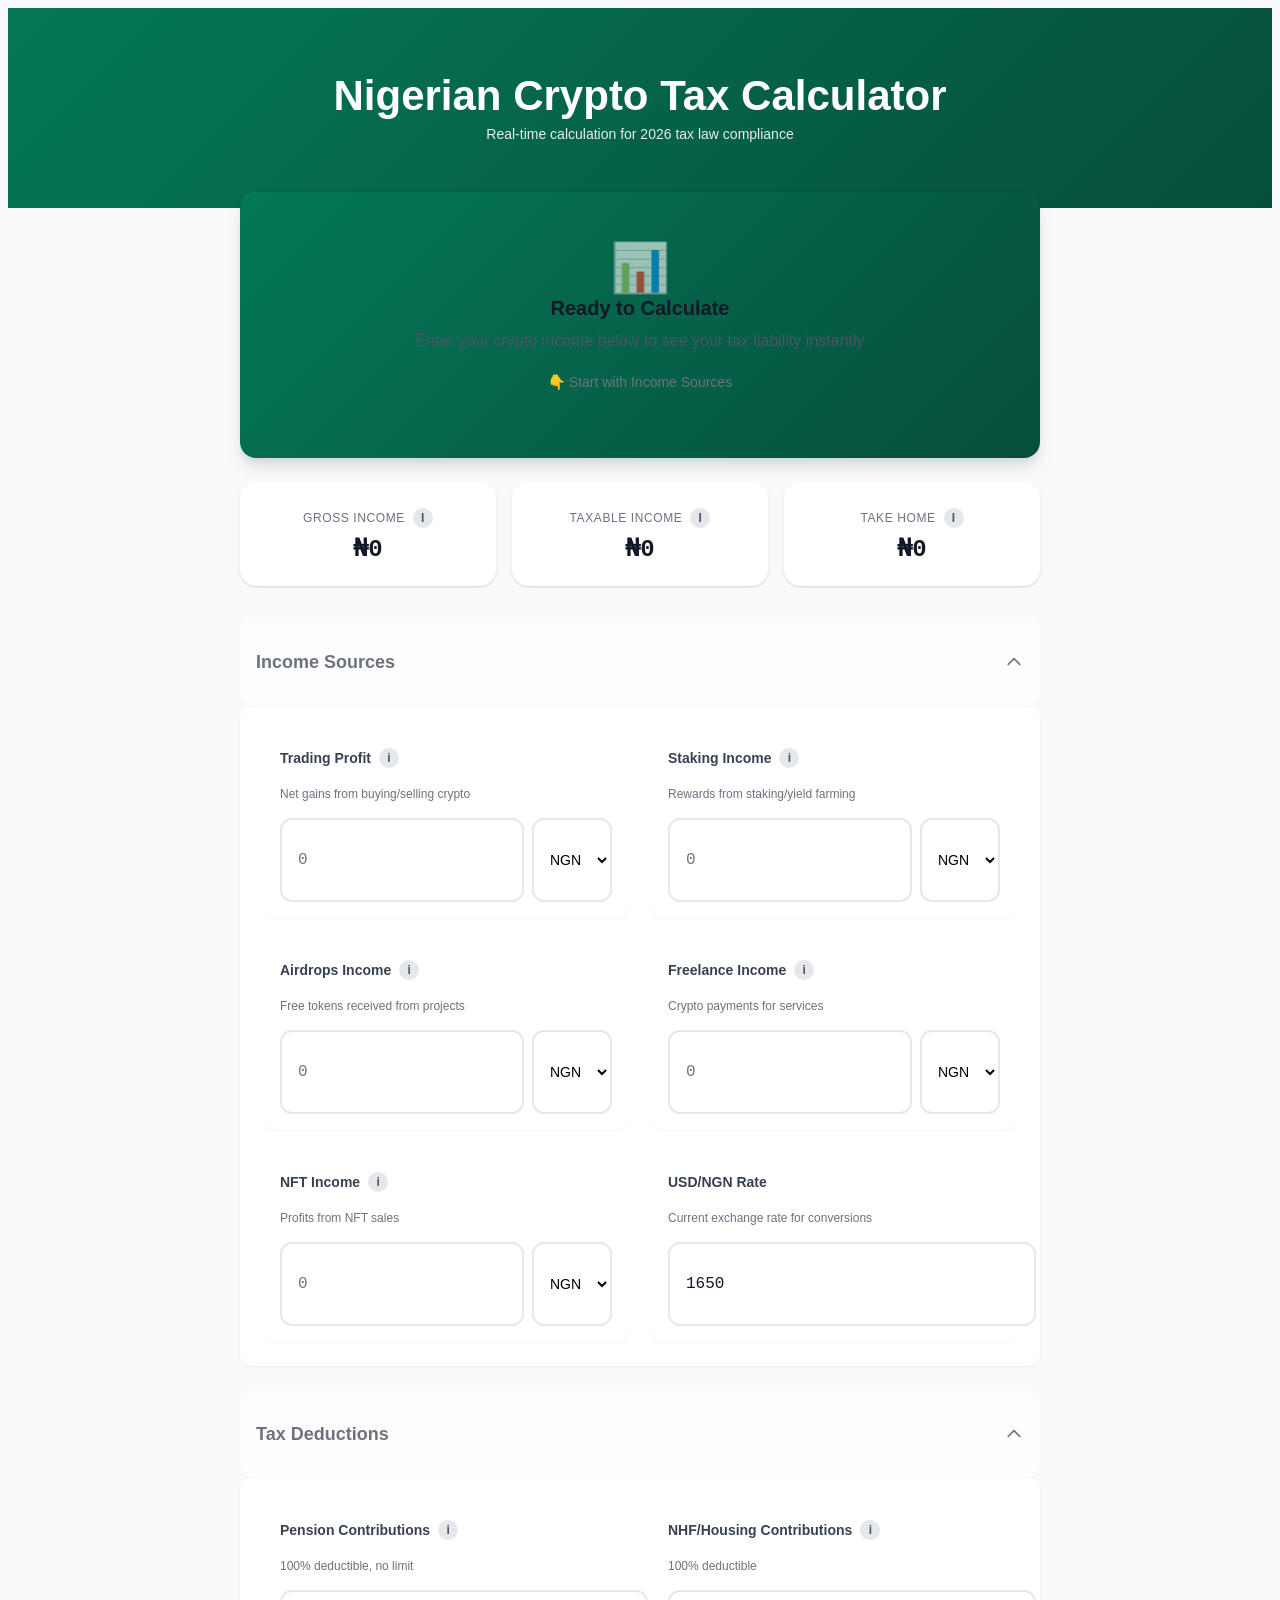
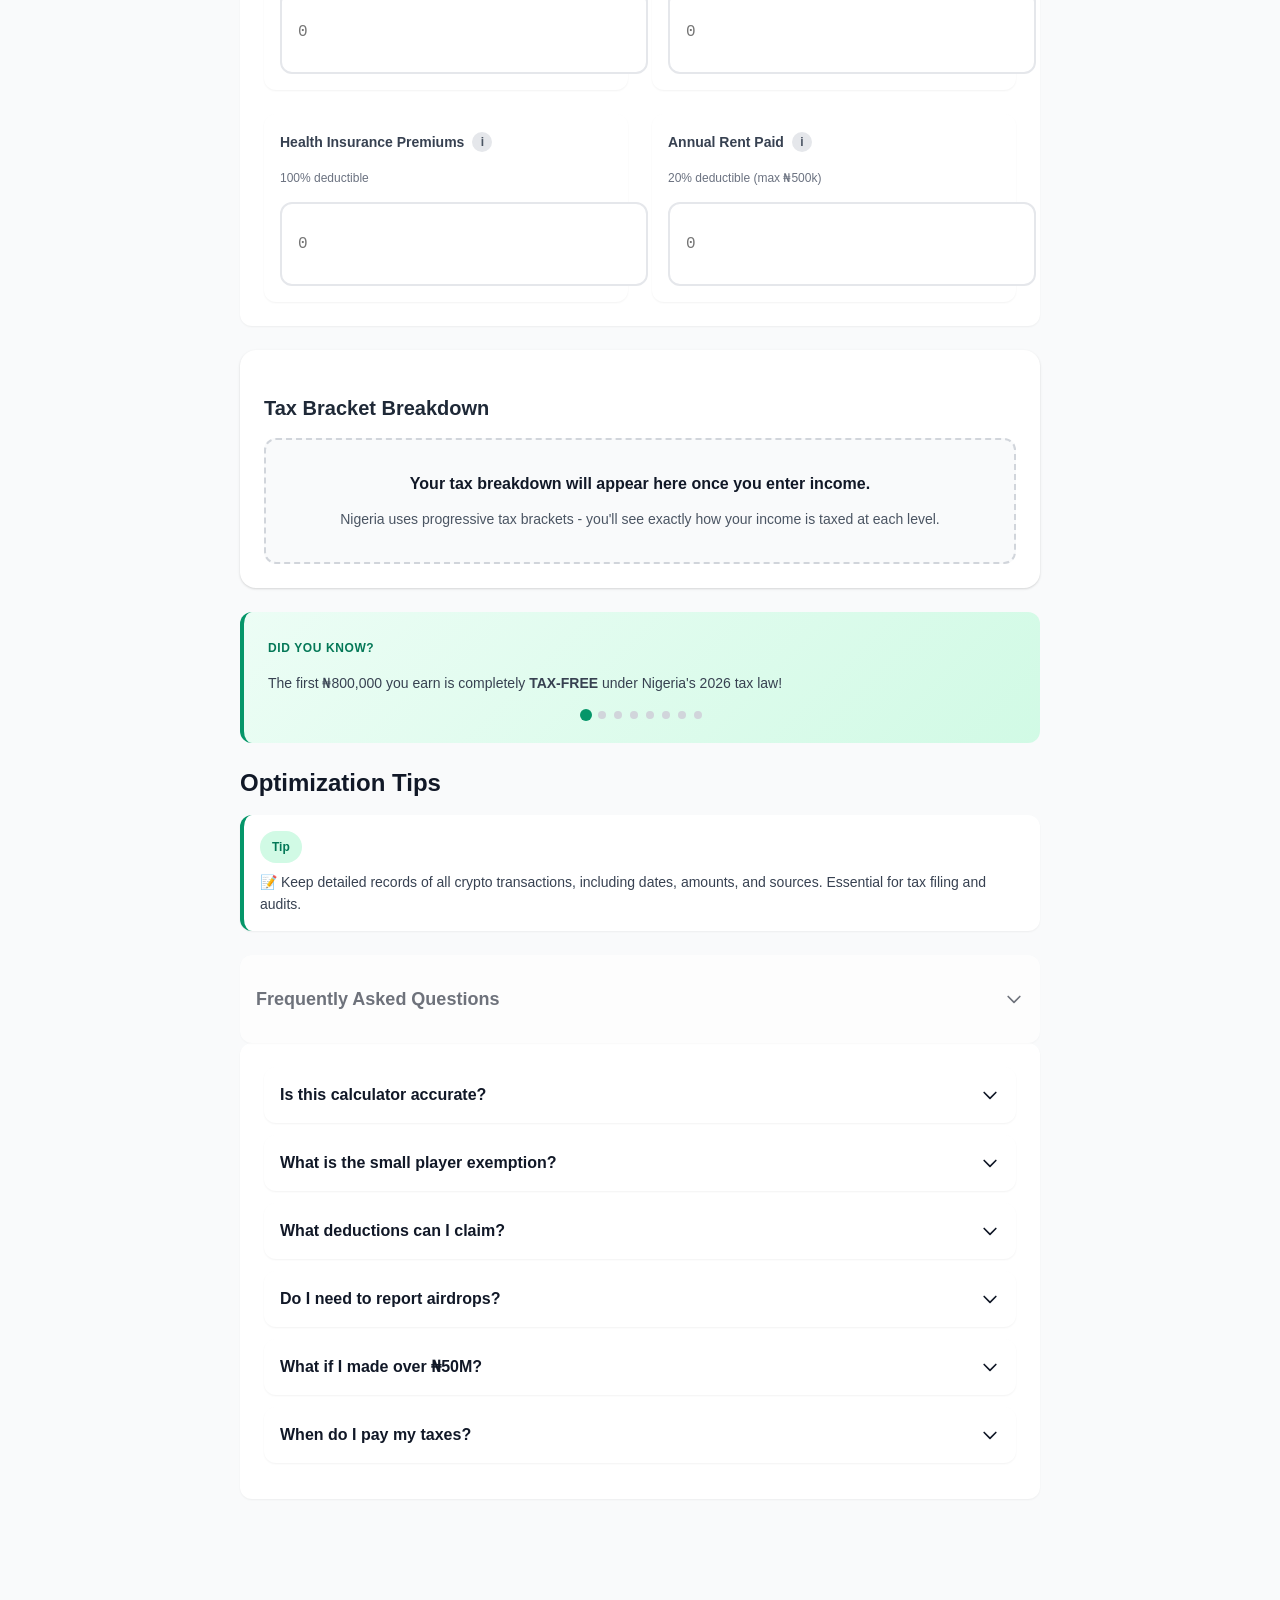
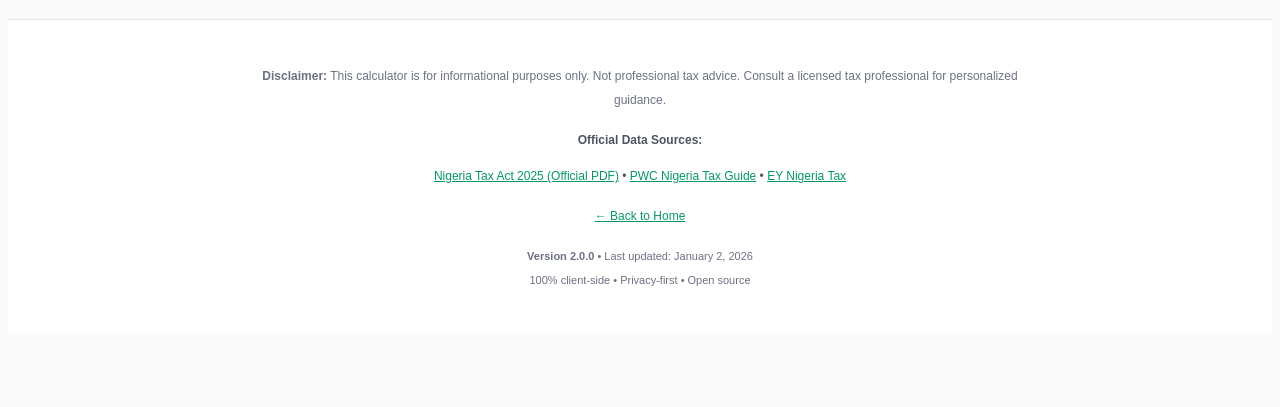
==== commit f761d74c: "Design system updates and calculator enhancements - Updated design system documentation - Enhanced c" ====
--- a/calculator.html
+++ b/calculator.html
@@ -822,14 +822,29 @@
         <!-- Main Content -->
         <main class="calculator-content">
             <!-- Hero Metric Card (Results-First) -->
-            <div class="hero-metric slide-in">
-                <div class="hero-metric-label">
-                    Total Tax Owed
-                    <span class="tooltip-trigger tooltip-trigger-light ml-2" onclick="event.stopPropagation(); toggleTooltip(event, 'taxOwed')">i</span>
-                </div>
-                <div class="hero-metric-value" id="heroTaxValue">₦0</div>
-                <div class="badge badge-live mt-4">
-                    <span>Live Updates</span>
+            <div class="hero-metric slide-in" id="heroMetricCard">
+                <!-- Empty State -->
+                <div id="heroEmptyState" class="empty-state">
+                    <div class="empty-state-icon">📊</div>
+                    <div class="empty-state-title">Ready to Calculate</div>
+                    <div class="empty-state-text">
+                        Enter your crypto income below to see your tax liability instantly
+                    </div>
+                    <div class="empty-state-hint">
+                        👇 Start with Income Sources
+                    </div>
+                </div>
+
+                <!-- Result Content (hidden initially) -->
+                <div id="heroResultContent" class="result-content" style="display: none;">
+                    <div class="hero-metric-label">
+                        Total Tax Owed
+                        <span class="tooltip-trigger tooltip-trigger-light ml-2" onclick="event.stopPropagation(); toggleTooltip(event, 'taxOwed')">i</span>
+                    </div>
+                    <div class="hero-metric-value" id="heroTaxValue">₦0</div>
+                    <div class="badge badge-live mt-4">
+                        <span>Live Updates</span>
+                    </div>
                 </div>
             </div>
 
@@ -905,8 +920,9 @@
                                        class="input input-mono"
                                        id="tradingProfit"
                                        placeholder="0"
-                                       oninput="calculateTaxLive()">
-                                <select class="currency-select" id="tradingCurrency" onchange="calculateTaxLive()">
+                                       oninput="calculateTaxLiveDebounced()"
+                                       onblur="validateNumericInput(this)">
+                                <select class="currency-select" id="tradingCurrency" onchange="calculateTaxLiveDebounced()">
                                     <option value="NGN">NGN</option>
                                     <option value="USD">USD</option>
                                 </select>
@@ -928,8 +944,9 @@
                                        class="input input-mono"
                                        id="stakingIncome"
                                        placeholder="0"
-                                       oninput="calculateTaxLive()">
-                                <select class="currency-select" id="stakingCurrency" onchange="calculateTaxLive()">
+                                       oninput="calculateTaxLiveDebounced()"
+                                       onblur="validateNumericInput(this)">
+                                <select class="currency-select" id="stakingCurrency" onchange="calculateTaxLiveDebounced()">
                                     <option value="NGN">NGN</option>
                                     <option value="USD">USD</option>
                                 </select>
@@ -951,8 +968,8 @@
                                        class="input input-mono"
                                        id="airdropsIncome"
                                        placeholder="0"
-                                       oninput="calculateTaxLive()">
-                                <select class="currency-select" id="airdropsCurrency" onchange="calculateTaxLive()">
+                                       oninput="calculateTaxLiveDebounced()">
+                                <select class="currency-select" id="airdropsCurrency" onchange="calculateTaxLiveDebounced()">
                                     <option value="NGN">NGN</option>
                                     <option value="USD">USD</option>
                                 </select>
@@ -974,8 +991,8 @@
                                        class="input input-mono"
                                        id="freelanceIncome"
                                        placeholder="0"
-                                       oninput="calculateTaxLive()">
-                                <select class="currency-select" id="freelanceCurrency" onchange="calculateTaxLive()">
+                                       oninput="calculateTaxLiveDebounced()">
+                                <select class="currency-select" id="freelanceCurrency" onchange="calculateTaxLiveDebounced()">
                                     <option value="NGN">NGN</option>
                                     <option value="USD">USD</option>
                                 </select>
@@ -997,8 +1014,8 @@
                                        class="input input-mono"
                                        id="nftIncome"
                                        placeholder="0"
-                                       oninput="calculateTaxLive()">
-                                <select class="currency-select" id="nftCurrency" onchange="calculateTaxLive()">
+                                       oninput="calculateTaxLiveDebounced()">
+                                <select class="currency-select" id="nftCurrency" onchange="calculateTaxLiveDebounced()">
                                     <option value="NGN">NGN</option>
                                     <option value="USD">USD</option>
                                 </select>
@@ -1017,7 +1034,7 @@
                                    id="exchangeRate"
                                    value="1650"
                                    placeholder="1650"
-                                   oninput="calculateTaxLive()">
+                                   oninput="calculateTaxLiveDebounced()">
                         </div>
                     </div>
                 </div>
@@ -1044,7 +1061,7 @@
                                    class="input input-mono"
                                    id="pensionDeduction"
                                    placeholder="0"
-                                   oninput="calculateTaxLive()">
+                                   oninput="calculateTaxLiveDebounced()">
                         </div>
 
                         <!-- Housing Deduction -->
@@ -1058,7 +1075,7 @@
                                    class="input input-mono"
                                    id="housingDeduction"
                                    placeholder="0"
-                                   oninput="calculateTaxLive()">
+                                   oninput="calculateTaxLiveDebounced()">
                         </div>
 
                         <!-- Health Deduction -->
@@ -1072,7 +1089,7 @@
                                    class="input input-mono"
                                    id="healthDeduction"
                                    placeholder="0"
-                                   oninput="calculateTaxLive()">
+                                   oninput="calculateTaxLiveDebounced()">
                         </div>
 
                         <!-- Rent Paid -->
@@ -1086,7 +1103,7 @@
                                    class="input input-mono"
                                    id="rentPaid"
                                    placeholder="0"
-                                   oninput="calculateTaxLive()">
+                                   oninput="calculateTaxLiveDebounced()">
                         </div>
                     </div>
                 </div>
--- a/css/design-system.css
+++ b/css/design-system.css
@@ -0,0 +1,1091 @@
+/*
+ * Nigerian Crypto Tax Calculator - Design System
+ * Version: 1.0.0
+ * Quality Bar: Stripe/Linear/Vercel level (9.5/10)
+ * Last Updated: 2026-01-02
+ */
+
+/* ============================================
+   1. CSS CUSTOM PROPERTIES (DESIGN TOKENS)
+   ============================================ */
+
+:root {
+  /* ===== Colors: Primary Brand (Nigerian Green) ===== */
+  --green-50: #ecfdf5;
+  --green-100: #d1fae5;
+  --green-200: #a7f3d0;
+  --green-500: #10b981;
+  --green-600: #059669;
+  --green-700: #047857;
+  --green-900: #064e3b;
+
+  /* ===== Colors: Neutrals (Gray Scale) ===== */
+  --gray-50: #f9fafb;
+  --gray-100: #f3f4f6;
+  --gray-200: #e5e7eb;
+  --gray-300: #d1d5db;
+  --gray-500: #6b7280;
+  --gray-600: #4b5563;
+  --gray-700: #374151;
+  --gray-800: #1f2937;
+  --gray-900: #111827;
+
+  /* ===== Colors: Semantic ===== */
+  --success: var(--green-500);
+  --warning: #f59e0b;
+  --error: #ef4444;
+  --info: #3b82f6;
+
+  /* ===== Typography: Font Families ===== */
+  --font-ui: 'Inter', -apple-system, BlinkMacSystemFont, 'Segoe UI', 'Roboto', sans-serif;
+  --font-mono: 'SF Mono', Monaco, 'Cascadia Code', 'Roboto Mono', Consolas, 'Courier New', monospace;
+
+  /* ===== Typography: Font Sizes (Mobile-first) ===== */
+  --text-xs: 12px;
+  --text-sm: 14px;
+  --text-base: 16px;
+  --text-lg: 18px;
+  --text-xl: 20px;
+  --text-2xl: 24px;
+  --text-3xl: 30px;
+  --text-4xl: 36px;
+  --text-5xl: 48px;
+
+  /* ===== Typography: Line Heights ===== */
+  --line-xs: 16px;
+  --line-sm: 20px;
+  --line-base: 24px;
+  --line-lg: 28px;
+  --line-xl: 28px;
+  --line-2xl: 32px;
+  --line-3xl: 36px;
+  --line-4xl: 40px;
+  --line-5xl: 1;
+
+  /* ===== Typography: Font Weights ===== */
+  --weight-normal: 400;
+  --weight-medium: 500;
+  --weight-semibold: 600;
+  --weight-bold: 700;
+
+  /* ===== Spacing (4px base unit) ===== */
+  --space-1: 4px;
+  --space-2: 8px;
+  --space-3: 12px;
+  --space-4: 16px;
+  --space-6: 24px;
+  --space-8: 32px;
+  --space-12: 48px;
+  --space-16: 64px;
+  --space-20: 80px;
+
+  /* ===== Border Radius ===== */
+  --radius-sm: 8px;
+  --radius-md: 12px;
+  --radius-lg: 16px;
+  --radius-full: 9999px;
+
+  /* ===== Shadows ===== */
+  --shadow-sm: 0 1px 2px rgba(0, 0, 0, 0.05);
+  --shadow-md: 0 1px 3px rgba(0, 0, 0, 0.1), 0 1px 2px rgba(0, 0, 0, 0.06);
+  --shadow-lg: 0 4px 6px rgba(0, 0, 0, 0.1), 0 2px 4px rgba(0, 0, 0, 0.06);
+  --shadow-xl: 0 10px 15px rgba(0, 0, 0, 0.1), 0 4px 6px rgba(0, 0, 0, 0.05);
+  --shadow-green: 0 4px 12px rgba(5, 150, 105, 0.3);
+
+  /* ===== Transitions ===== */
+  --transition-fast: 0.15s ease;
+  --transition-base: 0.2s ease;
+  --transition-slow: 0.3s ease;
+  --transition-smooth: cubic-bezier(0.4, 0, 0.2, 1);
+
+  /* ===== Z-index Layers ===== */
+  --z-base: 1;
+  --z-dropdown: 10;
+  --z-sticky: 20;
+  --z-fixed: 30;
+  --z-modal: 40;
+  --z-tooltip: 50;
+}
+
+/* ===== Desktop Adjustments (Typography) ===== */
+@media (min-width: 768px) {
+  :root {
+    --text-5xl: 56px;
+    --text-4xl: 42px;
+    --text-3xl: 36px;
+  }
+}
+
+/* ============================================
+   2. TYPOGRAPHY SYSTEM
+   ============================================ */
+
+body {
+  font-family: var(--font-ui);
+  font-size: var(--text-base);
+  line-height: var(--line-base);
+  color: var(--gray-900);
+  background-color: var(--gray-50);
+  -webkit-font-smoothing: antialiased;
+  -moz-osx-font-smoothing: grayscale;
+}
+
+.display {
+  font-size: var(--text-5xl);
+  line-height: var(--line-5xl);
+  font-weight: var(--weight-bold);
+  color: var(--gray-900);
+  letter-spacing: -0.02em;
+}
+
+.heading-1 {
+  font-size: var(--text-4xl);
+  line-height: var(--line-4xl);
+  font-weight: var(--weight-bold);
+  color: var(--gray-900);
+}
+
+.heading-2 {
+  font-size: var(--text-2xl);
+  line-height: var(--line-2xl);
+  font-weight: var(--weight-semibold);
+  color: var(--gray-900);
+}
+
+.heading-3 {
+  font-size: var(--text-xl);
+  line-height: var(--line-xl);
+  font-weight: var(--weight-semibold);
+  color: var(--gray-800);
+}
+
+.body {
+  font-size: var(--text-base);
+  line-height: var(--line-base);
+  font-weight: var(--weight-normal);
+  color: var(--gray-600);
+}
+
+.body-sm {
+  font-size: var(--text-sm);
+  line-height: var(--line-sm);
+  font-weight: var(--weight-normal);
+  color: var(--gray-500);
+}
+
+.mono {
+  font-family: var(--font-mono);
+  font-variant-numeric: tabular-nums;
+}
+
+.result-number {
+  font-size: var(--text-4xl);
+  line-height: var(--line-4xl);
+  font-weight: var(--weight-bold);
+  font-family: var(--font-mono);
+  font-variant-numeric: tabular-nums;
+}
+
+/* ============================================
+   3. COMPONENT LIBRARY
+   ============================================ */
+
+/* ===== Buttons ===== */
+.btn {
+  display: inline-flex;
+  align-items: center;
+  justify-content: center;
+  padding: var(--space-4) var(--space-8);
+  font-size: var(--text-base);
+  font-weight: var(--weight-semibold);
+  font-family: var(--font-ui);
+  line-height: 1;
+  border: none;
+  border-radius: var(--radius-md);
+  cursor: pointer;
+  transition: all var(--transition-base);
+  text-decoration: none;
+  min-height: 44px;
+  white-space: nowrap;
+}
+
+.btn:focus {
+  outline: none;
+  box-shadow: 0 0 0 3px rgba(16, 185, 129, 0.2);
+}
+
+.btn:disabled {
+  opacity: 0.5;
+  cursor: not-allowed;
+}
+
+.btn-primary {
+  background-color: var(--green-700);
+  color: white;
+}
+
+.btn-primary:hover:not(:disabled) {
+  background-color: var(--green-900);
+  box-shadow: var(--shadow-green);
+  transform: translateY(-1px);
+}
+
+.btn-primary:active:not(:disabled) {
+  transform: translateY(0);
+}
+
+.btn-secondary {
+  background-color: white;
+  color: var(--green-600);
+  border: 2px solid var(--green-600);
+}
+
+.btn-secondary:hover:not(:disabled) {
+  background-color: var(--green-50);
+}
+
+.btn-lg {
+  padding: var(--space-6) var(--space-12);
+  font-size: var(--text-lg);
+  min-height: 56px;
+}
+
+.btn-sm {
+  padding: var(--space-3) var(--space-6);
+  font-size: var(--text-sm);
+  min-height: 36px;
+}
+
+/* ===== Inputs ===== */
+.input {
+  width: 100%;
+  padding: var(--space-4);
+  font-size: var(--text-base);
+  font-family: var(--font-ui);
+  color: var(--gray-900);
+  background-color: white;
+  border: 2px solid var(--gray-200);
+  border-radius: var(--radius-md);
+  transition: all var(--transition-base);
+  min-height: 48px;
+}
+
+.input:focus {
+  outline: none;
+  border-color: var(--green-500);
+  box-shadow: 0 0 0 3px rgba(16, 185, 129, 0.3);
+}
+
+.input:disabled {
+  background-color: var(--gray-100);
+  cursor: not-allowed;
+}
+
+.input-mono {
+  font-family: var(--font-mono);
+  font-variant-numeric: tabular-nums;
+}
+
+.input-with-prefix {
+  padding-left: 36px;
+}
+
+.input-error {
+  border-color: var(--error);
+}
+
+.input-error:focus {
+  border-color: var(--error);
+  box-shadow: 0 0 0 3px rgba(239, 68, 68, 0.1);
+}
+
+/* ===== Cards ===== */
+.card {
+  background-color: white;
+  border-radius: var(--radius-lg);
+  padding: var(--space-8);
+}
+
+.card-elevated {
+  box-shadow: var(--shadow-md);
+}
+
+.card-outlined {
+  border: 1px solid var(--gray-200);
+}
+
+.card-highlighted {
+  border-left: 4px solid var(--green-600);
+  background: linear-gradient(135deg, var(--green-50) 0%, white 100%);
+}
+
+.card-hover {
+  transition: all var(--transition-base);
+}
+
+.card-hover:hover {
+  box-shadow: var(--shadow-lg);
+  transform: translateY(-2px);
+}
+
+/* ===== Badges ===== */
+.badge {
+  display: inline-flex;
+  align-items: center;
+  padding: var(--space-2) var(--space-4);
+  font-size: var(--text-xs);
+  font-weight: var(--weight-medium);
+  border-radius: var(--radius-full);
+  text-transform: uppercase;
+  letter-spacing: 0.05em;
+}
+
+.badge-success {
+  background-color: var(--green-50);
+  color: var(--green-700);
+  border: 1px solid var(--green-200);
+}
+
+.badge-info {
+  background-color: #eff6ff;
+  color: #1e40af;
+  border: 1px solid #bfdbfe;
+}
+
+.badge-warning {
+  background-color: #fef3c7;
+  color: #92400e;
+  border: 1px solid #fde68a;
+}
+
+.badge-error {
+  background-color: #fee2e2;
+  color: #991b1b;
+  border: 1px solid #fecaca;
+}
+
+.badge-live {
+  position: relative;
+  padding-left: var(--space-6);
+}
+
+.badge-live::before {
+  content: '';
+  position: absolute;
+  left: var(--space-3);
+  width: 8px;
+  height: 8px;
+  background-color: var(--green-500);
+  border-radius: 50%;
+  animation: pulse 2s cubic-bezier(0.4, 0, 0.6, 1) infinite;
+}
+
+/* ===== Progress Bars ===== */
+.progress-bar-track {
+  width: 100%;
+  height: 8px;
+  background-color: var(--gray-200);
+  border-radius: var(--radius-full);
+  overflow: hidden;
+}
+
+.progress-bar-fill {
+  height: 100%;
+  background-color: var(--green-500);
+  border-radius: var(--radius-full);
+  transition: width 1s var(--transition-smooth);
+}
+
+/* ===== Tooltips ===== */
+.tooltip-trigger {
+  position: relative;
+  display: inline-flex;
+  align-items: center;
+  justify-content: center;
+  width: 20px;
+  height: 20px;
+  border-radius: 50%;
+  background-color: var(--gray-200);
+  color: var(--gray-600);
+  font-size: var(--text-xs);
+  font-weight: var(--weight-semibold);
+  cursor: help;
+  transition: all var(--transition-fast);
+}
+
+.tooltip-trigger:hover {
+  background-color: var(--green-700);
+  color: white;
+}
+
+.tooltip-content {
+  position: absolute;
+  z-index: var(--z-tooltip);
+  max-width: 320px;
+  padding: var(--space-4);
+  background-color: white;
+  border: 2px solid var(--green-600);
+  border-radius: var(--radius-md);
+  box-shadow: var(--shadow-xl);
+  opacity: 0;
+  visibility: hidden;
+  transition: all var(--transition-base);
+  transform: translateY(-8px);
+}
+
+.tooltip-trigger:hover .tooltip-content {
+  opacity: 1;
+  visibility: visible;
+  transform: translateY(0);
+}
+
+.tooltip-header {
+  font-size: var(--text-sm);
+  font-weight: var(--weight-semibold);
+  color: var(--gray-900);
+  margin-bottom: var(--space-2);
+}
+
+.tooltip-body {
+  font-size: var(--text-sm);
+  color: var(--gray-600);
+  margin-bottom: var(--space-2);
+}
+
+.tooltip-example {
+  font-size: var(--text-xs);
+  font-family: var(--font-mono);
+  color: var(--gray-700);
+  background-color: var(--gray-50);
+  padding: var(--space-2);
+  border-radius: var(--radius-sm);
+}
+
+/* ===== Accordion ===== */
+.accordion-header {
+  display: flex;
+  align-items: center;
+  justify-content: space-between;
+  width: 100%;
+  min-height: 56px;
+  padding: var(--space-4);
+  font-size: var(--text-lg);
+  font-weight: var(--weight-semibold);
+  color: var(--gray-900);
+  background-color: white;
+  border: 1px solid var(--gray-200);
+  border-radius: var(--radius-md);
+  cursor: pointer;
+  transition: all var(--transition-base);
+}
+
+.accordion-header:hover {
+  border-color: var(--green-500);
+  background-color: var(--green-50);
+}
+
+.accordion-icon {
+  width: 20px;
+  height: 20px;
+  transition: transform var(--transition-base);
+}
+
+.accordion-header[aria-expanded="true"] .accordion-icon {
+  transform: rotate(180deg);
+}
+
+.accordion-content {
+  max-height: 0;
+  overflow: hidden;
+  transition: max-height var(--transition-slow) ease-out;
+}
+
+.accordion-content[aria-hidden="false"] {
+  max-height: 1000px;
+  padding-top: var(--space-4);
+}
+
+/* ============================================
+   4. ANIMATIONS
+   ============================================ */
+
+@keyframes countUp {
+  from {
+    opacity: 0;
+    transform: translateY(20px);
+  }
+  to {
+    opacity: 1;
+    transform: translateY(0);
+  }
+}
+
+@keyframes slideIn {
+  from {
+    opacity: 0;
+    transform: translateY(30px);
+  }
+  to {
+    opacity: 1;
+    transform: translateY(0);
+  }
+}
+
+@keyframes fadeIn {
+  from {
+    opacity: 0;
+  }
+  to {
+    opacity: 1;
+  }
+}
+
+@keyframes pulse {
+  0%, 100% {
+    opacity: 1;
+  }
+  50% {
+    opacity: 0.5;
+  }
+}
+
+.count-up {
+  animation: countUp 0.6s var(--transition-smooth);
+}
+
+.slide-in {
+  animation: slideIn 0.5s var(--transition-smooth) forwards;
+}
+
+.fade-in {
+  animation: fadeIn 0.3s var(--transition-smooth);
+}
+
+/* ============================================
+   LOADING STATES & SKELETONS
+   ============================================ */
+
+/* Skeleton Screen Shimmer */
+.skeleton {
+  background: linear-gradient(
+    90deg,
+    var(--gray-200) 0%,
+    var(--gray-100) 50%,
+    var(--gray-200) 100%
+  );
+  background-size: 200% 100%;
+  animation: shimmer 1.5s infinite;
+  border-radius: var(--radius-md);
+  position: relative;
+  overflow: hidden;
+}
+
+@keyframes shimmer {
+  0% { background-position: 200% 0; }
+  100% { background-position: -200% 0; }
+}
+
+.skeleton-hero {
+  height: 180px;
+  margin-bottom: var(--space-6);
+}
+
+.skeleton-stat {
+  height: 120px;
+}
+
+.skeleton-text {
+  height: 16px;
+  margin-bottom: var(--space-2);
+  border-radius: var(--radius-sm);
+}
+
+.skeleton-text-lg {
+  height: 24px;
+  margin-bottom: var(--space-3);
+  border-radius: var(--radius-sm);
+}
+
+/* Calculating Indicator */
+.calculating {
+  opacity: 0.6;
+  position: relative;
+  pointer-events: none;
+}
+
+.calculating::after {
+  content: '';
+  position: absolute;
+  right: -30px;
+  top: 50%;
+  transform: translateY(-50%);
+  width: 16px;
+  height: 16px;
+  border: 2px solid white;
+  border-top-color: transparent;
+  border-radius: 50%;
+  animation: spin 0.6s linear infinite;
+}
+
+@keyframes spin {
+  to { transform: translateY(-50%) rotate(360deg); }
+}
+
+/* Loading Spinner Component */
+.loading-spinner {
+  width: 20px;
+  height: 20px;
+  border: 2px solid var(--gray-300);
+  border-top-color: var(--green-600);
+  border-radius: 50%;
+  animation: spin-center 0.6s linear infinite;
+}
+
+@keyframes spin-center {
+  to { transform: rotate(360deg); }
+}
+
+.loading-spinner-lg {
+  width: 32px;
+  height: 32px;
+  border-width: 3px;
+}
+
+/* Progressive Bracket Rendering */
+.bracket-bar-container {
+  opacity: 0;
+  animation: slideInLeft 0.4s ease-out forwards;
+}
+
+.bracket-bar-container:nth-child(1) { animation-delay: 0.1s; }
+.bracket-bar-container:nth-child(2) { animation-delay: 0.2s; }
+.bracket-bar-container:nth-child(3) { animation-delay: 0.3s; }
+.bracket-bar-container:nth-child(4) { animation-delay: 0.4s; }
+.bracket-bar-container:nth-child(5) { animation-delay: 0.5s; }
+.bracket-bar-container:nth-child(6) { animation-delay: 0.6s; }
+
+@keyframes slideInLeft {
+  from {
+    opacity: 0;
+    transform: translateX(-20px);
+  }
+  to {
+    opacity: 1;
+    transform: translateX(0);
+  }
+}
+
+/* ============================================
+   EMPTY STATES
+   ============================================ */
+
+.empty-state {
+  text-align: center;
+  padding: var(--space-8) var(--space-4);
+  max-width: 500px;
+  margin: 0 auto;
+}
+
+.empty-state-icon {
+  font-size: 48px;
+  margin-bottom: var(--space-4);
+  opacity: 0.6;
+  display: inline-block;
+  animation: pulse 2s ease-in-out infinite;
+}
+
+.empty-state-title {
+  font-size: var(--text-xl);
+  font-weight: var(--weight-semibold);
+  color: var(--gray-900);
+  margin-bottom: var(--space-2);
+}
+
+.empty-state-text {
+  font-size: var(--text-base);
+  color: var(--gray-600);
+  line-height: 1.6;
+  margin-bottom: var(--space-4);
+}
+
+.empty-state-hint {
+  font-size: var(--text-sm);
+  color: var(--gray-500);
+  animation: bounce 2s infinite;
+}
+
+@keyframes bounce {
+  0%, 100% { transform: translateY(0); }
+  50% { transform: translateY(-10px); }
+}
+
+/* Empty state for bracket visualizer */
+.bracket-empty-state {
+  padding: var(--space-8);
+  text-align: center;
+  background: var(--gray-50);
+  border-radius: var(--radius-md);
+  border: 2px dashed var(--gray-300);
+}
+
+.bracket-empty-state p {
+  margin: 0;
+}
+
+.bracket-empty-state p:first-child {
+  margin-bottom: var(--space-3);
+}
+
+/* Hide/show empty states based on data */
+.has-data .empty-state {
+  display: none;
+}
+
+.no-data .result-content {
+  display: none;
+}
+
+/* ============================================
+   ERROR STATES & VALIDATION
+   ============================================ */
+
+/* Input error states */
+.input-error {
+  border-color: var(--error) !important;
+  box-shadow: 0 0 0 3px rgba(239, 68, 68, 0.1) !important;
+}
+
+.input-error-msg {
+  color: var(--error);
+  font-size: var(--text-xs);
+  margin-top: var(--space-2);
+  display: flex;
+  align-items: center;
+  gap: var(--space-1);
+}
+
+.input-error-msg::before {
+  content: '⚠';
+  font-size: var(--text-sm);
+}
+
+/* Input warning states */
+.input-warning {
+  border-color: var(--warning) !important;
+  box-shadow: 0 0 0 3px rgba(245, 158, 11, 0.1) !important;
+}
+
+.input-warning-msg {
+  color: var(--warning);
+  font-size: var(--text-xs);
+  margin-top: var(--space-2);
+  display: flex;
+  align-items: center;
+  gap: var(--space-1);
+}
+
+.input-warning-msg::before {
+  content: 'ℹ';
+  font-size: var(--text-sm);
+}
+
+/* Notification system */
+.notification {
+  position: fixed;
+  top: var(--space-4);
+  right: var(--space-4);
+  max-width: 400px;
+  padding: var(--space-4);
+  background: white;
+  border-radius: var(--radius-md);
+  box-shadow: var(--shadow-xl);
+  z-index: var(--z-modal);
+  animation: slideInRight 0.3s ease-out;
+}
+
+.notification-error {
+  border-left: 4px solid var(--error);
+}
+
+.notification-warning {
+  border-left: 4px solid var(--warning);
+}
+
+.notification-success {
+  border-left: 4px solid var(--success);
+}
+
+.notification-title {
+  font-weight: 600;
+  font-size: var(--text-base);
+  margin-bottom: var(--space-2);
+  color: var(--gray-900);
+}
+
+.notification-message {
+  font-size: var(--text-sm);
+  color: var(--gray-600);
+  line-height: 1.5;
+}
+
+.notification-close {
+  position: absolute;
+  top: var(--space-2);
+  right: var(--space-2);
+  background: none;
+  border: none;
+  font-size: var(--text-lg);
+  color: var(--gray-400);
+  cursor: pointer;
+  padding: var(--space-1);
+  line-height: 1;
+}
+
+.notification-close:hover {
+  color: var(--gray-600);
+}
+
+@keyframes slideInRight {
+  from {
+    transform: translateX(100%);
+    opacity: 0;
+  }
+  to {
+    transform: translateX(0);
+    opacity: 1;
+  }
+}
+
+/* Screen reader only */
+.sr-only {
+  position: absolute;
+  width: 1px;
+  height: 1px;
+  padding: 0;
+  margin: -1px;
+  overflow: hidden;
+  clip: rect(0, 0, 0, 0);
+  white-space: nowrap;
+  border-width: 0;
+}
+
+/* ============================================
+   5. UTILITY CLASSES
+   ============================================ */
+
+/* ===== Spacing Utilities ===== */
+.mb-2 { margin-bottom: var(--space-2); }
+.mb-3 { margin-bottom: var(--space-3); }
+.mb-4 { margin-bottom: var(--space-4); }
+.mb-6 { margin-bottom: var(--space-6); }
+.mb-8 { margin-bottom: var(--space-8); }
+.mb-12 { margin-bottom: var(--space-12); }
+
+.mt-2 { margin-top: var(--space-2); }
+.mt-4 { margin-top: var(--space-4); }
+.mt-6 { margin-top: var(--space-6); }
+.mt-8 { margin-top: var(--space-8); }
+.mt-12 { margin-top: var(--space-12); }
+
+.p-4 { padding: var(--space-4); }
+.p-6 { padding: var(--space-6); }
+.p-8 { padding: var(--space-8); }
+
+.py-4 { padding-top: var(--space-4); padding-bottom: var(--space-4); }
+.py-6 { padding-top: var(--space-6); padding-bottom: var(--space-6); }
+.py-8 { padding-top: var(--space-8); padding-bottom: var(--space-8); }
+.py-12 { padding-top: var(--space-12); padding-bottom: var(--space-12); }
+.py-16 { padding-top: var(--space-16); padding-bottom: var(--space-16); }
+
+.px-4 { padding-left: var(--space-4); padding-right: var(--space-4); }
+.px-6 { padding-left: var(--space-6); padding-right: var(--space-6); }
+.px-8 { padding-left: var(--space-8); padding-right: var(--space-8); }
+
+/* ===== Text Utilities ===== */
+.text-center { text-align: center; }
+.text-left { text-align: left; }
+.text-right { text-align: right; }
+
+.text-uppercase { text-transform: uppercase; }
+.text-capitalize { text-transform: capitalize; }
+
+.letter-spacing-wide { letter-spacing: 0.05em; }
+
+/* ===== Color Utilities ===== */
+.text-gray-500 { color: var(--gray-500); }
+.text-gray-600 { color: var(--gray-600); }
+.text-gray-700 { color: var(--gray-700); }
+.text-gray-900 { color: var(--gray-900); }
+
+.text-green-500 { color: var(--green-500); }
+.text-green-600 { color: var(--green-600); }
+.text-green-700 { color: var(--green-700); }
+
+.bg-white { background-color: white; }
+.bg-gray-50 { background-color: var(--gray-50); }
+.bg-gray-100 { background-color: var(--gray-100); }
+.bg-green-50 { background-color: var(--green-50); }
+.bg-green-600 { background-color: var(--green-600); }
+.bg-green-700 { background-color: var(--green-700); }
+
+/* ===== Display Utilities ===== */
+.block { display: block; }
+.inline-block { display: inline-block; }
+.flex { display: flex; }
+.inline-flex { display: inline-flex; }
+.grid { display: grid; }
+
+.hidden { display: none; }
+
+/* ===== Flexbox Utilities ===== */
+.items-center { align-items: center; }
+.items-start { align-items: flex-start; }
+.items-end { align-items: flex-end; }
+
+.justify-center { justify-content: center; }
+.justify-between { justify-content: space-between; }
+.justify-start { justify-content: flex-start; }
+
+.flex-col { flex-direction: column; }
+.flex-row { flex-direction: row; }
+
+.gap-2 { gap: var(--space-2); }
+.gap-4 { gap: var(--space-4); }
+.gap-6 { gap: var(--space-6); }
+.gap-8 { gap: var(--space-8); }
+
+/* ===== Grid Utilities ===== */
+.grid-cols-1 { grid-template-columns: repeat(1, minmax(0, 1fr)); }
+.grid-cols-2 { grid-template-columns: repeat(2, minmax(0, 1fr)); }
+.grid-cols-3 { grid-template-columns: repeat(3, minmax(0, 1fr)); }
+
+/* ===== Width Utilities ===== */
+.w-full { width: 100%; }
+.max-w-4xl { max-width: 56rem; }
+.max-w-6xl { max-width: 72rem; }
+
+/* ===== Container ===== */
+.container {
+  width: 100%;
+  margin-left: auto;
+  margin-right: auto;
+  padding-left: var(--space-4);
+  padding-right: var(--space-4);
+}
+
+@media (min-width: 640px) {
+  .container {
+    max-width: 640px;
+  }
+}
+
+@media (min-width: 768px) {
+  .container {
+    max-width: 768px;
+    padding-left: var(--space-6);
+    padding-right: var(--space-6);
+  }
+}
+
+@media (min-width: 1024px) {
+  .container {
+    max-width: 1024px;
+  }
+}
+
+@media (min-width: 1280px) {
+  .container {
+    max-width: 1200px;
+  }
+}
+
+/* ============================================
+   6. RESPONSIVE UTILITIES
+   ============================================ */
+
+/* ===== Mobile (<640px) ===== */
+@media (max-width: 639px) {
+  .mobile-hidden {
+    display: none;
+  }
+}
+
+/* ===== Tablet (≥640px) ===== */
+@media (min-width: 640px) {
+  .tablet-grid-cols-2 {
+    grid-template-columns: repeat(2, minmax(0, 1fr));
+  }
+}
+
+/* ===== Desktop (≥768px) ===== */
+@media (min-width: 768px) {
+  .desktop-grid-cols-2 {
+    grid-template-columns: repeat(2, minmax(0, 1fr));
+  }
+
+  .desktop-grid-cols-3 {
+    grid-template-columns: repeat(3, minmax(0, 1fr));
+  }
+}
+
+/* ============================================
+   7. ACCESSIBILITY
+   ============================================ */
+
+/* Focus visible (keyboard navigation) */
+.focus-visible:focus {
+  outline: 3px solid var(--green-500);
+  outline-offset: 2px;
+}
+
+/* Screen reader only */
+.sr-only {
+  position: absolute;
+  width: 1px;
+  height: 1px;
+  padding: 0;
+  margin: -1px;
+  overflow: hidden;
+  clip: rect(0, 0, 0, 0);
+  white-space: nowrap;
+  border-width: 0;
+}
+
+/* Respect user preferences for reduced motion */
+@media (prefers-reduced-motion: reduce) {
+  *,
+  *::before,
+  *::after {
+    animation-duration: 0.01ms !important;
+    animation-iteration-count: 1 !important;
+    transition-duration: 0.01ms !important;
+  }
+}
+
+/* Utility classes to replace inline styles */
+.ml-2 {
+  margin-left: var(--space-2);
+}
+
+.text-legal {
+  font-size: 11px;
+}
+
+/* ============================================
+   8. PRINT STYLES
+   ============================================ */
+
+@media print {
+  body {
+    background-color: white;
+  }
+
+  .no-print {
+    display: none !important;
+  }
+
+  .card {
+    box-shadow: none;
+    border: 1px solid var(--gray-300);
+  }
+}
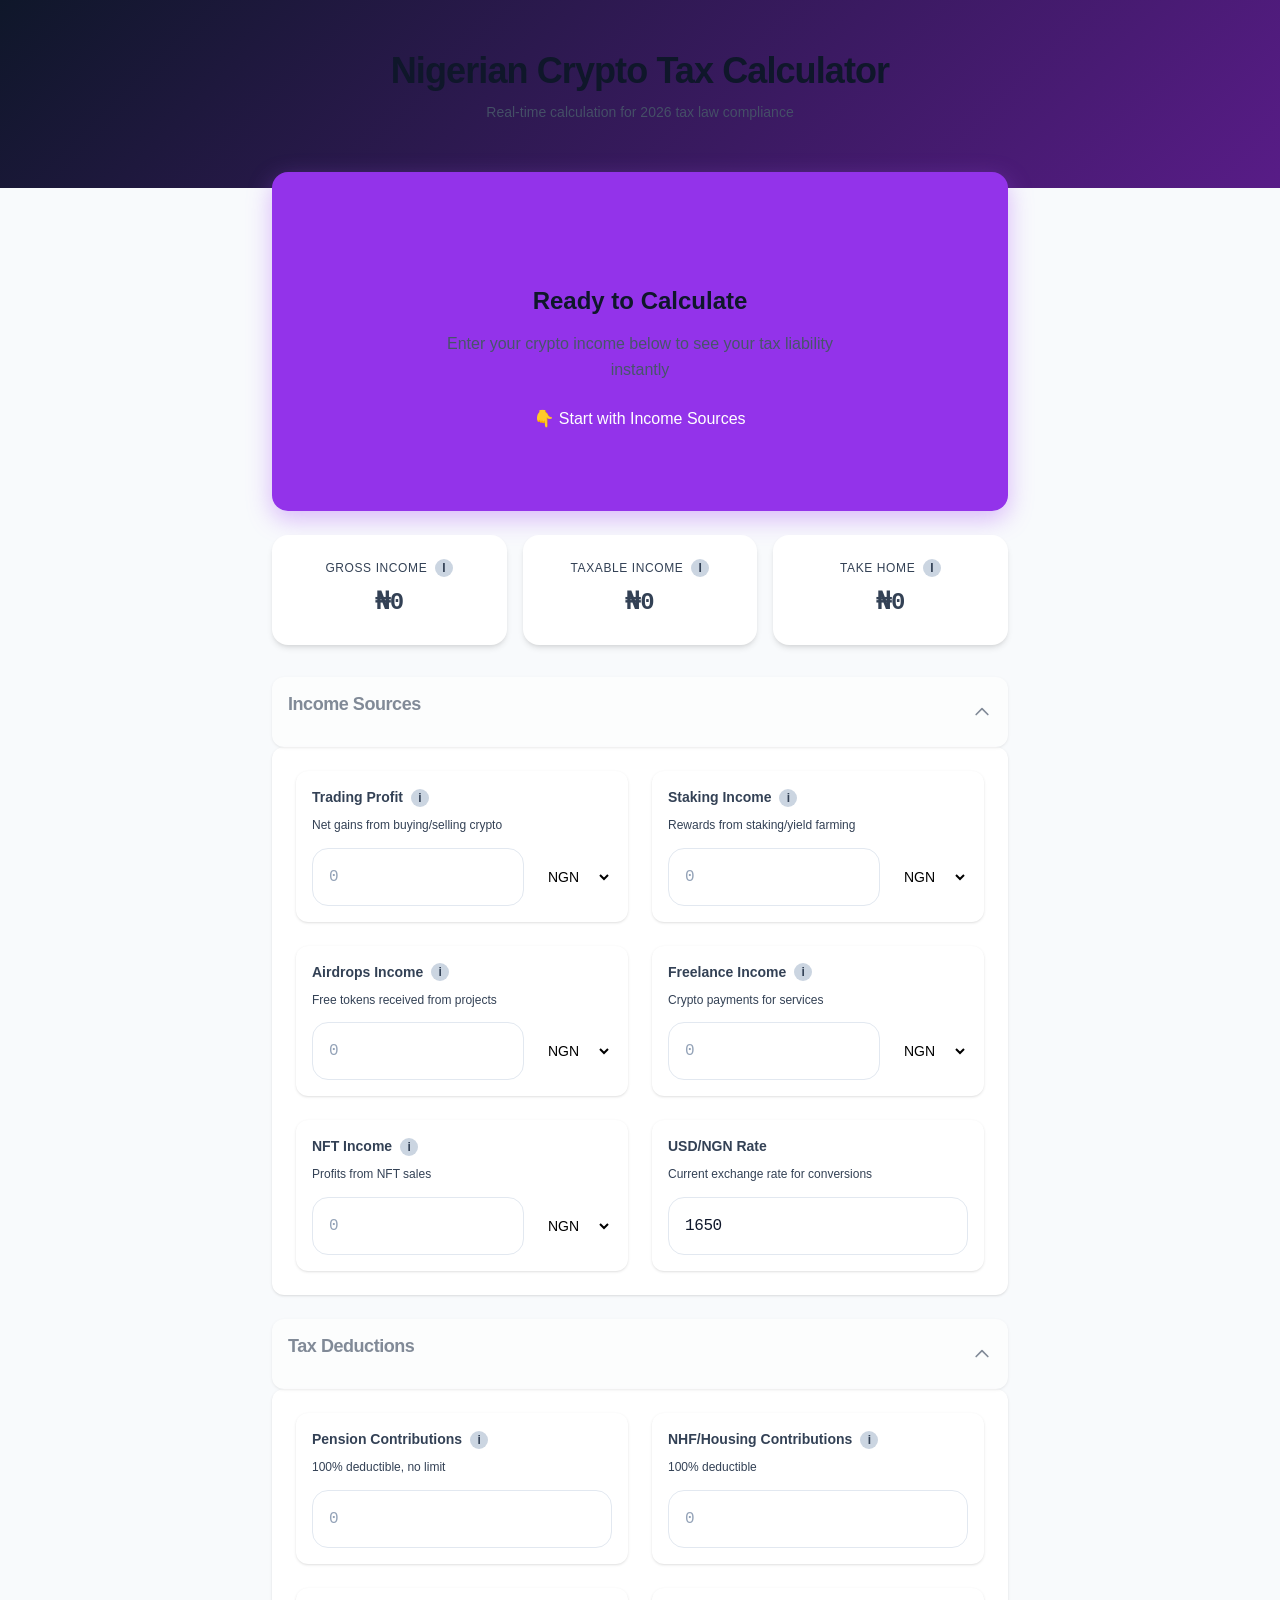
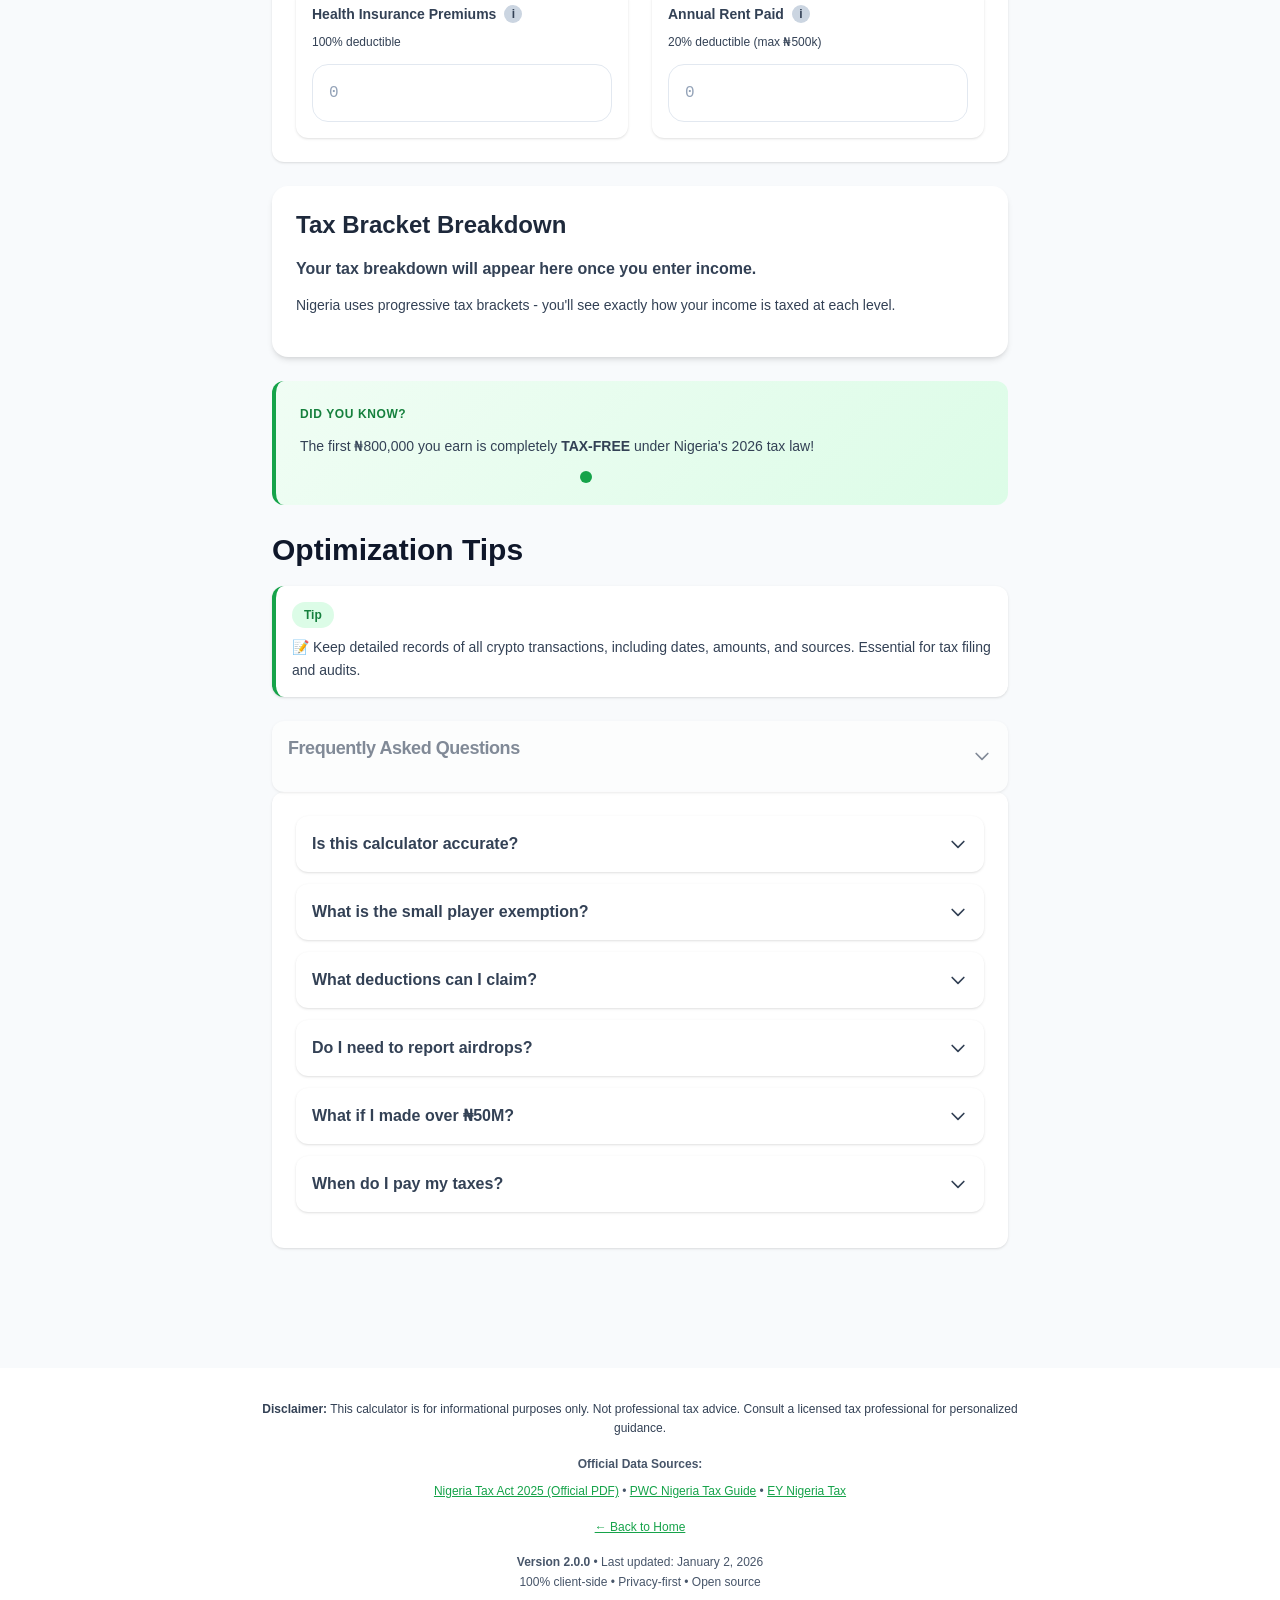
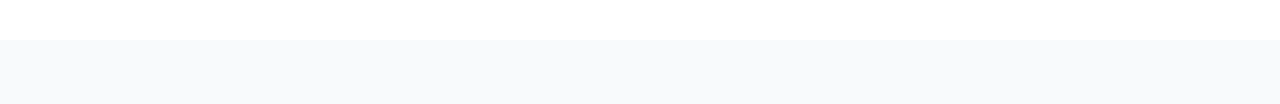
==== commit d32354b1: "v2.0.0 - Professional UI/UX Redesign (Stripe/Linear Quality) DESIGN SYSTEM v2.0 ✅ Navy + Purple + Gr" ====
--- a/calculator.html
+++ b/calculator.html
@@ -10,23 +10,23 @@
     <link rel="dns-prefetch" href="https://plausible.io">
     <link rel="preconnect" href="https://plausible.io" crossorigin>
 
-    <!-- Content Security Policy -->
+    <!-- Content Security Policy - Secure configuration -->
     <meta http-equiv="Content-Security-Policy"
           content="default-src 'self';
-                   script-src 'self' 'unsafe-inline' https://plausible.io;
+                   script-src 'self' https://plausible.io;
                    style-src 'self' 'unsafe-inline';
                    img-src 'self' data:;
-                   connect-src https://plausible.io;
+                   connect-src 'self' https://plausible.io;
                    font-src 'self';
                    frame-ancestors 'none';
                    base-uri 'self';
-                   form-action 'none';">
+                   form-action 'self';">
 
     <!-- Plausible Analytics - Privacy-friendly (no cookies, GDPR compliant) -->
-    <script defer data-domain="nigerian-crypto-tax-calc.netlify.app" src="https://plausible.io/js/script.js"></script>
-
-    <!-- Design System CSS -->
-    <link rel="stylesheet" href="/css/design-system.css">
+    <script defer data-domain="nigerian-crypto-tax-calc.pages.dev" src="https://plausible.io/js/script.js"></script>
+
+    <!-- Design System v2.0 CSS -->
+    <link rel="stylesheet" href="/css/design-system-v2.css">
 
     <style>
         /* Calculator-specific styles */
@@ -40,7 +40,7 @@
 
         /* Header */
         .calculator-header {
-            background: linear-gradient(135deg, var(--green-700) 0%, var(--green-900) 100%);
+            background: linear-gradient(135deg, var(--navy-900) 0%, var(--purple-900) 100%);
             color: white;
             padding: var(--space-8) var(--space-4);
             text-align: center;
@@ -82,14 +82,14 @@
 
         /* Hero metric card (results-first) */
         .hero-metric {
-            background: linear-gradient(135deg, var(--green-700) 0%, var(--green-900) 100%);
+            background: var(--purple-600);
             color: white;
             border-radius: var(--radius-lg);
             padding: var(--space-8);
             text-align: center;
             margin-top: calc(-1 * var(--space-12));
             margin-bottom: var(--space-6);
-            box-shadow: var(--shadow-xl);
+            box-shadow: var(--shadow-purple-lg);
         }
 
         .hero-metric-label {
@@ -825,7 +825,7 @@
             <div class="hero-metric slide-in" id="heroMetricCard">
                 <!-- Empty State -->
                 <div id="heroEmptyState" class="empty-state">
-                    <div class="empty-state-icon">📊</div>
+                    <div class="empty-state-icon"></div>
                     <div class="empty-state-title">Ready to Calculate</div>
                     <div class="empty-state-text">
                         Enter your crypto income below to see your tax liability instantly
@@ -839,7 +839,7 @@
                 <div id="heroResultContent" class="result-content" style="display: none;">
                     <div class="hero-metric-label">
                         Total Tax Owed
-                        <span class="tooltip-trigger tooltip-trigger-light ml-2" onclick="event.stopPropagation(); toggleTooltip(event, 'taxOwed')">i</span>
+                        <span class="tooltip-trigger tooltip-trigger-light ml-2" data-tooltip-id="taxOwed">i</span>
                     </div>
                     <div class="hero-metric-value" id="heroTaxValue">₦0</div>
                     <div class="badge badge-live mt-4">
@@ -853,21 +853,21 @@
                 <div class="stat-card slide-in">
                     <div class="stat-label">
                         Gross Income
-                        <span class="tooltip-trigger" onclick="event.stopPropagation(); toggleTooltip(event, 'grossIncome')">i</span>
+                        <span class="tooltip-trigger" data-tooltip-id="grossIncome">i</span>
                     </div>
                     <div class="stat-value" id="statGrossIncome">₦0</div>
                 </div>
                 <div class="stat-card slide-in">
                     <div class="stat-label">
                         Taxable Income
-                        <span class="tooltip-trigger" onclick="event.stopPropagation(); toggleTooltip(event, 'taxableIncome')">i</span>
+                        <span class="tooltip-trigger" data-tooltip-id="taxableIncome">i</span>
                     </div>
                     <div class="stat-value" id="statTaxableIncome">₦0</div>
                 </div>
                 <div class="stat-card slide-in">
                     <div class="stat-label">
                         Take Home
-                        <span class="tooltip-trigger" onclick="event.stopPropagation(); toggleTooltip(event, 'takeHome')">i</span>
+                        <span class="tooltip-trigger" data-tooltip-id="takeHome">i</span>
                     </div>
                     <div class="stat-value" id="statTakeHome">₦0</div>
                 </div>
@@ -876,8 +876,8 @@
             <!-- Save Calculation Prompt (Optional, Dismissible) -->
             <div id="savePrompt" class="save-prompt" style="display: none;">
                 <div class="save-prompt-content">
-                    <button class="save-prompt-close" onclick="dismissSavePrompt()" aria-label="Close">×</button>
-                    <div class="save-prompt-icon">💾</div>
+                    <button class="save-prompt-close" aria-label="Close">×</button>
+                    <div class="save-prompt-icon"></div>
                     <h3 class="save-prompt-title">Save This Calculation?</h3>
                     <p class="save-prompt-text">Access your results anytime by emailing yourself this link</p>
 
@@ -887,20 +887,20 @@
                                class="save-email-input"
                                placeholder="your@email.com"
                                aria-label="Email address">
-                        <button class="btn-primary" onclick="emailCalculation()">
+                        <button class="btn-primary" id="emailCalculationBtn">
                             Email Me This Link
                         </button>
                     </div>
 
                     <p class="save-prompt-note">
-                        Or <a href="#" onclick="copyCalculationURL(event)" class="text-green-600">copy the link</a> to save it yourself
+                        Or <a href="#" id="copyCalculationLink" class="text-green-600">copy the link</a> to save it yourself
                     </p>
                 </div>
             </div>
 
             <!-- Income Section (Collapsible) -->
             <section class="section">
-                <div class="section-header" onclick="toggleSection('income')" aria-expanded="true">
+                <div class="section-header" data-section="income" aria-expanded="true">
                     <h2 class="section-title">Income Sources</h2>
                     <svg class="section-icon" fill="none" stroke="currentColor" viewBox="0 0 24 24">
                         <path stroke-linecap="round" stroke-linejoin="round" stroke-width="2" d="M19 9l-7 7-7-7"/>
@@ -912,7 +912,7 @@
                         <div class="input-group">
                             <label class="input-label">
                                 Trading Profit
-                                <span class="tooltip-trigger" onclick="event.stopPropagation(); toggleTooltip(event, 'trading')">i</span>
+                                <span class="tooltip-trigger" data-tooltip-id="trading">i</span>
                             </label>
                             <p class="input-helper">Net gains from buying/selling crypto</p>
                             <div class="input-wrapper">
@@ -920,6 +920,9 @@
                                        class="input input-mono"
                                        id="tradingProfit"
                                        placeholder="0"
+                                       min="0"
+                                       step="0.01"
+                                       inputmode="decimal"
                                        oninput="calculateTaxLiveDebounced()"
                                        onblur="validateNumericInput(this)">
                                 <select class="currency-select" id="tradingCurrency" onchange="calculateTaxLiveDebounced()">
@@ -936,7 +939,7 @@
                         <div class="input-group">
                             <label class="input-label">
                                 Staking Income
-                                <span class="tooltip-trigger" onclick="event.stopPropagation(); toggleTooltip(event, 'staking')">i</span>
+                                <span class="tooltip-trigger" data-tooltip-id="staking">i</span>
                             </label>
                             <p class="input-helper">Rewards from staking/yield farming</p>
                             <div class="input-wrapper">
@@ -960,7 +963,7 @@
                         <div class="input-group">
                             <label class="input-label">
                                 Airdrops Income
-                                <span class="tooltip-trigger" onclick="event.stopPropagation(); toggleTooltip(event, 'airdrops')">i</span>
+                                <span class="tooltip-trigger" data-tooltip-id="airdrops">i</span>
                             </label>
                             <p class="input-helper">Free tokens received from projects</p>
                             <div class="input-wrapper">
@@ -983,7 +986,7 @@
                         <div class="input-group">
                             <label class="input-label">
                                 Freelance Income
-                                <span class="tooltip-trigger" onclick="event.stopPropagation(); toggleTooltip(event, 'freelance')">i</span>
+                                <span class="tooltip-trigger" data-tooltip-id="freelance">i</span>
                             </label>
                             <p class="input-helper">Crypto payments for services</p>
                             <div class="input-wrapper">
@@ -1006,7 +1009,7 @@
                         <div class="input-group">
                             <label class="input-label">
                                 NFT Income
-                                <span class="tooltip-trigger" onclick="event.stopPropagation(); toggleTooltip(event, 'nft')">i</span>
+                                <span class="tooltip-trigger" data-tooltip-id="nft">i</span>
                             </label>
                             <p class="input-helper">Profits from NFT sales</p>
                             <div class="input-wrapper">
@@ -1042,7 +1045,7 @@
 
             <!-- Deductions Section (Collapsible) -->
             <section class="section">
-                <div class="section-header" onclick="toggleSection('deductions')" aria-expanded="true">
+                <div class="section-header" data-section="deductions" aria-expanded="true">
                     <h2 class="section-title">Tax Deductions</h2>
                     <svg class="section-icon" fill="none" stroke="currentColor" viewBox="0 0 24 24">
                         <path stroke-linecap="round" stroke-linejoin="round" stroke-width="2" d="M19 9l-7 7-7-7"/>
@@ -1054,7 +1057,7 @@
                         <div class="input-group">
                             <label class="input-label">
                                 Pension Contributions
-                                <span class="tooltip-trigger" onclick="event.stopPropagation(); toggleTooltip(event, 'pension')">i</span>
+                                <span class="tooltip-trigger" data-tooltip-id="pension">i</span>
                             </label>
                             <p class="input-helper">100% deductible, no limit</p>
                             <input type="number"
@@ -1068,7 +1071,7 @@
                         <div class="input-group">
                             <label class="input-label">
                                 NHF/Housing Contributions
-                                <span class="tooltip-trigger" onclick="event.stopPropagation(); toggleTooltip(event, 'housing')">i</span>
+                                <span class="tooltip-trigger" data-tooltip-id="housing">i</span>
                             </label>
                             <p class="input-helper">100% deductible</p>
                             <input type="number"
@@ -1082,7 +1085,7 @@
                         <div class="input-group">
                             <label class="input-label">
                                 Health Insurance Premiums
-                                <span class="tooltip-trigger" onclick="event.stopPropagation(); toggleTooltip(event, 'health')">i</span>
+                                <span class="tooltip-trigger" data-tooltip-id="health">i</span>
                             </label>
                             <p class="input-helper">100% deductible</p>
                             <input type="number"
@@ -1096,7 +1099,7 @@
                         <div class="input-group">
                             <label class="input-label">
                                 Annual Rent Paid
-                                <span class="tooltip-trigger" onclick="event.stopPropagation(); toggleTooltip(event, 'rent')">i</span>
+                                <span class="tooltip-trigger" data-tooltip-id="rent">i</span>
                             </label>
                             <p class="input-helper">20% deductible (max ₦500k)</p>
                             <input type="number"
@@ -1132,7 +1135,7 @@
 
             <!-- FAQ Section -->
             <section class="section">
-                <div class="section-header" onclick="toggleSection('faq')" aria-expanded="false">
+                <div class="section-header" data-section="faq" aria-expanded="false">
                     <h2 class="section-title">Frequently Asked Questions</h2>
                     <svg class="section-icon" fill="none" stroke="currentColor" viewBox="0 0 24 24">
                         <path stroke-linecap="round" stroke-linejoin="round" stroke-width="2" d="M19 9l-7 7-7-7"/>
@@ -1140,7 +1143,7 @@
                 </div>
                 <div class="section-content" id="faqContent">
                     <div class="faq-item">
-                        <div class="faq-question" onclick="toggleFAQ(0)" aria-expanded="false">
+                        <div class="faq-question" data-faq-index="0" aria-expanded="false">
                             <span class="faq-question-text">Is this calculator accurate?</span>
                             <svg class="faq-icon" fill="none" stroke="currentColor" viewBox="0 0 24 24">
                                 <path stroke-linecap="round" stroke-linejoin="round" stroke-width="2" d="M19 9l-7 7-7-7"/>
@@ -1154,7 +1157,7 @@
                     </div>
 
                     <div class="faq-item">
-                        <div class="faq-question" onclick="toggleFAQ(1)" aria-expanded="false">
+                        <div class="faq-question" data-faq-index="1" aria-expanded="false">
                             <span class="faq-question-text">What is the small player exemption?</span>
                             <svg class="faq-icon" fill="none" stroke="currentColor" viewBox="0 0 24 24">
                                 <path stroke-linecap="round" stroke-linejoin="round" stroke-width="2" d="M19 9l-7 7-7-7"/>
@@ -1168,7 +1171,7 @@
                     </div>
 
                     <div class="faq-item">
-                        <div class="faq-question" onclick="toggleFAQ(2)" aria-expanded="false">
+                        <div class="faq-question" data-faq-index="2" aria-expanded="false">
                             <span class="faq-question-text">What deductions can I claim?</span>
                             <svg class="faq-icon" fill="none" stroke="currentColor" viewBox="0 0 24 24">
                                 <path stroke-linecap="round" stroke-linejoin="round" stroke-width="2" d="M19 9l-7 7-7-7"/>
@@ -1182,7 +1185,7 @@
                     </div>
 
                     <div class="faq-item">
-                        <div class="faq-question" onclick="toggleFAQ(3)" aria-expanded="false">
+                        <div class="faq-question" data-faq-index="3" aria-expanded="false">
                             <span class="faq-question-text">Do I need to report airdrops?</span>
                             <svg class="faq-icon" fill="none" stroke="currentColor" viewBox="0 0 24 24">
                                 <path stroke-linecap="round" stroke-linejoin="round" stroke-width="2" d="M19 9l-7 7-7-7"/>
@@ -1196,7 +1199,7 @@
                     </div>
 
                     <div class="faq-item">
-                        <div class="faq-question" onclick="toggleFAQ(4)" aria-expanded="false">
+                        <div class="faq-question" data-faq-index="4" aria-expanded="false">
                             <span class="faq-question-text">What if I made over ₦50M?</span>
                             <svg class="faq-icon" fill="none" stroke="currentColor" viewBox="0 0 24 24">
                                 <path stroke-linecap="round" stroke-linejoin="round" stroke-width="2" d="M19 9l-7 7-7-7"/>
@@ -1210,7 +1213,7 @@
                     </div>
 
                     <div class="faq-item">
-                        <div class="faq-question" onclick="toggleFAQ(5)" aria-expanded="false">
+                        <div class="faq-question" data-faq-index="5" aria-expanded="false">
                             <span class="faq-question-text">When do I pay my taxes?</span>
                             <svg class="faq-icon" fill="none" stroke="currentColor" viewBox="0 0 24 24">
                                 <path stroke-linecap="round" stroke-linejoin="round" stroke-width="2" d="M19 9l-7 7-7-7"/>
--- a/css/design-system-v2.css
+++ b/css/design-system-v2.css
@@ -0,0 +1,1667 @@
+/*
+ * Nigerian Crypto Tax Calculator - Design System v2.0
+ * World-Class UI/UX (Stripe/Linear/Vercel Standard)
+ * Quality Bar: 9.5/10
+ * Created: 2026-01-03
+ *
+ * Philosophy: "Financial Confidence Through Clarity"
+ * Aesthetic: "If Big 4 Accounting Firm Designed Stripe"
+ */
+
+/* ============================================
+   1. CSS CUSTOM PROPERTIES (DESIGN TOKENS)
+   ============================================ */
+
+:root {
+  /* ===== Colors: Nigeria Green (Trust, Money, Growth) ===== */
+  --green-50: #F0FDF4;
+  --green-100: #DCFCE7;
+  --green-200: #BBF7D0;
+  --green-300: #86EFAC;
+  --green-400: #4ADE80;
+  --green-500: #22C55E;
+  --green-600: #16A34A;
+  --green-700: #15803D;
+  --green-800: #166534;
+  --green-900: #14532D;
+  --green-950: #052E16;
+
+  /* ===== Colors: Navy Blue (Authority, Stability, Intelligence) ===== */
+  --navy-50: #F8FAFC;
+  --navy-100: #F1F5F9;
+  --navy-200: #E2E8F0;
+  --navy-300: #CBD5E1;
+  --navy-400: #94A3B8;
+  --navy-500: #64748B;
+  --navy-600: #475569;
+  --navy-700: #334155;
+  --navy-800: #1E293B;
+  --navy-900: #0F172A;
+  --navy-950: #020617;
+
+  /* ===== Colors: Purple (Innovation, Premium, Crypto) ===== */
+  --purple-50: #FAF5FF;
+  --purple-100: #F3E8FF;
+  --purple-200: #E9D5FF;
+  --purple-300: #D8B4FE;
+  --purple-400: #C084FC;
+  --purple-500: #A855F7;
+  --purple-600: #9333EA;
+  --purple-700: #7E22CE;
+  --purple-800: #6B21A8;
+  --purple-900: #581C87;
+
+  /* ===== Colors: Semantic (Actions & States) ===== */
+  --success: var(--green-600);
+  --warning: #F59E0B;
+  --error: #EF4444;
+  --info: #3B82F6;
+
+  /* ===== Typography: Font Families ===== */
+  --font-ui: 'Inter', -apple-system, BlinkMacSystemFont, 'Segoe UI', 'Roboto', 'Helvetica Neue', sans-serif;
+  --font-mono: 'JetBrains Mono', 'SF Mono', Monaco, 'Cascadia Code', 'Roboto Mono', Consolas, monospace;
+  --font-display: 'Cal Sans', 'Satoshi', 'Inter', sans-serif;
+
+  /* ===== Typography: Font Sizes (Fluid, Responsive) ===== */
+  --text-xs: clamp(11px, 0.75rem, 12px);
+  --text-sm: clamp(13px, 0.875rem, 14px);
+  --text-base: clamp(15px, 1rem, 16px);
+  --text-lg: clamp(17px, 1.125rem, 18px);
+  --text-xl: clamp(19px, 1.25rem, 20px);
+  --text-2xl: clamp(22px, 1.5rem, 24px);
+  --text-3xl: clamp(28px, 1.875rem, 30px);
+  --text-4xl: clamp(34px, 2.25rem, 36px);
+  --text-5xl: clamp(44px, 3rem, 48px);
+  --text-6xl: clamp(52px, 3.5rem, 56px);
+
+  /* ===== Typography: Line Heights ===== */
+  --leading-none: 1;
+  --leading-tight: 1.25;
+  --leading-snug: 1.375;
+  --leading-normal: 1.5;
+  --leading-relaxed: 1.625;
+  --leading-loose: 2;
+
+  /* ===== Typography: Font Weights ===== */
+  --weight-normal: 400;
+  --weight-medium: 500;
+  --weight-semibold: 600;
+  --weight-bold: 700;
+  --weight-extrabold: 800;
+
+  /* ===== Typography: Letter Spacing ===== */
+  --tracking-tighter: -0.05em;
+  --tracking-tight: -0.025em;
+  --tracking-normal: 0em;
+  --tracking-wide: 0.025em;
+  --tracking-wider: 0.05em;
+  --tracking-widest: 0.1em;
+
+  /* ===== Spacing (8px Base Unit - Fibonacci-inspired) ===== */
+  --space-0: 0;
+  --space-px: 1px;
+  --space-0-5: 2px;
+  --space-1: 4px;
+  --space-1-5: 6px;
+  --space-2: 8px;
+  --space-3: 12px;
+  --space-4: 16px;
+  --space-5: 20px;
+  --space-6: 24px;
+  --space-8: 32px;
+  --space-10: 40px;
+  --space-12: 48px;
+  --space-16: 64px;
+  --space-20: 80px;
+  --space-24: 96px;
+  --space-32: 128px;
+
+  /* ===== Border Radius (Friendly but Professional) ===== */
+  --radius-none: 0;
+  --radius-sm: 6px;
+  --radius-md: 12px;
+  --radius-lg: 16px;
+  --radius-xl: 20px;
+  --radius-2xl: 24px;
+  --radius-full: 9999px;
+
+  /* ===== Shadows (Depth & Elevation) ===== */
+  --shadow-xs: 0 1px 2px 0 rgba(0, 0, 0, 0.05);
+  --shadow-sm: 0 1px 3px 0 rgba(0, 0, 0, 0.1), 0 1px 2px -1px rgba(0, 0, 0, 0.1);
+  --shadow-md: 0 4px 6px -1px rgba(0, 0, 0, 0.1), 0 2px 4px -2px rgba(0, 0, 0, 0.1);
+  --shadow-lg: 0 10px 15px -3px rgba(0, 0, 0, 0.1), 0 4px 6px -4px rgba(0, 0, 0, 0.1);
+  --shadow-xl: 0 20px 25px -5px rgba(0, 0, 0, 0.1), 0 8px 10px -6px rgba(0, 0, 0, 0.1);
+  --shadow-2xl: 0 25px 50px -12px rgba(0, 0, 0, 0.25);
+  --shadow-inner: inset 0 2px 4px 0 rgba(0, 0, 0, 0.05);
+
+  /* ===== Colored Shadows (For Brand Elements) ===== */
+  --shadow-green: 0 4px 16px rgba(22, 163, 74, 0.3);
+  --shadow-green-lg: 0 10px 30px rgba(22, 163, 74, 0.2);
+  --shadow-purple: 0 4px 16px rgba(168, 85, 247, 0.3);
+  --shadow-purple-lg: 0 8px 24px rgba(168, 85, 247, 0.4);
+  --shadow-navy: 0 4px 12px rgba(15, 23, 42, 0.15);
+
+  /* ===== Glassmorphism ===== */
+  --glass-light: rgba(255, 255, 255, 0.9);
+  --glass-medium: rgba(255, 255, 255, 0.75);
+  --glass-dark: rgba(255, 255, 255, 0.5);
+  --glass-blur: blur(12px);
+
+  /* ===== Transitions & Timing ===== */
+  --transition-fast: 150ms cubic-bezier(0.4, 0, 0.2, 1);
+  --transition-base: 200ms cubic-bezier(0.4, 0, 0.2, 1);
+  --transition-slow: 300ms cubic-bezier(0.4, 0, 0.2, 1);
+  --transition-slower: 500ms cubic-bezier(0.4, 0, 0.2, 1);
+
+  --ease-in: cubic-bezier(0.4, 0, 1, 1);
+  --ease-out: cubic-bezier(0, 0, 0.2, 1);
+  --ease-in-out: cubic-bezier(0.4, 0, 0.2, 1);
+  --ease-bounce: cubic-bezier(0.68, -0.55, 0.265, 1.55);
+
+  /* ===== Z-index Layers (Systematic Stacking) ===== */
+  --z-0: 0;
+  --z-10: 10;
+  --z-20: 20;
+  --z-30: 30;
+  --z-40: 40;
+  --z-50: 50;
+  --z-dropdown: 1000;
+  --z-sticky: 1020;
+  --z-fixed: 1030;
+  --z-modal-backdrop: 1040;
+  --z-modal: 1050;
+  --z-popover: 1060;
+  --z-tooltip: 1070;
+
+  /* ===== Gradients (Brand Signatures) ===== */
+  --gradient-green: linear-gradient(135deg, var(--green-600) 0%, var(--green-800) 100%);
+  --gradient-purple: linear-gradient(135deg, var(--purple-500) 0%, var(--purple-700) 100%);
+  --gradient-rainbow: linear-gradient(135deg, var(--green-500) 0%, var(--purple-500) 100%);
+  --gradient-navy: linear-gradient(135deg, var(--navy-700) 0%, var(--navy-900) 100%);
+
+  /* ===== Backdrop Filters ===== */
+  --backdrop-blur-sm: blur(4px);
+  --backdrop-blur-md: blur(8px);
+  --backdrop-blur-lg: blur(12px);
+  --backdrop-blur-xl: blur(16px);
+}
+
+/* ===== Dark Mode Support (Future-proofing) ===== */
+@media (prefers-color-scheme: dark) {
+  :root {
+    /* Would define dark mode variables here */
+    /* Not implementing yet, but ready for it */
+  }
+}
+
+/* ============================================
+   2. RESET & BASE STYLES
+   ============================================ */
+
+*,
+*::before,
+*::after {
+  box-sizing: border-box;
+  margin: 0;
+  padding: 0;
+}
+
+html {
+  font-size: 16px;
+  -webkit-font-smoothing: antialiased;
+  -moz-osx-font-smoothing: grayscale;
+  text-rendering: optimizeLegibility;
+}
+
+body {
+  font-family: var(--font-ui);
+  font-size: var(--text-base);
+  line-height: var(--leading-normal);
+  color: var(--navy-700);
+  background-color: var(--navy-50);
+  min-height: 100vh;
+}
+
+/* Better text selection */
+::selection {
+  background-color: var(--purple-200);
+  color: var(--navy-900);
+}
+
+::-moz-selection {
+  background-color: var(--purple-200);
+  color: var(--navy-900);
+}
+
+/* ============================================
+   3. TYPOGRAPHY SYSTEM
+   ============================================ */
+
+h1, h2, h3, h4, h5, h6 {
+  font-weight: var(--weight-bold);
+  line-height: var(--leading-tight);
+  color: var(--navy-900);
+  margin-bottom: var(--space-4);
+}
+
+h1 { font-size: var(--text-6xl); letter-spacing: var(--tracking-tight); }
+h2 { font-size: var(--text-4xl); letter-spacing: var(--tracking-tight); }
+h3 { font-size: var(--text-3xl); }
+h4 { font-size: var(--text-2xl); }
+h5 { font-size: var(--text-xl); font-weight: var(--weight-semibold); }
+h6 { font-size: var(--text-lg); font-weight: var(--weight-semibold); }
+
+p {
+  margin-bottom: var(--space-4);
+  line-height: var(--leading-relaxed);
+  color: var(--navy-600);
+}
+
+a {
+  color: var(--green-600);
+  text-decoration: none;
+  transition: color var(--transition-fast);
+  position: relative;
+}
+
+a:hover {
+  color: var(--green-700);
+}
+
+a:focus-visible {
+  outline: 2px solid var(--purple-500);
+  outline-offset: 2px;
+  border-radius: 2px;
+}
+
+/* Text utilities */
+.display {
+  font-size: var(--text-6xl);
+  font-weight: var(--weight-extrabold);
+  line-height: var(--leading-none);
+  letter-spacing: var(--tracking-tighter);
+  color: var(--navy-900);
+}
+
+.heading-1 {
+  font-size: var(--text-5xl);
+  font-weight: var(--weight-bold);
+  line-height: var(--leading-tight);
+  color: var(--navy-900);
+}
+
+.heading-2 {
+  font-size: var(--text-3xl);
+  font-weight: var(--weight-bold);
+  line-height: var(--leading-snug);
+  color: var(--navy-900);
+}
+
+.heading-3 {
+  font-size: var(--text-2xl);
+  font-weight: var(--weight-semibold);
+  color: var(--navy-800);
+}
+
+.body-lg {
+  font-size: var(--text-lg);
+  line-height: var(--leading-relaxed);
+  color: var(--navy-600);
+}
+
+.body {
+  font-size: var(--text-base);
+  line-height: var(--leading-relaxed);
+  color: var(--navy-600);
+}
+
+.body-sm {
+  font-size: var(--text-sm);
+  line-height: var(--leading-normal);
+  color: var(--navy-500);
+}
+
+.mono {
+  font-family: var(--font-mono);
+  font-variant-numeric: tabular-nums;
+}
+
+.money-number {
+  font-family: var(--font-mono);
+  font-variant-numeric: tabular-nums;
+  font-weight: var(--weight-semibold);
+  letter-spacing: var(--tracking-tight);
+}
+
+.result-number {
+  font-family: var(--font-mono);
+  font-size: var(--text-5xl);
+  font-weight: var(--weight-extrabold);
+  font-variant-numeric: tabular-nums;
+  letter-spacing: var(--tracking-tighter);
+}
+
+/* ============================================
+   4. BUTTON SYSTEM (Hierarchy & States)
+   ============================================ */
+
+.btn {
+  display: inline-flex;
+  align-items: center;
+  justify-content: center;
+  gap: var(--space-2);
+  padding: var(--space-4) var(--space-8);
+  font-family: var(--font-ui);
+  font-size: var(--text-base);
+  font-weight: var(--weight-semibold);
+  line-height: var(--leading-none);
+  border: none;
+  border-radius: var(--radius-lg);
+  cursor: pointer;
+  transition: all var(--transition-base);
+  text-decoration: none;
+  white-space: nowrap;
+  user-select: none;
+  position: relative;
+  overflow: hidden;
+}
+
+.btn:focus-visible {
+  outline: 2px solid var(--purple-500);
+  outline-offset: 2px;
+}
+
+.btn:disabled {
+  opacity: 0.5;
+  cursor: not-allowed;
+  transform: none !important;
+}
+
+/* Primary CTA (Purple Gradient - Premium) */
+.btn-primary {
+  background: var(--gradient-purple);
+  color: white;
+  box-shadow: var(--shadow-purple);
+}
+
+.btn-primary:hover:not(:disabled) {
+  transform: translateY(-2px);
+  box-shadow: var(--shadow-purple-lg);
+}
+
+.btn-primary:active:not(:disabled) {
+  transform: translateY(0);
+}
+
+/* Secondary (Green - Brand Action) */
+.btn-secondary {
+  background: var(--gradient-green);
+  color: white;
+  box-shadow: var(--shadow-green);
+}
+
+.btn-secondary:hover:not(:disabled) {
+  transform: translateY(-2px);
+  box-shadow: var(--shadow-green-lg);
+}
+
+/* Outline (Professional) */
+.btn-outline {
+  background: white;
+  color: var(--navy-700);
+  border: 1.5px solid var(--navy-300);
+  box-shadow: var(--shadow-sm);
+}
+
+.btn-outline:hover:not(:disabled) {
+  background: var(--navy-50);
+  border-color: var(--navy-400);
+  transform: translateY(-1px);
+  box-shadow: var(--shadow-md);
+}
+
+/* Ghost (Subtle) */
+.btn-ghost {
+  background: transparent;
+  color: var(--green-700);
+}
+
+.btn-ghost:hover:not(:disabled) {
+  background: var(--green-50);
+}
+
+/* Size Variants */
+.btn-sm {
+  padding: var(--space-2) var(--space-4);
+  font-size: var(--text-sm);
+  border-radius: var(--radius-md);
+}
+
+.btn-lg {
+  padding: var(--space-6) var(--space-12);
+  font-size: var(--text-lg);
+  border-radius: var(--radius-xl);
+  min-height: 56px;
+}
+
+.btn-xl {
+  padding: var(--space-8) var(--space-16);
+  font-size: var(--text-xl);
+  border-radius: var(--radius-xl);
+  min-height: 64px;
+}
+
+/* Full width */
+.btn-block {
+  width: 100%;
+}
+
+/* Icon buttons */
+.btn-icon {
+  padding: var(--space-3);
+  aspect-ratio: 1;
+}
+
+/* Loading state */
+.btn-loading {
+  pointer-events: none;
+  position: relative;
+  color: transparent;
+}
+
+.btn-loading::after {
+  content: '';
+  position: absolute;
+  width: 16px;
+  height: 16px;
+  top: 50%;
+  left: 50%;
+  margin-left: -8px;
+  margin-top: -8px;
+  border: 2px solid currentColor;
+  border-top-color: transparent;
+  border-radius: 50%;
+  animation: spin 0.6s linear infinite;
+}
+
+@keyframes spin {
+  to { transform: rotate(360deg); }
+}
+
+/* ============================================
+   5. INPUT SYSTEM (Feedback & States)
+   ============================================ */
+
+.input-group {
+  position: relative;
+  width: 100%;
+}
+
+.input-label {
+  display: block;
+  font-size: var(--text-sm);
+  font-weight: var(--weight-medium);
+  color: var(--navy-700);
+  margin-bottom: var(--space-2);
+}
+
+.input {
+  width: 100%;
+  padding: var(--space-4);
+  font-family: var(--font-ui);
+  font-size: var(--text-base);
+  line-height: var(--leading-normal);
+  color: var(--navy-900);
+  background-color: white;
+  border: 1.5px solid var(--navy-200);
+  border-radius: var(--radius-lg);
+  transition: all var(--transition-base);
+  outline: none;
+}
+
+.input::placeholder {
+  color: var(--navy-400);
+}
+
+.input:focus {
+  border-color: var(--purple-500);
+  box-shadow: 0 0 0 3px rgba(168, 85, 247, 0.1);
+  transform: scale(1.01);
+}
+
+.input:disabled {
+  background-color: var(--navy-100);
+  cursor: not-allowed;
+  opacity: 0.6;
+}
+
+/* Input with prefix (₦) */
+.input-with-prefix {
+  padding-left: var(--space-12);
+}
+
+.input-prefix {
+  position: absolute;
+  left: var(--space-4);
+  top: 50%;
+  transform: translateY(-50%);
+  font-weight: var(--weight-semibold);
+  color: var(--navy-600);
+  pointer-events: none;
+}
+
+/* Input states */
+.input-success {
+  border-color: var(--success);
+}
+
+.input-success:focus {
+  box-shadow: 0 0 0 3px rgba(22, 163, 74, 0.1);
+}
+
+.input-error {
+  border-color: var(--error);
+}
+
+.input-error:focus {
+  box-shadow: 0 0 0 3px rgba(239, 68, 68, 0.1);
+}
+
+.input-warning {
+  border-color: var(--warning);
+}
+
+.input-warning:focus {
+  box-shadow: 0 0 0 3px rgba(245, 158, 11, 0.1);
+}
+
+/* Input helper text */
+.input-hint {
+  display: block;
+  margin-top: var(--space-2);
+  font-size: var(--text-sm);
+  color: var(--navy-500);
+}
+
+.input-error-msg {
+  display: flex;
+  align-items: center;
+  gap: var(--space-1-5);
+  margin-top: var(--space-2);
+  font-size: var(--text-sm);
+  color: var(--error);
+  font-weight: var(--weight-medium);
+}
+
+.input-error-msg::before {
+  content: '⚠';
+  font-size: var(--text-base);
+}
+
+/* Monospace input for numbers */
+.input-mono {
+  font-family: var(--font-mono);
+  font-variant-numeric: tabular-nums;
+  letter-spacing: var(--tracking-tight);
+}
+
+/* Size variants */
+.input-sm {
+  padding: var(--space-2) var(--space-3);
+  font-size: var(--text-sm);
+  border-radius: var(--radius-md);
+}
+
+.input-lg {
+  padding: var(--space-5) var(--space-6);
+  font-size: var(--text-lg);
+  border-radius: var(--radius-xl);
+}
+
+/* ============================================
+   6. CARD SYSTEM (Glassmorphism & Depth)
+   ============================================ */
+
+.card {
+  background-color: white;
+  border-radius: var(--radius-xl);
+  padding: var(--space-8);
+  transition: all var(--transition-base);
+}
+
+/* Elevated card (subtle shadow) */
+.card-elevated {
+  box-shadow: var(--shadow-md);
+}
+
+/* Outlined card */
+.card-outlined {
+  border: 1px solid var(--navy-200);
+}
+
+/* Glassmorphism card */
+.card-glass {
+  background: var(--glass-light);
+  backdrop-filter: var(--backdrop-blur-lg);
+  border: 1px solid rgba(255, 255, 255, 0.2);
+  box-shadow: var(--shadow-xl);
+}
+
+/* Interactive card (hover effect) */
+.card-hover {
+  cursor: pointer;
+  user-select: none;
+}
+
+.card-hover:hover {
+  transform: translateY(-4px);
+  box-shadow: var(--shadow-2xl);
+}
+
+/* Highlighted card (with accent border) */
+.card-highlighted {
+  border-left: 4px solid var(--green-600);
+  background: linear-gradient(135deg, var(--green-50) 0%, white 100%);
+}
+
+.card-highlighted-purple {
+  border-left: 4px solid var(--purple-600);
+  background: linear-gradient(135deg, var(--purple-50) 0%, white 100%);
+}
+
+/* Card with gradient background */
+.card-gradient-green {
+  background: var(--gradient-green);
+  color: white;
+}
+
+.card-gradient-purple {
+  background: var(--gradient-purple);
+  color: white;
+}
+
+.card-gradient-navy {
+  background: var(--gradient-navy);
+  color: white;
+}
+
+/* Card header */
+.card-header {
+  padding-bottom: var(--space-6);
+  border-bottom: 1px solid var(--navy-200);
+  margin-bottom: var(--space-6);
+}
+
+.card-title {
+  font-size: var(--text-2xl);
+  font-weight: var(--weight-bold);
+  color: var(--navy-900);
+  margin-bottom: var(--space-1);
+}
+
+.card-subtitle {
+  font-size: var(--text-sm);
+  color: var(--navy-500);
+}
+
+/* Card footer */
+.card-footer {
+  padding-top: var(--space-6);
+  border-top: 1px solid var(--navy-200);
+  margin-top: var(--space-6);
+}
+
+/* ============================================
+   7. BADGE SYSTEM
+   ============================================ */
+
+.badge {
+  display: inline-flex;
+  align-items: center;
+  gap: var(--space-1);
+  padding: var(--space-1-5) var(--space-3);
+  font-size: var(--text-xs);
+  font-weight: var(--weight-semibold);
+  border-radius: var(--radius-full);
+  text-transform: uppercase;
+  letter-spacing: var(--tracking-wider);
+  white-space: nowrap;
+}
+
+.badge-success {
+  background-color: var(--green-100);
+  color: var(--green-800);
+  border: 1px solid var(--green-300);
+}
+
+.badge-info {
+  background-color: #EFF6FF;
+  color: #1E40AF;
+  border: 1px solid #BFDBFE;
+}
+
+.badge-warning {
+  background-color: #FEF3C7;
+  color: #92400E;
+  border: 1px solid #FDE68A;
+}
+
+.badge-error {
+  background-color: #FEE2E2;
+  color: #991B1B;
+  border: 1px solid #FECACA;
+}
+
+.badge-purple {
+  background-color: var(--purple-100);
+  color: var(--purple-800);
+  border: 1px solid var(--purple-300);
+}
+
+.badge-navy {
+  background-color: var(--navy-100);
+  color: var(--navy-800);
+  border: 1px solid var(--navy-300);
+}
+
+/* Dot badge (with pulsing indicator) */
+.badge-dot {
+  position: relative;
+  padding-left: var(--space-6);
+}
+
+.badge-dot::before {
+  content: '';
+  position: absolute;
+  left: var(--space-2);
+  top: 50%;
+  transform: translateY(-50%);
+  width: 8px;
+  height: 8px;
+  border-radius: 50%;
+  background-color: currentColor;
+}
+
+.badge-dot-pulse::before {
+  animation: pulse 2s cubic-bezier(0.4, 0, 0.6, 1) infinite;
+}
+
+@keyframes pulse {
+  0%, 100% {
+    opacity: 1;
+  }
+  50% {
+    opacity: 0.5;
+  }
+}
+
+/* Large badge */
+.badge-lg {
+  padding: var(--space-2) var(--space-4);
+  font-size: var(--text-sm);
+}
+
+/* ============================================
+   8. PROGRESS & WIZARDS
+   ============================================ */
+
+/* Progress bar */
+.progress-bar-container {
+  width: 100%;
+  height: 6px;
+  background-color: var(--navy-200);
+  border-radius: var(--radius-full);
+  overflow: hidden;
+  position: relative;
+}
+
+.progress-bar-fill {
+  height: 100%;
+  background: var(--gradient-rainbow);
+  border-radius: var(--radius-full);
+  transition: width 600ms var(--ease-out);
+  position: relative;
+  overflow: hidden;
+}
+
+/* Shimmer effect on progress */
+.progress-bar-fill::after {
+  content: '';
+  position: absolute;
+  top: 0;
+  left: -100%;
+  width: 100%;
+  height: 100%;
+  background: linear-gradient(90deg, transparent, rgba(255,255,255,0.3), transparent);
+  animation: shimmer 2s infinite;
+}
+
+@keyframes shimmer {
+  0% { left: -100%; }
+  100% { left: 100%; }
+}
+
+/* Wizard steps */
+.wizard-steps {
+  display: flex;
+  align-items: center;
+  gap: var(--space-4);
+  margin-bottom: var(--space-8);
+}
+
+.wizard-step {
+  display: flex;
+  align-items: center;
+  gap: var(--space-3);
+  flex: 1;
+}
+
+.wizard-step-number {
+  display: flex;
+  align-items: center;
+  justify-content: center;
+  width: 40px;
+  height: 40px;
+  border-radius: 50%;
+  background-color: var(--navy-200);
+  color: var(--navy-600);
+  font-weight: var(--weight-semibold);
+  transition: all var(--transition-base);
+}
+
+.wizard-step.active .wizard-step-number {
+  background: var(--gradient-purple);
+  color: white;
+  box-shadow: var(--shadow-purple);
+  transform: scale(1.1);
+}
+
+.wizard-step.completed .wizard-step-number {
+  background: var(--green-600);
+  color: white;
+}
+
+.wizard-step.completed .wizard-step-number::before {
+  content: '✓';
+}
+
+.wizard-step-label {
+  font-size: var(--text-sm);
+  font-weight: var(--weight-medium);
+  color: var(--navy-600);
+}
+
+.wizard-step.active .wizard-step-label {
+  color: var(--navy-900);
+  font-weight: var(--weight-semibold);
+}
+
+.wizard-divider {
+  flex: 1;
+  height: 2px;
+  background-color: var(--navy-200);
+  transition: background-color var(--transition-base);
+}
+
+.wizard-step.completed ~ .wizard-divider {
+  background-color: var(--green-600);
+}
+
+/* Continue to next comment for more... */
+/* ============================================
+   9. ANIMATIONS & MICRO-INTERACTIONS
+   ============================================ */
+
+/* Fade animations */
+@keyframes fadeIn {
+  from { opacity: 0; }
+  to { opacity: 1; }
+}
+
+@keyframes fadeInUp {
+  from {
+    opacity: 0;
+    transform: translateY(20px);
+  }
+  to {
+    opacity: 1;
+    transform: translateY(0);
+  }
+}
+
+@keyframes fadeInDown {
+  from {
+    opacity: 0;
+    transform: translateY(-20px);
+  }
+  to {
+    opacity: 1;
+    transform: translateY(0);
+  }
+}
+
+/* Scale animations */
+@keyframes scaleIn {
+  from {
+    opacity: 0;
+    transform: scale(0.95);
+  }
+  to {
+    opacity: 1;
+    transform: scale(1);
+  }
+}
+
+/* Number count-up (for results) */
+@keyframes countUp {
+  from {
+    opacity: 0;
+    transform: translateY(30px) scale(0.8);
+  }
+  to {
+    opacity: 1;
+    transform: translateY(0) scale(1);
+  }
+}
+
+/* Slide animations */
+@keyframes slideInLeft {
+  from {
+    opacity: 0;
+    transform: translateX(-30px);
+  }
+  to {
+    opacity: 1;
+    transform: translateX(0);
+  }
+}
+
+@keyframes slideInRight {
+  from {
+    opacity: 0;
+    transform: translateX(30px);
+  }
+  to {
+    opacity: 1;
+    transform: translateX(0);
+  }
+}
+
+/* Bounce (for celebrations) */
+@keyframes bounce {
+  0%, 100% {
+    transform: translateY(0);
+  }
+  50% {
+    transform: translateY(-10px);
+  }
+}
+
+/* Shake (for errors) */
+@keyframes shake {
+  0%, 100% { transform: translateX(0); }
+  25% { transform: translateX(-10px); }
+  75% { transform: translateX(10px); }
+}
+
+/* Utility animation classes */
+.fade-in {
+  animation: fadeIn 0.4s var(--ease-out);
+}
+
+.fade-in-up {
+  animation: fadeInUp 0.5s var(--ease-out);
+}
+
+.scale-in {
+  animation: scaleIn 0.3s var(--ease-out);
+}
+
+.count-up {
+  animation: countUp 0.6s var(--ease-out);
+}
+
+.slide-in-left {
+  animation: slideInLeft 0.4s var(--ease-out);
+}
+
+.slide-in-right {
+  animation: slideInRight 0.4s var(--ease-out);
+}
+
+.bounce {
+  animation: bounce 1s ease-in-out infinite;
+}
+
+.shake {
+  animation: shake 0.4s var(--ease-in-out);
+}
+
+/* Stagger delays (for lists) */
+.stagger-1 { animation-delay: 100ms; }
+.stagger-2 { animation-delay: 200ms; }
+.stagger-3 { animation-delay: 300ms; }
+.stagger-4 { animation-delay: 400ms; }
+.stagger-5 { animation-delay: 500ms; }
+
+/* Hover lift effect */
+.hover-lift {
+  transition: transform var(--transition-base), box-shadow var(--transition-base);
+}
+
+.hover-lift:hover {
+  transform: translateY(-2px);
+}
+
+/* Hover glow effect */
+.hover-glow {
+  transition: box-shadow var(--transition-base);
+}
+
+.hover-glow:hover {
+  box-shadow: 0 0 20px rgba(168, 85, 247, 0.4);
+}
+
+/* Focus ring (accessibility) */
+.focus-ring:focus-visible {
+  outline: 2px solid var(--purple-500);
+  outline-offset: 2px;
+  border-radius: var(--radius-sm);
+}
+
+/* ============================================
+   10. TOOLTIP SYSTEM
+   ============================================ */
+
+.tooltip-trigger {
+  position: relative;
+  display: inline-flex;
+  align-items: center;
+  justify-content: center;
+  width: 18px;
+  height: 18px;
+  border-radius: 50%;
+  background-color: var(--navy-300);
+  color: var(--navy-700);
+  font-size: var(--text-xs);
+  font-weight: var(--weight-semibold);
+  cursor: help;
+  transition: all var(--transition-fast);
+}
+
+.tooltip-trigger:hover {
+  background-color: var(--purple-600);
+  color: white;
+  transform: scale(1.1);
+}
+
+.tooltip-content {
+  position: absolute;
+  z-index: var(--z-tooltip);
+  bottom: calc(100% + 8px);
+  left: 50%;
+  transform: translateX(-50%);
+  max-width: 320px;
+  padding: var(--space-4);
+  background-color: white;
+  border: 1px solid var(--navy-200);
+  border-radius: var(--radius-lg);
+  box-shadow: var(--shadow-xl);
+  opacity: 0;
+  visibility: hidden;
+  transition: all var(--transition-base);
+  pointer-events: none;
+}
+
+.tooltip-trigger:hover .tooltip-content,
+.tooltip-trigger:focus .tooltip-content {
+  opacity: 1;
+  visibility: visible;
+  transform: translateX(-50%) translateY(-4px);
+}
+
+.tooltip-header {
+  font-size: var(--text-sm);
+  font-weight: var(--weight-semibold);
+  color: var(--navy-900);
+  margin-bottom: var(--space-2);
+}
+
+.tooltip-body {
+  font-size: var(--text-sm);
+  color: var(--navy-600);
+  line-height: var(--leading-relaxed);
+  margin-bottom: var(--space-2);
+}
+
+.tooltip-example {
+  font-size: var(--text-xs);
+  font-family: var(--font-mono);
+  color: var(--navy-700);
+  background-color: var(--navy-50);
+  padding: var(--space-2);
+  border-radius: var(--radius-sm);
+  margin-top: var(--space-2);
+}
+
+/* Tooltip arrow */
+.tooltip-content::after {
+  content: '';
+  position: absolute;
+  top: 100%;
+  left: 50%;
+  transform: translateX(-50%);
+  border: 6px solid transparent;
+  border-top-color: white;
+}
+
+/* ============================================
+   11. EMPTY STATES
+   ============================================ */
+
+.empty-state {
+  text-align: center;
+  padding: var(--space-12) var(--space-8);
+  max-width: 500px;
+  margin: 0 auto;
+}
+
+.empty-state-icon {
+  font-size: 64px;
+  margin-bottom: var(--space-6);
+  opacity: 0.5;
+  display: inline-block;
+  animation: float 3s ease-in-out infinite;
+}
+
+@keyframes float {
+  0%, 100% { transform: translateY(0); }
+  50% { transform: translateY(-10px); }
+}
+
+.empty-state-title {
+  font-size: var(--text-2xl);
+  font-weight: var(--weight-bold);
+  color: var(--navy-900);
+  margin-bottom: var(--space-3);
+}
+
+.empty-state-text {
+  font-size: var(--text-base);
+  color: var(--navy-600);
+  line-height: var(--leading-relaxed);
+  margin-bottom: var(--space-6);
+}
+
+.empty-state-action {
+  margin-top: var(--space-6);
+}
+
+/* ============================================
+   12. LOADING STATES
+   ============================================ */
+
+/* Spinner */
+.spinner {
+  width: 20px;
+  height: 20px;
+  border: 2px solid var(--navy-200);
+  border-top-color: var(--purple-600);
+  border-radius: 50%;
+  animation: spin 0.6s linear infinite;
+}
+
+.spinner-lg {
+  width: 32px;
+  height: 32px;
+  border-width: 3px;
+}
+
+/* Skeleton loader */
+.skeleton {
+  background: linear-gradient(
+    90deg,
+    var(--navy-200) 0%,
+    var(--navy-100) 50%,
+    var(--navy-200) 100%
+  );
+  background-size: 200% 100%;
+  animation: shimmer 1.5s infinite;
+  border-radius: var(--radius-md);
+}
+
+@keyframes shimmer {
+  0% { background-position: 200% 0; }
+  100% { background-position: -200% 0; }
+}
+
+.skeleton-text {
+  height: 16px;
+  margin-bottom: var(--space-2);
+}
+
+.skeleton-title {
+  height: 28px;
+  width: 60%;
+  margin-bottom: var(--space-4);
+}
+
+.skeleton-card {
+  height: 200px;
+}
+
+/* Calculating indicator */
+.calculating {
+  opacity: 0.6;
+  pointer-events: none;
+  position: relative;
+}
+
+.calculating::after {
+  content: '';
+  position: absolute;
+  right: var(--space-4);
+  top: 50%;
+  transform: translateY(-50%);
+  width: 16px;
+  height: 16px;
+  border: 2px solid var(--purple-600);
+  border-top-color: transparent;
+  border-radius: 50%;
+  animation: spin 0.6s linear infinite;
+}
+
+/* ============================================
+   13. NOTIFICATION SYSTEM
+   ============================================ */
+
+.notification {
+  position: fixed;
+  top: var(--space-6);
+  right: var(--space-6);
+  max-width: 400px;
+  padding: var(--space-4);
+  background: white;
+  border-radius: var(--radius-lg);
+  box-shadow: var(--shadow-2xl);
+  z-index: var(--z-modal);
+  animation: slideInRight 0.3s var(--ease-out);
+}
+
+.notification-success {
+  border-left: 4px solid var(--success);
+}
+
+.notification-error {
+  border-left: 4px solid var(--error);
+}
+
+.notification-warning {
+  border-left: 4px solid var(--warning);
+}
+
+.notification-info {
+  border-left: 4px solid var(--info);
+}
+
+.notification-title {
+  font-size: var(--text-base);
+  font-weight: var(--weight-semibold);
+  color: var(--navy-900);
+  margin-bottom: var(--space-2);
+}
+
+.notification-message {
+  font-size: var(--text-sm);
+  color: var(--navy-600);
+  line-height: var(--leading-relaxed);
+}
+
+.notification-close {
+  position: absolute;
+  top: var(--space-3);
+  right: var(--space-3);
+  background: none;
+  border: none;
+  font-size: var(--text-xl);
+  color: var(--navy-400);
+  cursor: pointer;
+  padding: var(--space-1);
+  line-height: 1;
+  transition: color var(--transition-fast);
+}
+
+.notification-close:hover {
+  color: var(--navy-700);
+}
+
+/* ============================================
+   14. ACCORDION SYSTEM
+   ============================================ */
+
+.accordion-item {
+  margin-bottom: var(--space-3);
+}
+
+.accordion-header {
+  display: flex;
+  align-items: center;
+  justify-content: space-between;
+  width: 100%;
+  padding: var(--space-4);
+  font-size: var(--text-lg);
+  font-weight: var(--weight-semibold);
+  color: var(--navy-900);
+  background-color: white;
+  border: 1.5px solid var(--navy-200);
+  border-radius: var(--radius-lg);
+  cursor: pointer;
+  transition: all var(--transition-base);
+  text-align: left;
+}
+
+.accordion-header:hover {
+  border-color: var(--purple-300);
+  background-color: var(--purple-50);
+}
+
+.accordion-header[aria-expanded="true"] {
+  border-color: var(--purple-500);
+  background-color: var(--purple-50);
+}
+
+.accordion-icon {
+  width: 20px;
+  height: 20px;
+  transition: transform var(--transition-base);
+}
+
+.accordion-header[aria-expanded="true"] .accordion-icon {
+  transform: rotate(180deg);
+}
+
+.accordion-content {
+  max-height: 0;
+  overflow: hidden;
+  transition: max-height var(--transition-slow) var(--ease-out);
+}
+
+.accordion-content[aria-hidden="false"] {
+  max-height: 2000px;
+  padding-top: var(--space-4);
+}
+
+.accordion-body {
+  padding: var(--space-4);
+  background-color: var(--navy-50);
+  border-radius: var(--radius-md);
+  margin-top: var(--space-2);
+}
+
+/* ============================================
+   15. UTILITY CLASSES
+   ============================================ */
+
+/* Spacing utilities */
+.m-0 { margin: 0; }
+.mt-2 { margin-top: var(--space-2); }
+.mt-4 { margin-top: var(--space-4); }
+.mt-6 { margin-top: var(--space-6); }
+.mt-8 { margin-top: var(--space-8); }
+.mt-12 { margin-top: var(--space-12); }
+
+.mb-2 { margin-bottom: var(--space-2); }
+.mb-3 { margin-bottom: var(--space-3); }
+.mb-4 { margin-bottom: var(--space-4); }
+.mb-6 { margin-bottom: var(--space-6); }
+.mb-8 { margin-bottom: var(--space-8); }
+.mb-12 { margin-bottom: var(--space-12); }
+
+.p-0 { padding: 0; }
+.p-4 { padding: var(--space-4); }
+.p-6 { padding: var(--space-6); }
+.p-8 { padding: var(--space-8); }
+
+.py-4 { padding-top: var(--space-4); padding-bottom: var(--space-4); }
+.py-6 { padding-top: var(--space-6); padding-bottom: var(--space-6); }
+.py-8 { padding-top: var(--space-8); padding-bottom: var(--space-8); }
+.py-12 { padding-top: var(--space-12); padding-bottom: var(--space-12); }
+.py-16 { padding-top: var(--space-16); padding-bottom: var(--space-16); }
+.py-24 { padding-top: var(--space-24); padding-bottom: var(--space-24); }
+
+.px-4 { padding-left: var(--space-4); padding-right: var(--space-4); }
+.px-6 { padding-left: var(--space-6); padding-right: var(--space-6); }
+.px-8 { padding-left: var(--space-8); padding-right: var(--space-8); }
+
+/* Gap utilities */
+.gap-2 { gap: var(--space-2); }
+.gap-3 { gap: var(--space-3); }
+.gap-4 { gap: var(--space-4); }
+.gap-6 { gap: var(--space-6); }
+.gap-8 { gap: var(--space-8); }
+
+/* Display utilities */
+.block { display: block; }
+.inline-block { display: inline-block; }
+.flex { display: flex; }
+.inline-flex { display: inline-flex; }
+.grid { display: grid; }
+.hidden { display: none; }
+
+/* Flexbox utilities */
+.flex-row { flex-direction: row; }
+.flex-col { flex-direction: column; }
+.items-center { align-items: center; }
+.items-start { align-items: flex-start; }
+.items-end { align-items: flex-end; }
+.justify-center { justify-content: center; }
+.justify-between { justify-content: space-between; }
+.justify-start { justify-content: flex-start; }
+.justify-end { justify-content: flex-end; }
+.flex-wrap { flex-wrap: wrap; }
+
+/* Grid utilities */
+.grid-cols-1 { grid-template-columns: repeat(1, minmax(0, 1fr)); }
+.grid-cols-2 { grid-template-columns: repeat(2, minmax(0, 1fr)); }
+.grid-cols-3 { grid-template-columns: repeat(3, minmax(0, 1fr)); }
+.grid-cols-4 { grid-template-columns: repeat(4, minmax(0, 1fr)); }
+
+/* Text alignment */
+.text-left { text-align: left; }
+.text-center { text-align: center; }
+.text-right { text-align: right; }
+
+/* Text transform */
+.uppercase { text-transform: uppercase; }
+.lowercase { text-transform: lowercase; }
+.capitalize { text-transform: capitalize; }
+
+/* Font weight */
+.font-normal { font-weight: var(--weight-normal); }
+.font-medium { font-weight: var(--weight-medium); }
+.font-semibold { font-weight: var(--weight-semibold); }
+.font-bold { font-weight: var(--weight-bold); }
+
+/* Width utilities */
+.w-full { width: 100%; }
+.w-auto { width: auto; }
+.max-w-sm { max-width: 24rem; }
+.max-w-md { max-width: 28rem; }
+.max-w-lg { max-width: 32rem; }
+.max-w-xl { max-width: 36rem; }
+.max-w-2xl { max-width: 42rem; }
+.max-w-3xl { max-width: 48rem; }
+.max-w-4xl { max-width: 56rem; }
+.max-w-5xl { max-width: 64rem; }
+.max-w-6xl { max-width: 72rem; }
+.max-w-7xl { max-width: 80rem; }
+
+/* Container */
+.container {
+  width: 100%;
+  margin-left: auto;
+  margin-right: auto;
+  padding-left: var(--space-4);
+  padding-right: var(--space-4);
+}
+
+@media (min-width: 640px) {
+  .container {
+    max-width: 640px;
+    padding-left: var(--space-6);
+    padding-right: var(--space-6);
+  }
+}
+
+@media (min-width: 768px) {
+  .container {
+    max-width: 768px;
+  }
+}
+
+@media (min-width: 1024px) {
+  .container {
+    max-width: 1024px;
+  }
+}
+
+@media (min-width: 1280px) {
+  .container {
+    max-width: 1200px;
+  }
+}
+
+/* Color utilities */
+.text-navy-700 { color: var(--navy-700); }
+.text-navy-900 { color: var(--navy-900); }
+.text-green-600 { color: var(--green-600); }
+.text-purple-600 { color: var(--purple-600); }
+.text-white { color: white; }
+
+.bg-white { background-color: white; }
+.bg-navy-50 { background-color: var(--navy-50); }
+.bg-green-50 { background-color: var(--green-50); }
+.bg-purple-50 { background-color: var(--purple-50); }
+
+/* ============================================
+   16. RESPONSIVE UTILITIES
+   ============================================ */
+
+/* Mobile-only */
+@media (max-width: 639px) {
+  .mobile-hidden { display: none; }
+  .mobile-text-center { text-align: center; }
+}
+
+/* Tablet and up */
+@media (min-width: 640px) {
+  .tablet-grid-cols-2 { grid-template-columns: repeat(2, minmax(0, 1fr)); }
+  .tablet-flex-row { flex-direction: row; }
+}
+
+/* Desktop and up */
+@media (min-width: 768px) {
+  .desktop-grid-cols-2 { grid-template-columns: repeat(2, minmax(0, 1fr)); }
+  .desktop-grid-cols-3 { grid-template-columns: repeat(3, minmax(0, 1fr)); }
+}
+
+@media (min-width: 1024px) {
+  .lg-grid-cols-4 { grid-template-columns: repeat(4, minmax(0, 1fr)); }
+}
+
+/* ============================================
+   17. ACCESSIBILITY
+   ============================================ */
+
+/* Screen reader only */
+.sr-only {
+  position: absolute;
+  width: 1px;
+  height: 1px;
+  padding: 0;
+  margin: -1px;
+  overflow: hidden;
+  clip: rect(0, 0, 0, 0);
+  white-space: nowrap;
+  border-width: 0;
+}
+
+/* Focus visible */
+*:focus-visible {
+  outline: 2px solid var(--purple-500);
+  outline-offset: 2px;
+}
+
+/* Skip to main content */
+.skip-to-main {
+  position: absolute;
+  top: -40px;
+  left: 0;
+  background: var(--purple-600);
+  color: white;
+  padding: var(--space-2) var(--space-4);
+  text-decoration: none;
+  border-radius: var(--radius-md);
+  z-index: var(--z-modal);
+}
+
+.skip-to-main:focus {
+  top: var(--space-2);
+}
+
+/* Respect user motion preferences */
+@media (prefers-reduced-motion: reduce) {
+  *,
+  *::before,
+  *::after {
+    animation-duration: 0.01ms !important;
+    animation-iteration-count: 1 !important;
+    transition-duration: 0.01ms !important;
+  }
+}
+
+/* ============================================
+   18. PRINT STYLES
+   ============================================ */
+
+@media print {
+  body {
+    background-color: white;
+    color: black;
+  }
+
+  .no-print {
+    display: none !important;
+  }
+
+  .card {
+    box-shadow: none;
+    border: 1px solid #ddd;
+  }
+
+  a {
+    text-decoration: underline;
+  }
+
+  a[href]::after {
+    content: " (" attr(href) ")";
+    font-size: smaller;
+  }
+
+  button {
+    display: none;
+  }
+}
+
+/* ============================================
+   19. DARK MODE (Future-ready)
+   ============================================ */
+
+@media (prefers-color-scheme: dark) {
+  /* Placeholder for dark mode styles */
+  /* Not implementing now, but structure is ready */
+}
+
+/* ============================================
+   END OF DESIGN SYSTEM V2
+   ============================================ */
